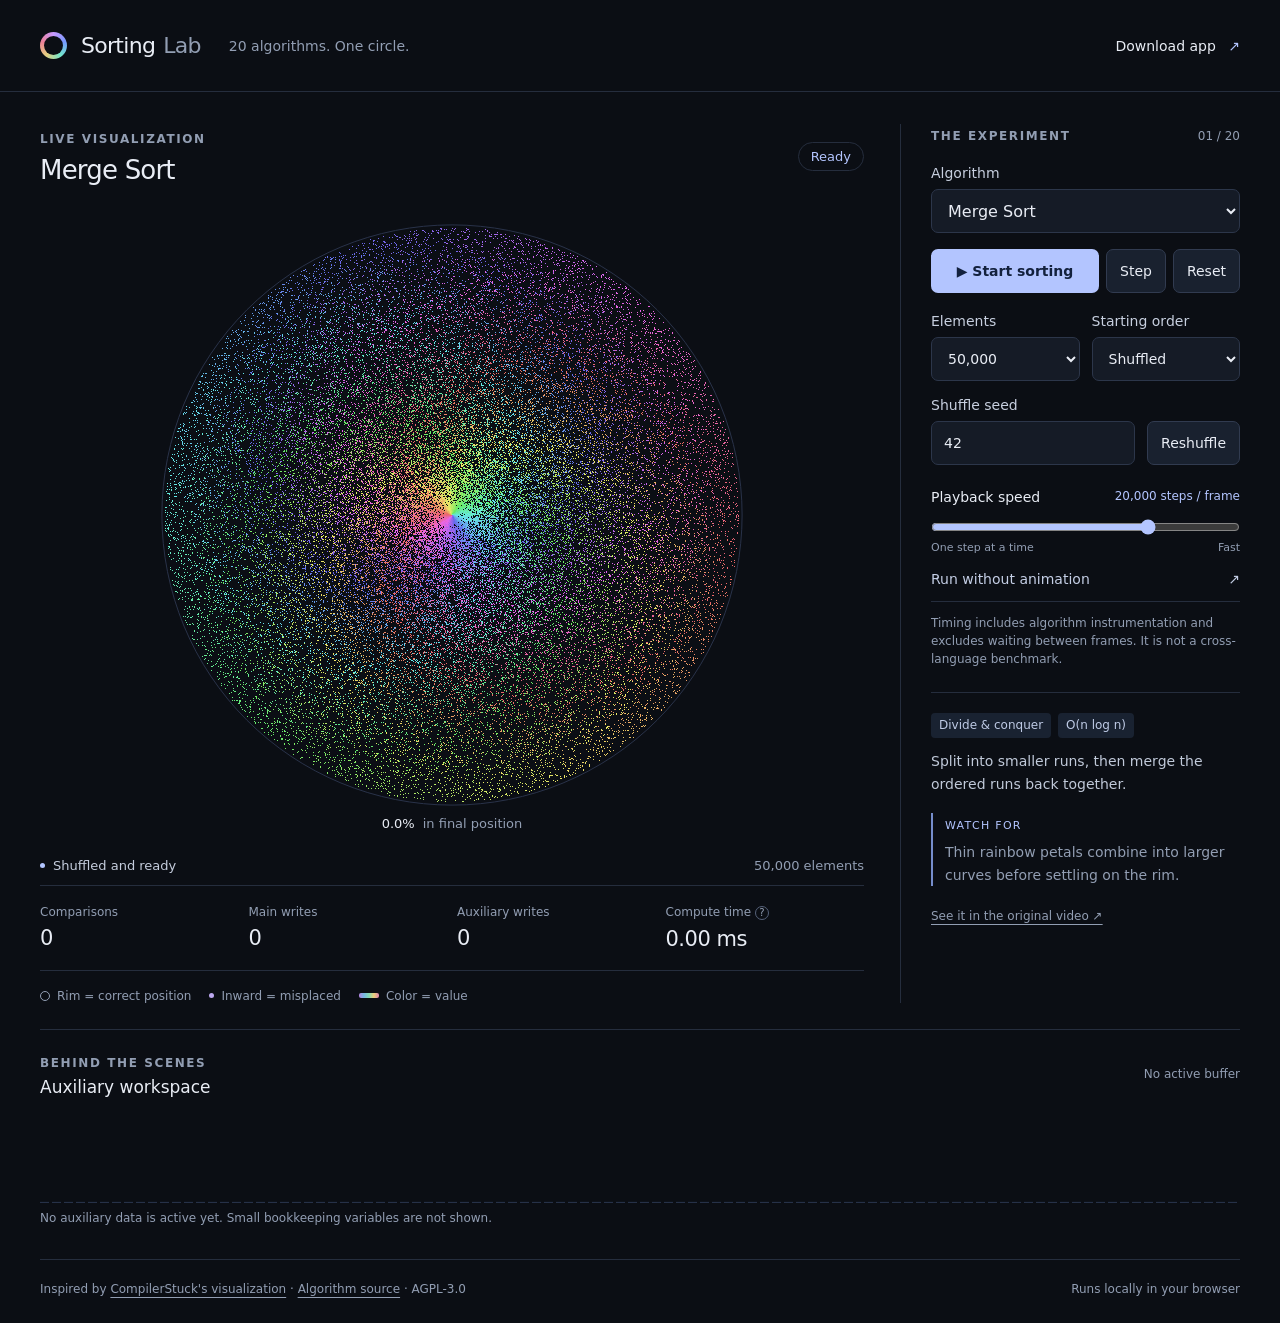
==== index.html @ 8be34355 "Publish standalone Sorting Lab with source and AGPL license" ====
<!doctype html>
<html lang="en"><head><meta charset="UTF-8"><meta name="viewport" content="width=device-width,initial-scale=1"><meta name="theme-color" content="#0b0e14"><meta name="description" content="Watch and explore 20 sorting algorithms in an interactive rainbow circle. Runs entirely in your browser."><title>Sorting Lab — order out of chaos</title>
<link rel="icon" href="data:image/svg+xml,%3Csvg xmlns='http://www.w3.org/2000/svg' viewBox='0 0 32 32'%3E%3Crect width='32' height='32' rx='8' fill='%230b0e14'/%3E%3Ccircle cx='16' cy='16' r='10' fill='none' stroke='%239cb5ff' stroke-width='3'/%3E%3Ccircle cx='16' cy='16' r='4' fill='%23df90e8'/%3E%3C/svg%3E">
<style>:root{color-scheme:dark;--bg:#0b0e14;--panel:#10151e;--edge:#252d3d;--text:#e9edf5;--muted:#929eb3;--accent:#b3c5ff;--soft:#202c47;font-family:Inter,Segoe UI,system-ui,sans-serif;font-size:16px}*{box-sizing:border-box}body{margin:0;background:var(--bg);color:var(--text)}button,input,select{font:inherit}button,a,input,select{-webkit-tap-highlight-color:transparent}button{cursor:pointer}button:disabled{opacity:.4;cursor:default}button:focus-visible,a:focus-visible,input:focus-visible,select:focus-visible{outline:2px solid var(--accent);outline-offset:4px}button{transition:background .15s,color .15s}a{color:var(--muted);text-underline-offset:4px}a:hover{color:var(--text)}.top{max-width:1400px;margin:auto;height:92px;display:flex;align-items:center;gap:28px;padding:0 40px;border-bottom:1px solid var(--edge)}.brand{text-decoration:none;color:var(--text);display:flex;gap:8px;align-items:center;font-size:22px;letter-spacing:-.7px}.brand b{font-weight:400;color:var(--muted)}.brand-mark{width:27px;height:27px;border-radius:50%;background:conic-gradient(#c899ff,#769aff,#72e6cb,#e6d080,#ed8097,#c899ff);position:relative;margin-right:6px}.brand-mark:after{content:'';position:absolute;inset:4px;border-radius:50%;background:var(--bg)}.top-note{font-size:14px;color:var(--muted)}.text-button{margin-left:auto;background:none;border:0;color:var(--text);font-size:14px;padding:12px 0}.text-button span{margin-left:8px;color:var(--accent)}main{max-width:1400px;margin:auto;padding:32px 40px 24px;display:grid;grid-template-columns:minmax(0,1fr) 340px;gap:26px 36px}.visual-panel{min-width:0}.stage-heading{display:flex;justify-content:space-between;align-items:center;padding-top:4px}.eyebrow{font-size:12px;font-weight:600;letter-spacing:1.6px;color:var(--muted)}h1{font-size:26px;letter-spacing:-.8px;font-weight:500;margin:8px 0 0}h2{font-size:17px;font-weight:500;margin:6px 0 0}.pill{border:1px solid var(--edge);padding:6px 12px;border-radius:30px;font-size:13px;color:var(--accent)}.canvas-wrap{position:relative;max-width:660px;margin:0 auto}.canvas-wrap canvas{display:block;width:100%;aspect-ratio:1}.stage-caption{position:absolute;bottom:14px;left:0;right:0;text-align:center;pointer-events:none;display:flex;gap:8px;justify-content:center;color:var(--muted);font-size:13px}.stage-caption #placed{color:var(--text);font-variant-numeric:tabular-nums}.phase-row{min-height:40px;display:flex;gap:8px;align-items:center;color:var(--muted);font-size:13px;flex-wrap:wrap}.phase-row #phase{color:#c5cddd}.phase-dot{width:5px;height:5px;flex:none;background:var(--accent);border-radius:50%}#element-label{margin-left:auto}.metrics{display:grid;grid-template-columns:repeat(4,minmax(0,1fr));border-top:1px solid var(--edge);border-bottom:1px solid var(--edge);padding:19px 0;gap:10px}.metrics div>span{color:var(--muted);font-size:12px;display:block}.metrics strong{font-weight:450;display:block;font-size:21px;margin-top:7px;font-variant-numeric:tabular-nums;letter-spacing:-.5px}.hint{border:1px solid #556179;border-radius:50%;font-size:10px;width:14px;height:14px;padding:0;background:none;color:var(--muted);vertical-align:middle}.legend{display:flex;gap:18px;flex-wrap:wrap;color:var(--muted);font-size:12px;padding-top:18px}.legend span{display:flex;align-items:center;gap:7px}.legend-ring{height:10px;width:10px;border:1px solid var(--muted);border-radius:50%}.legend-point{width:5px;height:5px;background:#bca8ef;border-radius:50%}.legend-spectrum{width:20px;height:5px;background:linear-gradient(90deg,#b384df,#77b8e4,#85dab2,#edce7b,#dd82ae);border-radius:2px}.controls{border-left:1px solid var(--edge);padding-left:30px}.control-heading{display:flex;justify-content:space-between;margin:5px 0 22px}.control-heading>span:last-child{font-size:12px;color:var(--muted);font-variant-numeric:tabular-nums}.field{display:flex;flex-direction:column;gap:8px;font-size:14px;color:#c7cfdf;min-width:0}.field select,.field input{background:#151b26;color:var(--text);border:1px solid #2c364a;border-radius:7px;min-height:44px;padding:10px 12px;min-width:0;width:100%}#algorithm{font-size:16px}.algorithm-info{margin:18px 0 24px;font-size:14px;line-height:1.6}.info-tags{display:flex;gap:7px;flex-wrap:wrap}.info-tags span{font-size:12px;background:#192231;padding:3px 8px;border-radius:4px;color:#becae5}.algorithm-info p{color:#c0c9d9;margin:12px 0}.watch{border-left:2px solid #768dcc;padding-left:12px;margin:18px 0}.watch>span{font-size:11px;letter-spacing:1.3px;color:var(--accent)}.watch p{font-size:14px;margin:6px 0;color:var(--muted)}.algorithm-info a{font-size:12px}.input-row{display:grid;grid-template-columns:1fr 1fr;gap:12px}.seed-row{display:grid;grid-template-columns:1fr auto;gap:12px;align-items:end;margin-top:16px}.secondary{background:#19212f;color:var(--text);border:1px solid #313b50;border-radius:7px;padding:11px 13px;font-size:14px;min-height:44px}.secondary:hover{background:#273247}.speed-label{display:flex;justify-content:space-between;gap:12px;flex-wrap:wrap;font-size:14px;margin-top:24px}.speed-label output{font-size:12px;color:var(--accent)}input[type=range]{width:100%;accent-color:var(--accent);margin:14px 0 6px;cursor:pointer}.range-labels{display:flex;justify-content:space-between;font-size:11px;color:var(--muted)}.transport{display:grid;grid-template-columns:1fr auto auto;gap:7px;margin-top:22px}.primary{background:var(--accent);color:#13213d;font-size:14px;font-weight:600;border:0;border-radius:7px;padding:12px;min-height:44px}.primary:hover{background:#cbd7ff}.benchmark{display:flex;justify-content:space-between;width:100%;color:#c4cee5;background:none;border:0;border-bottom:1px solid var(--edge);font-size:14px;text-align:left;padding:17px 0 14px}.benchmark:hover{color:var(--accent)}.note{font-size:12px;color:var(--muted);line-height:1.5;margin:12px 0 0}.aux-panel{grid-column:1/-1;border-top:1px solid var(--edge);padding-top:22px}.aux-header{display:flex;justify-content:space-between;align-items:center;gap:14px}#aux-count{color:var(--muted);font-size:12px}#auxplot{width:100%;height:90px;display:block;margin-top:16px}#aux-note{font-size:12px;color:var(--muted);margin:8px 0}footer{grid-column:1/-1;display:flex;justify-content:space-between;gap:16px;flex-wrap:wrap;border-top:1px solid var(--edge);padding-top:20px;font-size:12px;color:var(--muted);line-height:1.6}#state-pill[data-state=complete]{color:#88dfbd;border-color:#30594a}#state-pill[data-state=error]{color:#ffadaf;border-color:#713a43}@media(min-width:1500px){.canvas-wrap{max-width:690px}}@media(max-width:1050px){main{padding:24px;gap:24px;grid-template-columns:minmax(0,1fr) 310px}.controls{padding-left:22px}.top{padding:0 24px}.metrics{grid-template-columns:repeat(2,minmax(0,1fr));gap:20px}.legend{gap:12px}.top-note{display:none}}@media(max-width:760px){.top{height:74px;padding:0 20px}.brand{font-size:20px}main{display:flex;flex-direction:column;padding:22px 20px;gap:28px}.controls{border-left:0;border-top:1px solid var(--edge);padding:24px 0 0}.canvas-wrap{max-width:540px}.metrics{grid-template-columns:repeat(4,minmax(0,1fr));gap:8px}.metrics strong{font-size:17px}.metrics div>span{font-size:11px}.stage-caption{bottom:0}.legend{line-height:1.5}.text-button{font-size:12px}h1{font-size:23px}.aux-panel{padding-top:24px}}@media(max-width:380px){.metrics{grid-template-columns:1fr 1fr}.top{gap:10px}.transport{grid-template-columns:1fr auto auto}.secondary{padding:10px}.phase-row{font-size:12px}.legend{gap:10px}}
.controls{display:flex;flex-direction:column}.controls>.control-heading{order:0}.controls>.field{order:1}.controls>.transport{order:2;margin:16px 0 20px}.controls>.input-row{order:3}.controls>.seed-row{order:4}.controls>.speed-label{order:5}.controls>#speed{order:6}.controls>.range-labels{order:7}.controls>.benchmark{order:8}.controls>.note{order:9}.controls>.algorithm-info{order:10;border-top:1px solid var(--edge);padding-top:20px;margin-top:24px}
</style></head><body>
<header class="top"><a class="brand" href="#" aria-label="Sorting Lab home"><span class="brand-mark" aria-hidden="true"></span>Sorting <b>Lab</b></a><span class="top-note">20 algorithms. One circle.</span><button class="text-button" id="download">Download app <span aria-hidden="true">↗</span></button></header>
<main>
  <section class="visual-panel" aria-label="Sorting visualization">
    <div class="stage-heading"><div><span class="eyebrow">LIVE VISUALIZATION</span><h1 id="current-name">Merge Sort</h1></div><span id="state-pill" class="pill">Ready</span></div>
    <div class="canvas-wrap"><canvas id="plot" role="img" aria-label="Rainbow scatter plot of array positions. Correctly placed values sit on the outer circle."></canvas><div class="stage-caption"><span id="placed">0.0%</span><span>in final position</span></div></div>
    <div class="phase-row"><span class="phase-dot" aria-hidden="true"></span><span id="phase" role="status" aria-live="polite">Shuffled and ready</span><span id="element-label">50,000 elements</span></div>
    <div class="metrics"><div><span>Comparisons</span><strong id="comparisons">0</strong></div><div><span>Main writes</span><strong id="writes">0</strong></div><div><span>Auxiliary writes</span><strong id="auxwrites">0</strong></div><div><span>Compute time <button class="hint" title="Time spent advancing the instrumented algorithm. Excludes waiting between frames; includes generator and counter overhead." aria-label="Compute time excludes waiting but includes instrumentation">?</button></span><strong id="compute">0 ms</strong></div></div>
    <div class="legend"><span><i class="legend-ring"></i> Rim = correct position</span><span><i class="legend-point"></i> Inward = misplaced</span><span><i class="legend-spectrum"></i> Color = value</span></div>
  </section>
  <aside class="controls" aria-label="Experiment controls">
    <div class="control-heading"><span class="eyebrow">THE EXPERIMENT</span><span id="algorithm-index">01 / 20</span></div>
    <label class="field" for="algorithm">Algorithm<select id="algorithm"><option value="merge">Merge Sort</option></select></label>
    <div class="algorithm-info"><div class="info-tags"><span id="family">Divide & conquer</span><span id="complexity">O(n log n)</span></div><p id="description">Split the array into smaller runs, then merge them back into order.</p><div class="watch"><span>WATCH FOR</span><p id="watch">Thin rainbow petals join into larger curves before settling on the rim.</p></div><a id="chapter" href="https://www.youtube.com/watch?v=M3OuTtW662Y" target="_blank" rel="noopener">See it in the original video ↗</a></div>
    <div class="input-row"><label class="field" for="size">Elements<select id="size"><option value="64">64</option><option value="256">256</option><option value="1024">1,024</option><option value="5000">5,000</option><option value="10000">10,000</option><option value="50000" selected>50,000</option></select></label><label class="field" for="pattern">Starting order<select id="pattern"><option value="random">Shuffled</option><option value="almost">Nearly sorted</option><option value="reverse">Reversed</option><option value="sorted">Sorted</option></select></label></div>
    <div class="seed-row"><label class="field" for="seed">Shuffle seed<input id="seed" type="number" min="0" max="4294967295" step="1" value="42"></label><button id="shuffle" class="secondary" title="Create a new shuffle seed">Reshuffle</button></div>
    <label class="speed-label" for="speed"><span>Playback speed</span><output id="speed-label">20,000 steps / frame</output></label><input id="speed" type="range" min="0" max="7" value="5"><div class="range-labels"><span>One step at a time</span><span>Fast</span></div>
    <div class="transport"><button class="primary" id="play">▶ Start sorting</button><button class="secondary" id="step" title="Advance one comparison, write, or algorithm checkpoint">Step</button><button class="secondary" id="reset" title="Restore the same input and seed">Reset</button></div>
    <button id="benchmark" class="benchmark">Run without animation <span aria-hidden="true">↗</span></button><p id="run-note" class="note">Timing measures this browser implementation, not the video's Java code.</p>
  </aside>
  <section class="aux-panel" aria-label="Auxiliary data"><div class="aux-header"><div><span class="eyebrow">BEHIND THE SCENES</span><h2 id="aux-title">Auxiliary workspace</h2></div><span id="aux-count">No active buffer</span></div><canvas id="auxplot" role="img" aria-label="Auxiliary workspace values, grouped into up to 100 bars"></canvas><p id="aux-note">Temporary buffers and bucket counts appear here as the algorithm works.</p></section>
  <footer><span>Inspired by <a href="https://www.youtube.com/watch?v=M3OuTtW662Y" target="_blank" rel="noopener">CompilerStuck's visualization</a> · <a href="https://github.com/66-m/sorting-visualizer" target="_blank" rel="noopener">Algorithm source</a> · AGPL-3.0</span><span>Runs locally in your browser</span></footer>
</main><noscript>This interactive sorting lab needs JavaScript enabled.</noscript>
<script type="text/plain" id="license">                    GNU AFFERO GENERAL PUBLIC LICENSE
                       Version 3, 19 November 2007

 Copyright (C) 2007 Free Software Foundation, Inc. <https://fsf.org/>
 Everyone is permitted to copy and distribute verbatim copies
 of this license document, but changing it is not allowed.

                            Preamble

  The GNU Affero General Public License is a free, copyleft license for
software and other kinds of works, specifically designed to ensure
cooperation with the community in the case of network server software.

  The licenses for most software and other practical works are designed
to take away your freedom to share and change the works.  By contrast,
our General Public Licenses are intended to guarantee your freedom to
share and change all versions of a program--to make sure it remains free
software for all its users.

  When we speak of free software, we are referring to freedom, not
price.  Our General Public Licenses are designed to make sure that you
have the freedom to distribute copies of free software (and charge for
them if you wish), that you receive source code or can get it if you
want it, that you can change the software or use pieces of it in new
free programs, and that you know you can do these things.

  Developers that use our General Public Licenses protect your rights
with two steps: (1) assert copyright on the software, and (2) offer
you this License which gives you legal permission to copy, distribute
and/or modify the software.

  A secondary benefit of defending all users' freedom is that
improvements made in alternate versions of the program, if they
receive widespread use, become available for other developers to
incorporate.  Many developers of free software are heartened and
encouraged by the resulting cooperation.  However, in the case of
software used on network servers, this result may fail to come about.
The GNU General Public License permits making a modified version and
letting the public access it on a server without ever releasing its
source code to the public.

  The GNU Affero General Public License is designed specifically to
ensure that, in such cases, the modified source code becomes available
to the community.  It requires the operator of a network server to
provide the source code of the modified version running there to the
users of that server.  Therefore, public use of a modified version, on
a publicly accessible server, gives the public access to the source
code of the modified version.

  An older license, called the Affero General Public License and
published by Affero, was designed to accomplish similar goals.  This is
a different license, not a version of the Affero GPL, but Affero has
released a new version of the Affero GPL which permits relicensing under
this license.

  The precise terms and conditions for copying, distribution and
modification follow.

                       TERMS AND CONDITIONS

  0. Definitions.

  "This License" refers to version 3 of the GNU Affero General Public License.

  "Copyright" also means copyright-like laws that apply to other kinds of
works, such as semiconductor masks.

  "The Program" refers to any copyrightable work licensed under this
License.  Each licensee is addressed as "you".  "Licensees" and
"recipients" may be individuals or organizations.

  To "modify" a work means to copy from or adapt all or part of the work
in a fashion requiring copyright permission, other than the making of an
exact copy.  The resulting work is called a "modified version" of the
earlier work or a work "based on" the earlier work.

  A "covered work" means either the unmodified Program or a work based
on the Program.

  To "propagate" a work means to do anything with it that, without
permission, would make you directly or secondarily liable for
infringement under applicable copyright law, except executing it on a
computer or modifying a private copy.  Propagation includes copying,
distribution (with or without modification), making available to the
public, and in some countries other activities as well.

  To "convey" a work means any kind of propagation that enables other
parties to make or receive copies.  Mere interaction with a user through
a computer network, with no transfer of a copy, is not conveying.

  An interactive user interface displays "Appropriate Legal Notices"
to the extent that it includes a convenient and prominently visible
feature that (1) displays an appropriate copyright notice, and (2)
tells the user that there is no warranty for the work (except to the
extent that warranties are provided), that licensees may convey the
work under this License, and how to view a copy of this License.  If
the interface presents a list of user commands or options, such as a
menu, a prominent item in the list meets this criterion.

  1. Source Code.

  The "source code" for a work means the preferred form of the work
for making modifications to it.  "Object code" means any non-source
form of a work.

  A "Standard Interface" means an interface that either is an official
standard defined by a recognized standards body, or, in the case of
interfaces specified for a particular programming language, one that
is widely used among developers working in that language.

  The "System Libraries" of an executable work include anything, other
than the work as a whole, that (a) is included in the normal form of
packaging a Major Component, but which is not part of that Major
Component, and (b) serves only to enable use of the work with that
Major Component, or to implement a Standard Interface for which an
implementation is available to the public in source code form.  A
"Major Component", in this context, means a major essential component
(kernel, window system, and so on) of the specific operating system
(if any) on which the executable work runs, or a compiler used to
produce the work, or an object code interpreter used to run it.

  The "Corresponding Source" for a work in object code form means all
the source code needed to generate, install, and (for an executable
work) run the object code and to modify the work, including scripts to
control those activities.  However, it does not include the work's
System Libraries, or general-purpose tools or generally available free
programs which are used unmodified in performing those activities but
which are not part of the work.  For example, Corresponding Source
includes interface definition files associated with source files for
the work, and the source code for shared libraries and dynamically
linked subprograms that the work is specifically designed to require,
such as by intimate data communication or control flow between those
subprograms and other parts of the work.

  The Corresponding Source need not include anything that users
can regenerate automatically from other parts of the Corresponding
Source.

  The Corresponding Source for a work in source code form is that
same work.

  2. Basic Permissions.

  All rights granted under this License are granted for the term of
copyright on the Program, and are irrevocable provided the stated
conditions are met.  This License explicitly affirms your unlimited
permission to run the unmodified Program.  The output from running a
covered work is covered by this License only if the output, given its
content, constitutes a covered work.  This License acknowledges your
rights of fair use or other equivalent, as provided by copyright law.

  You may make, run and propagate covered works that you do not
convey, without conditions so long as your license otherwise remains
in force.  You may convey covered works to others for the sole purpose
of having them make modifications exclusively for you, or provide you
with facilities for running those works, provided that you comply with
the terms of this License in conveying all material for which you do
not control copyright.  Those thus making or running the covered works
for you must do so exclusively on your behalf, under your direction
and control, on terms that prohibit them from making any copies of
your copyrighted material outside their relationship with you.

  Conveying under any other circumstances is permitted solely under
the conditions stated below.  Sublicensing is not allowed; section 10
makes it unnecessary.

  3. Protecting Users' Legal Rights From Anti-Circumvention Law.

  No covered work shall be deemed part of an effective technological
measure under any applicable law fulfilling obligations under article
11 of the WIPO copyright treaty adopted on 20 December 1996, or
similar laws prohibiting or restricting circumvention of such
measures.

  When you convey a covered work, you waive any legal power to forbid
circumvention of technological measures to the extent such circumvention
is effected by exercising rights under this License with respect to
the covered work, and you disclaim any intention to limit operation or
modification of the work as a means of enforcing, against the work's
users, your or third parties' legal rights to forbid circumvention of
technological measures.

  4. Conveying Verbatim Copies.

  You may convey verbatim copies of the Program's source code as you
receive it, in any medium, provided that you conspicuously and
appropriately publish on each copy an appropriate copyright notice;
keep intact all notices stating that this License and any
non-permissive terms added in accord with section 7 apply to the code;
keep intact all notices of the absence of any warranty; and give all
recipients a copy of this License along with the Program.

  You may charge any price or no price for each copy that you convey,
and you may offer support or warranty protection for a fee.

  5. Conveying Modified Source Versions.

  You may convey a work based on the Program, or the modifications to
produce it from the Program, in the form of source code under the
terms of section 4, provided that you also meet all of these conditions:

    a) The work must carry prominent notices stating that you modified
    it, and giving a relevant date.

    b) The work must carry prominent notices stating that it is
    released under this License and any conditions added under section
    7.  This requirement modifies the requirement in section 4 to
    "keep intact all notices".

    c) You must license the entire work, as a whole, under this
    License to anyone who comes into possession of a copy.  This
    License will therefore apply, along with any applicable section 7
    additional terms, to the whole of the work, and all its parts,
    regardless of how they are packaged.  This License gives no
    permission to license the work in any other way, but it does not
    invalidate such permission if you have separately received it.

    d) If the work has interactive user interfaces, each must display
    Appropriate Legal Notices; however, if the Program has interactive
    interfaces that do not display Appropriate Legal Notices, your
    work need not make them do so.

  A compilation of a covered work with other separate and independent
works, which are not by their nature extensions of the covered work,
and which are not combined with it such as to form a larger program,
in or on a volume of a storage or distribution medium, is called an
"aggregate" if the compilation and its resulting copyright are not
used to limit the access or legal rights of the compilation's users
beyond what the individual works permit.  Inclusion of a covered work
in an aggregate does not cause this License to apply to the other
parts of the aggregate.

  6. Conveying Non-Source Forms.

  You may convey a covered work in object code form under the terms
of sections 4 and 5, provided that you also convey the
machine-readable Corresponding Source under the terms of this License,
in one of these ways:

    a) Convey the object code in, or embodied in, a physical product
    (including a physical distribution medium), accompanied by the
    Corresponding Source fixed on a durable physical medium
    customarily used for software interchange.

    b) Convey the object code in, or embodied in, a physical product
    (including a physical distribution medium), accompanied by a
    written offer, valid for at least three years and valid for as
    long as you offer spare parts or customer support for that product
    model, to give anyone who possesses the object code either (1) a
    copy of the Corresponding Source for all the software in the
    product that is covered by this License, on a durable physical
    medium customarily used for software interchange, for a price no
    more than your reasonable cost of physically performing this
    conveying of source, or (2) access to copy the
    Corresponding Source from a network server at no charge.

    c) Convey individual copies of the object code with a copy of the
    written offer to provide the Corresponding Source.  This
    alternative is allowed only occasionally and noncommercially, and
    only if you received the object code with such an offer, in accord
    with subsection 6b.

    d) Convey the object code by offering access from a designated
    place (gratis or for a charge), and offer equivalent access to the
    Corresponding Source in the same way through the same place at no
    further charge.  You need not require recipients to copy the
    Corresponding Source along with the object code.  If the place to
    copy the object code is a network server, the Corresponding Source
    may be on a different server (operated by you or a third party)
    that supports equivalent copying facilities, provided you maintain
    clear directions next to the object code saying where to find the
    Corresponding Source.  Regardless of what server hosts the
    Corresponding Source, you remain obligated to ensure that it is
    available for as long as needed to satisfy these requirements.

    e) Convey the object code using peer-to-peer transmission, provided
    you inform other peers where the object code and Corresponding
    Source of the work are being offered to the general public at no
    charge under subsection 6d.

  A separable portion of the object code, whose source code is excluded
from the Corresponding Source as a System Library, need not be
included in conveying the object code work.

  A "User Product" is either (1) a "consumer product", which means any
tangible personal property which is normally used for personal, family,
or household purposes, or (2) anything designed or sold for incorporation
into a dwelling.  In determining whether a product is a consumer product,
doubtful cases shall be resolved in favor of coverage.  For a particular
product received by a particular user, "normally used" refers to a
typical or common use of that class of product, regardless of the status
of the particular user or of the way in which the particular user
actually uses, or expects or is expected to use, the product.  A product
is a consumer product regardless of whether the product has substantial
commercial, industrial or non-consumer uses, unless such uses represent
the only significant mode of use of the product.

  "Installation Information" for a User Product means any methods,
procedures, authorization keys, or other information required to install
and execute modified versions of a covered work in that User Product from
a modified version of its Corresponding Source.  The information must
suffice to ensure that the continued functioning of the modified object
code is in no case prevented or interfered with solely because
modification has been made.

  If you convey an object code work under this section in, or with, or
specifically for use in, a User Product, and the conveying occurs as
part of a transaction in which the right of possession and use of the
User Product is transferred to the recipient in perpetuity or for a
fixed term (regardless of how the transaction is characterized), the
Corresponding Source conveyed under this section must be accompanied
by the Installation Information.  But this requirement does not apply
if neither you nor any third party retains the ability to install
modified object code on the User Product (for example, the work has
been installed in ROM).

  The requirement to provide Installation Information does not include a
requirement to continue to provide support service, warranty, or updates
for a work that has been modified or installed by the recipient, or for
the User Product in which it has been modified or installed.  Access to a
network may be denied when the modification itself materially and
adversely affects the operation of the network or violates the rules and
protocols for communication across the network.

  Corresponding Source conveyed, and Installation Information provided,
in accord with this section must be in a format that is publicly
documented (and with an implementation available to the public in
source code form), and must require no special password or key for
unpacking, reading or copying.

  7. Additional Terms.

  "Additional permissions" are terms that supplement the terms of this
License by making exceptions from one or more of its conditions.
Additional permissions that are applicable to the entire Program shall
be treated as though they were included in this License, to the extent
that they are valid under applicable law.  If additional permissions
apply only to part of the Program, that part may be used separately
under those permissions, but the entire Program remains governed by
this License without regard to the additional permissions.

  When you convey a copy of a covered work, you may at your option
remove any additional permissions from that copy, or from any part of
it.  (Additional permissions may be written to require their own
removal in certain cases when you modify the work.)  You may place
additional permissions on material, added by you to a covered work,
for which you have or can give appropriate copyright permission.

  Notwithstanding any other provision of this License, for material you
add to a covered work, you may (if authorized by the copyright holders of
that material) supplement the terms of this License with terms:

    a) Disclaiming warranty or limiting liability differently from the
    terms of sections 15 and 16 of this License; or

    b) Requiring preservation of specified reasonable legal notices or
    author attributions in that material or in the Appropriate Legal
    Notices displayed by works containing it; or

    c) Prohibiting misrepresentation of the origin of that material, or
    requiring that modified versions of such material be marked in
    reasonable ways as different from the original version; or

    d) Limiting the use for publicity purposes of names of licensors or
    authors of the material; or

    e) Declining to grant rights under trademark law for use of some
    trade names, trademarks, or service marks; or

    f) Requiring indemnification of licensors and authors of that
    material by anyone who conveys the material (or modified versions of
    it) with contractual assumptions of liability to the recipient, for
    any liability that these contractual assumptions directly impose on
    those licensors and authors.

  All other non-permissive additional terms are considered "further
restrictions" within the meaning of section 10.  If the Program as you
received it, or any part of it, contains a notice stating that it is
governed by this License along with a term that is a further
restriction, you may remove that term.  If a license document contains
a further restriction but permits relicensing or conveying under this
License, you may add to a covered work material governed by the terms
of that license document, provided that the further restriction does
not survive such relicensing or conveying.

  If you add terms to a covered work in accord with this section, you
must place, in the relevant source files, a statement of the
additional terms that apply to those files, or a notice indicating
where to find the applicable terms.

  Additional terms, permissive or non-permissive, may be stated in the
form of a separately written license, or stated as exceptions;
the above requirements apply either way.

  8. Termination.

  You may not propagate or modify a covered work except as expressly
provided under this License.  Any attempt otherwise to propagate or
modify it is void, and will automatically terminate your rights under
this License (including any patent licenses granted under the third
paragraph of section 11).

  However, if you cease all violation of this License, then your
license from a particular copyright holder is reinstated (a)
provisionally, unless and until the copyright holder explicitly and
finally terminates your license, and (b) permanently, if the copyright
holder fails to notify you of the violation by some reasonable means
prior to 60 days after the cessation.

  Moreover, your license from a particular copyright holder is
reinstated permanently if the copyright holder notifies you of the
violation by some reasonable means, this is the first time you have
received notice of violation of this License (for any work) from that
copyright holder, and you cure the violation prior to 30 days after
your receipt of the notice.

  Termination of your rights under this section does not terminate the
licenses of parties who have received copies or rights from you under
this License.  If your rights have been terminated and not permanently
reinstated, you do not qualify to receive new licenses for the same
material under section 10.

  9. Acceptance Not Required for Having Copies.

  You are not required to accept this License in order to receive or
run a copy of the Program.  Ancillary propagation of a covered work
occurring solely as a consequence of using peer-to-peer transmission
to receive a copy likewise does not require acceptance.  However,
nothing other than this License grants you permission to propagate or
modify any covered work.  These actions infringe copyright if you do
not accept this License.  Therefore, by modifying or propagating a
covered work, you indicate your acceptance of this License to do so.

  10. Automatic Licensing of Downstream Recipients.

  Each time you convey a covered work, the recipient automatically
receives a license from the original licensors, to run, modify and
propagate that work, subject to this License.  You are not responsible
for enforcing compliance by third parties with this License.

  An "entity transaction" is a transaction transferring control of an
organization, or substantially all assets of one, or subdividing an
organization, or merging organizations.  If propagation of a covered
work results from an entity transaction, each party to that
transaction who receives a copy of the work also receives whatever
licenses to the work the party's predecessor in interest had or could
give under the previous paragraph, plus a right to possession of the
Corresponding Source of the work from the predecessor in interest, if
the predecessor has it or can get it with reasonable efforts.

  You may not impose any further restrictions on the exercise of the
rights granted or affirmed under this License.  For example, you may
not impose a license fee, royalty, or other charge for exercise of
rights granted under this License, and you may not initiate litigation
(including a cross-claim or counterclaim in a lawsuit) alleging that
any patent claim is infringed by making, using, selling, offering for
sale, or importing the Program or any portion of it.

  11. Patents.

  A "contributor" is a copyright holder who authorizes use under this
License of the Program or a work on which the Program is based.  The
work thus licensed is called the contributor's "contributor version".

  A contributor's "essential patent claims" are all patent claims
owned or controlled by the contributor, whether already acquired or
hereafter acquired, that would be infringed by some manner, permitted
by this License, of making, using, or selling its contributor version,
but do not include claims that would be infringed only as a
consequence of further modification of the contributor version.  For
purposes of this definition, "control" includes the right to grant
patent sublicenses in a manner consistent with the requirements of
this License.

  Each contributor grants you a non-exclusive, worldwide, royalty-free
patent license under the contributor's essential patent claims, to
make, use, sell, offer for sale, import and otherwise run, modify and
propagate the contents of its contributor version.

  In the following three paragraphs, a "patent license" is any express
agreement or commitment, however denominated, not to enforce a patent
(such as an express permission to practice a patent or covenant not to
sue for patent infringement).  To "grant" such a patent license to a
party means to make such an agreement or commitment not to enforce a
patent against the party.

  If you convey a covered work, knowingly relying on a patent license,
and the Corresponding Source of the work is not available for anyone
to copy, free of charge and under the terms of this License, through a
publicly available network server or other readily accessible means,
then you must either (1) cause the Corresponding Source to be so
available, or (2) arrange to deprive yourself of the benefit of the
patent license for this particular work, or (3) arrange, in a manner
consistent with the requirements of this License, to extend the patent
license to downstream recipients.  "Knowingly relying" means you have
actual knowledge that, but for the patent license, your conveying the
covered work in a country, or your recipient's use of the covered work
in a country, would infringe one or more identifiable patents in that
country that you have reason to believe are valid.

  If, pursuant to or in connection with a single transaction or
arrangement, you convey, or propagate by procuring conveyance of, a
covered work, and grant a patent license to some of the parties
receiving the covered work authorizing them to use, propagate, modify
or convey a specific copy of the covered work, then the patent license
you grant is automatically extended to all recipients of the covered
work and works based on it.

  A patent license is "discriminatory" if it does not include within
the scope of its coverage, prohibits the exercise of, or is
conditioned on the non-exercise of one or more of the rights that are
specifically granted under this License.  You may not convey a covered
work if you are a party to an arrangement with a third party that is
in the business of distributing software, under which you make payment
to the third party based on the extent of your activity of conveying
the work, and under which the third party grants, to any of the
parties who would receive the covered work from you, a discriminatory
patent license (a) in connection with copies of the covered work
conveyed by you (or copies made from those copies), or (b) primarily
for and in connection with specific products or compilations that
contain the covered work, unless you entered into that arrangement,
or that patent license was granted, prior to 28 March 2007.

  Nothing in this License shall be construed as excluding or limiting
any implied license or other defenses to infringement that may
otherwise be available to you under applicable patent law.

  12. No Surrender of Others' Freedom.

  If conditions are imposed on you (whether by court order, agreement or
otherwise) that contradict the conditions of this License, they do not
excuse you from the conditions of this License.  If you cannot convey a
covered work so as to satisfy simultaneously your obligations under this
License and any other pertinent obligations, then as a consequence you may
not convey it at all.  For example, if you agree to terms that obligate you
to collect a royalty for further conveying from those to whom you convey
the Program, the only way you could satisfy both those terms and this
License would be to refrain entirely from conveying the Program.

  13. Remote Network Interaction; Use with the GNU General Public License.

  Notwithstanding any other provision of this License, if you modify the
Program, your modified version must prominently offer all users
interacting with it remotely through a computer network (if your version
supports such interaction) an opportunity to receive the Corresponding
Source of your version by providing access to the Corresponding Source
from a network server at no charge, through some standard or customary
means of facilitating copying of software.  This Corresponding Source
shall include the Corresponding Source for any work covered by version 3
of the GNU General Public License that is incorporated pursuant to the
following paragraph.

  Notwithstanding any other provision of this License, you have
permission to link or combine any covered work with a work licensed
under version 3 of the GNU General Public License into a single
combined work, and to convey the resulting work.  The terms of this
License will continue to apply to the part which is the covered work,
but the work with which it is combined will remain governed by version
3 of the GNU General Public License.

  14. Revised Versions of this License.

  The Free Software Foundation may publish revised and/or new versions of
the GNU Affero General Public License from time to time.  Such new versions
will be similar in spirit to the present version, but may differ in detail to
address new problems or concerns.

  Each version is given a distinguishing version number.  If the
Program specifies that a certain numbered version of the GNU Affero General
Public License "or any later version" applies to it, you have the
option of following the terms and conditions either of that numbered
version or of any later version published by the Free Software
Foundation.  If the Program does not specify a version number of the
GNU Affero General Public License, you may choose any version ever published
by the Free Software Foundation.

  If the Program specifies that a proxy can decide which future
versions of the GNU Affero General Public License can be used, that proxy's
public statement of acceptance of a version permanently authorizes you
to choose that version for the Program.

  Later license versions may give you additional or different
permissions.  However, no additional obligations are imposed on any
author or copyright holder as a result of your choosing to follow a
later version.

  15. Disclaimer of Warranty.

  THERE IS NO WARRANTY FOR THE PROGRAM, TO THE EXTENT PERMITTED BY
APPLICABLE LAW.  EXCEPT WHEN OTHERWISE STATED IN WRITING THE COPYRIGHT
HOLDERS AND/OR OTHER PARTIES PROVIDE THE PROGRAM "AS IS" WITHOUT WARRANTY
OF ANY KIND, EITHER EXPRESSED OR IMPLIED, INCLUDING, BUT NOT LIMITED TO,
THE IMPLIED WARRANTIES OF MERCHANTABILITY AND FITNESS FOR A PARTICULAR
PURPOSE.  THE ENTIRE RISK AS TO THE QUALITY AND PERFORMANCE OF THE PROGRAM
IS WITH YOU.  SHOULD THE PROGRAM PROVE DEFECTIVE, YOU ASSUME THE COST OF
ALL NECESSARY SERVICING, REPAIR OR CORRECTION.

  16. Limitation of Liability.

  IN NO EVENT UNLESS REQUIRED BY APPLICABLE LAW OR AGREED TO IN WRITING
WILL ANY COPYRIGHT HOLDER, OR ANY OTHER PARTY WHO MODIFIES AND/OR CONVEYS
THE PROGRAM AS PERMITTED ABOVE, BE LIABLE TO YOU FOR DAMAGES, INCLUDING ANY
GENERAL, SPECIAL, INCIDENTAL OR CONSEQUENTIAL DAMAGES ARISING OUT OF THE
USE OR INABILITY TO USE THE PROGRAM (INCLUDING BUT NOT LIMITED TO LOSS OF
DATA OR DATA BEING RENDERED INACCURATE OR LOSSES SUSTAINED BY YOU OR THIRD
PARTIES OR A FAILURE OF THE PROGRAM TO OPERATE WITH ANY OTHER PROGRAMS),
EVEN IF SUCH HOLDER OR OTHER PARTY HAS BEEN ADVISED OF THE POSSIBILITY OF
SUCH DAMAGES.

  17. Interpretation of Sections 15 and 16.

  If the disclaimer of warranty and limitation of liability provided
above cannot be given local legal effect according to their terms,
reviewing courts shall apply local law that most closely approximates
an absolute waiver of all civil liability in connection with the
Program, unless a warranty or assumption of liability accompanies a
copy of the Program in return for a fee.

                     END OF TERMS AND CONDITIONS

            How to Apply These Terms to Your New Programs

  If you develop a new program, and you want it to be of the greatest
possible use to the public, the best way to achieve this is to make it
free software which everyone can redistribute and change under these terms.

  To do so, attach the following notices to the program.  It is safest
to attach them to the start of each source file to most effectively
state the exclusion of warranty; and each file should have at least
the "copyright" line and a pointer to where the full notice is found.

    <one line to give the program's name and a brief idea of what it does.>
    Copyright (C) <year>  <name of author>

    This program is free software: you can redistribute it and/or modify
    it under the terms of the GNU Affero General Public License as published
    by the Free Software Foundation, either version 3 of the License, or
    (at your option) any later version.

    This program is distributed in the hope that it will be useful,
    but WITHOUT ANY WARRANTY; without even the implied warranty of
    MERCHANTABILITY or FITNESS FOR A PARTICULAR PURPOSE.  See the
    GNU Affero General Public License for more details.

    You should have received a copy of the GNU Affero General Public License
    along with this program.  If not, see <https://www.gnu.org/licenses/>.

Also add information on how to contact you by electronic and paper mail.

  If your software can interact with users remotely through a computer
network, you should also make sure that it provides a way for users to
get its source.  For example, if your program is a web application, its
interface could display a "Source" link that leads users to an archive
of the code.  There are many ways you could offer source, and different
solutions will be better for different programs; see section 13 for the
specific requirements.

  You should also get your employer (if you work as a programmer) or school,
if any, to sign a "copyright disclaimer" for the program, if necessary.
For more information on this, and how to apply and follow the GNU AGPL, see
<https://www.gnu.org/licenses/>.
</script><script>/* Sorting Lab. Algorithm adaptations from 66-m/sorting-visualizer, AGPL-3.0.
   Self-contained factory: shared by the browser worker and Node correctness tests. */
function SortingEngine(host) {
  const ids=['merge','quick','heap','dual','comb','gravity','radix','shell','gnome','shaker','bubble','odd','double','insertion','counting','selection','bucket','cycle','flag','tim'];
  function create(id,input) {
    if(!ids.includes(id)) throw new Error('Unknown algorithm');
    const n=input.length, seen=new Uint8Array(n);
    for(const v of input) {if(!Number.isInteger(v)||v<0||v>=n||seen[v]) throw new Error('Expected a permutation of 0 through n-1');seen[v]=1;}
    const s={a:Int32Array.from(input),aux:new Int32Array(0),auxLabel:'No auxiliary array',phase:'Ready',active:[],metrics:{comparisons:0,swaps:0,writes:0,auxWrites:0},iterator:null};
    const a=s.a,m=s.metrics;
    function cmp(x,y){m.comparisons++;return x-y;}
    function set(i,v){a[i]=v;m.writes++;s.active=[i];}
    function swap(i,j){s.active=[i,j];if(i!==j){const t=a[i];a[i]=a[j];a[j]=t;m.swaps++;m.writes+=2;}}
    function mark(i,j=i){s.active=[i,j];}
    function* insertion(lo=0,hi=n-1,gap=1){
      for(let i=lo+gap;i<=hi;i++){const v=a[i];let j=i;
        while(j-gap>=lo){mark(j,j-gap);const c=cmp(a[j-gap],v);yield;if(c<=0)break;set(j,a[j-gap]);yield;j-=gap;}
        set(j,v);yield;
      }
    }
    function* mergeParts(lo,mid,hi){
      s.phase='Copying a run';const b=new Int32Array(hi-lo+1);s.aux=b;s.auxLabel='Merge buffer';
      for(let k=lo;k<=hi;k++){b[k-lo]=a[k];m.auxWrites++;mark(k);yield;}
      s.phase='Merging runs';let i=0,j=mid-lo+1;const endLeft=j;
      for(let k=lo;k<=hi;k++){let v;if(i>=endLeft)v=b[j++];else if(j>=b.length)v=b[i++];else{v=cmp(b[i],b[j])<=0?b[i++]:b[j++];}set(k,v);yield;}
    }
    function* merge(lo=0,hi=n-1){if(lo>=hi)return;const mid=(lo+hi)>>1;yield*merge(lo,mid);yield*merge(mid+1,hi);yield*mergeParts(lo,mid,hi);}
    function* quick(){const stack=[[0,n-1]];while(stack.length){const [lo,hi]=stack.pop();if(lo>=hi)continue;let i=lo,j=hi;const p=a[(lo+hi)>>1];s.phase='Partitioning around a pivot';
      while(i<=j){while(true){mark(i);const c=cmp(a[i],p);yield;if(c>=0)break;i++;}while(true){mark(j);const c=cmp(a[j],p);yield;if(c<=0)break;j--;}if(i<=j){swap(i++,j--);yield;}}
      if(i<hi)stack.push([i,hi]);if(lo<j)stack.push([lo,j]);}}
    function* dual(){const stack=[[0,n-1]];while(stack.length){const [lo,hi]=stack.pop();if(lo>=hi)continue;s.phase='Partitioning into three regions';if(cmp(a[lo],a[hi])>0)swap(lo,hi);yield;const p=a[lo],q=a[hi];let l=lo+1,g=hi-1,k=l;
      while(k<=g){mark(k);if(cmp(a[k],p)<0){swap(k,l++);yield;}else if(cmp(a[k],q)>0){while(k<g){mark(g);const c=cmp(a[g],q);yield;if(c<=0)break;g--;}swap(k,g--);yield;if(cmp(a[k],p)<0){swap(k,l++);yield;}}k++;yield;}
      swap(lo,--l);yield;swap(hi,++g);yield;stack.push([g+1,hi],[l+1,g-1],[lo,l-1]);}}
    function* heap(){function* sift(root,len){while(root*2+1<len){let c=root*2+1;if(c+1<len&&cmp(a[c],a[c+1])<0)c++;mark(root,c);const order=cmp(a[root],a[c]);yield;if(order>=0)return;swap(root,c);yield;root=c;}}
      s.phase='Building the heap';for(let i=(n>>1)-1;i>=0;i--)yield*sift(i,n);s.phase='Extracting maximum values';for(let end=n-1;end>0;end--){swap(0,end);yield;yield*sift(0,end);}}
    function* comb(){let gap=n,changed=true;while(gap>1||changed){gap=Math.max(1,Math.floor(gap*10/13));s.phase='Comparing with gap '+gap;changed=false;for(let i=0;i+gap<n;i++){mark(i,i+gap);if(cmp(a[i],a[i+gap])>0){swap(i,i+gap);changed=true;}yield;}}}
    function* gravity(){
      if(n<2)return;s.phase='Building bead columns';const original=a.slice();s.aux=new Int32Array(n);s.auxLabel='Beads per column';
      for(let i=0;i<n;i++){s.aux[original[i]]++;m.auxWrites++;mark(i);yield;}
      for(let i=n-2;i>=0;i--){s.aux[i]+=s.aux[i+1];m.auxWrites++;yield;}
      // For unique ranks 0..n-1, each descending bead column has one more bead.
      // Sample at most 300 settled layers, without allocating a quadratic bead grid.
      const stride=Math.max(1,Math.ceil((n-1)/300));
      for(let t=Math.min(stride,n-1);;t=Math.min(n-1,t+stride)){
        s.phase='Settling beads · layer '+t+' / '+(n-1);const cap=n-1-t;
        for(let row=0;row<n;row++){set(row,Math.min(original[row],cap)+Math.max(0,t-n+row+1));if(row%128===0)yield;}
        yield;if(t===n-1)break;
      }
    }
    function* radix(){const buckets=Array.from({length:10},()=>[]);s.aux=new Int32Array(10);s.auxLabel='Digit buckets 0–9';
      for(let place=1;place<n;place*=10){s.phase='Collecting digit · '+place+'s place';for(let d=0;d<10;d++){buckets[d]=[];s.aux[d]=0;}
        for(let i=0;i<n;i++){const d=Math.floor(a[i]/place)%10;buckets[d].push(a[i]);s.aux[d]++;m.auxWrites++;mark(i);yield;}
        let pos=0;const starts=[];for(let d=0;d<10;d++){starts[d]=pos;pos+=buckets[d].length;}
        s.phase='Writing digit groups · '+place+'s place';const max=Math.max(...buckets.map(b=>b.length));
        for(let i=0;i<max;i++)for(let d=0;d<10;d++)if(i<buckets[d].length){set(starts[d]++,buckets[d][i]);yield;}
      }
    }
    function* shell(){for(let gap=Math.floor(n/2);gap>0;gap=Math.floor(gap/2)){s.phase='Insertion with gap '+gap;yield*insertion(0,n-1,gap);}}
    function* gnome(){let i=1;while(i<n){if(i===0){i=1;continue;}mark(i-1,i);if(cmp(a[i-1],a[i])<=0)i++;else{swap(i-1,i);i--;}yield;}}
    function* shaker(){let lo=0,hi=n-1,changed=true;while(changed&&lo<hi){changed=false;s.phase='Sweeping forward';for(let i=lo;i<hi;i++){mark(i,i+1);if(cmp(a[i],a[i+1])>0){swap(i,i+1);changed=true;}yield;}if(!changed)break;hi--;changed=false;s.phase='Sweeping backward';for(let i=hi;i>lo;i--){mark(i-1,i);if(cmp(a[i-1],a[i])>0){swap(i-1,i);changed=true;}yield;}lo++;}}
    function* bubble(){for(let end=n-1;end>0;end--){let changed=false;s.phase='Bubbling maximum to position '+end;for(let i=0;i<end;i++){mark(i,i+1);if(cmp(a[i],a[i+1])>0){swap(i,i+1);changed=true;}yield;}if(!changed)break;}}
    function* odd(){let changed=true;while(changed){changed=false;for(const parity of [1,0]){s.phase=parity?'Odd pairs':'Even pairs';for(let i=parity;i+1<n;i+=2){mark(i,i+1);if(cmp(a[i],a[i+1])>0){swap(i,i+1);changed=true;}yield;}}}}
    function* double(){for(let lo=0,hi=n-1;lo<hi;lo++,hi--){s.phase='Finding minimum and maximum';let min=lo,max=lo;for(let j=lo+1;j<=hi;j++){mark(j);if(cmp(a[j],a[min])<0)min=j;if(cmp(a[j],a[max])>0)max=j;yield;}swap(lo,min);yield;if(max===lo)max=min;swap(hi,max);yield;}}
    function* counting(){s.aux=new Int32Array(n);s.auxLabel='Occurrences per value';s.phase='Counting into auxiliary array';for(let i=0;i<n;i++){s.aux[a[i]]++;m.auxWrites++;mark(i);yield;}s.phase='Writing sorted values';let p=0;for(let v=0;v<n;v++){while(s.aux[v]>0){set(p++,v);s.aux[v]--;m.auxWrites++;yield;}}}
    function* selection(){for(let i=0;i<n-1;i++){s.phase='Finding next minimum';let min=i;for(let j=i+1;j<n;j++){mark(j,min);if(cmp(a[j],a[min])<0)min=j;yield;}swap(i,min);yield;}}
    function* cycle(){for(let start=0;start<n-1;start++){let item=a[start],pos=start;s.phase='Finding final position';for(let j=start+1;j<n;j++){mark(j);if(cmp(a[j],item)<0)pos++;yield;}if(pos===start)continue;
      let tmp=a[pos];set(pos,item);item=tmp;yield;
      while(pos!==start){pos=start;for(let j=start+1;j<n;j++){mark(j);if(cmp(a[j],item)<0)pos++;yield;}tmp=a[pos];set(pos,item);item=tmp;yield;}
    }}
    function* flag(){s.aux=new Int32Array(n);s.auxLabel='Remaining values per bucket';s.phase='Counting destination buckets';for(let i=0;i<n;i++){s.aux[a[i]]++;m.auxWrites++;mark(i);yield;}
      const start=new Int32Array(n);s.phase='Calculating bucket positions';for(let i=1;i<n;i++){start[i]=start[i-1]+s.aux[i-1];m.auxWrites++;yield;}
      s.phase='Following destination cycles';for(let b=0;b<n;b++){while(s.aux[b]>0){const origin=start[b];let from=origin,num=a[from];do{const to=start[num]++;s.aux[num]--;m.auxWrites+=2;const temp=a[to];set(to,num);num=temp;from=to;yield;}while(from!==origin);}}
    }
    function* tim(){s.phase='Insertion sorting 32-item runs';for(let lo=0;lo<n;lo+=32)yield*insertion(lo,Math.min(n-1,lo+31));for(let size=32;size<n;size*=2)for(let lo=0;lo<n;lo+=2*size){const mid=Math.min(lo+size-1,n-1),hi=Math.min(lo+2*size-1,n-1);if(mid<hi)yield*mergeParts(lo,mid,hi);}}
    const algorithms={merge,quick,heap,dual,comb,gravity,radix,shell,gnome,shaker,bubble,odd,double,insertion,counting,selection,bucket:counting,cycle,flag,tim};
    s.phase='Sorting';s.iterator=algorithms[id]();return s;
  }
  if(host){let run=null,token=0,computeMs=0,done=false;
    function snapshot(includeArray=true){
      const bins=run.aux.length<=100?Array.from(run.aux):Array.from({length:100},(_,b)=>{const lo=Math.floor(b*run.aux.length/100),hi=Math.floor((b+1)*run.aux.length/100);let sum=0;for(let i=lo;i<hi;i++)sum+=run.aux[i];return sum/(hi-lo);});
      const msg={type:'frame',token,done,phase:done?'Complete':run.phase,metrics:{...run.metrics,computeMs},active:run.active,aux:bins,auxLength:run.aux.length,auxLabel:run.auxLabel};
      if(includeArray){msg.array=run.a.slice();host.postMessage(msg,[msg.array.buffer]);}else host.postMessage(msg);
    }
    host.onmessage=e=>{try{const q=e.data;if(q.type==='init'){token=q.token;run=create(q.algorithm,q.array);computeMs=0;done=false;snapshot();}
      else if(q.type==='tick'&&run&&q.token===token){const start=performance.now(),budget=Math.max(1,Math.min(q.budget||1,2000000)),limit=q.fast?30:12;let steps=0;
        while(!done&&steps<budget){done=run.iterator.next().done;steps++;if(steps%128===0&&performance.now()-start>=limit)break;}
        computeMs+=performance.now()-start;snapshot(!q.fast||done);
      }}catch(err){host.postMessage({type:'error',token,message:err.message});}};
  }
  return {ids,create};
}
if(typeof module!=='undefined')module.exports=SortingEngine;
</script><script>(()=>{'use strict';
const $=id=>document.getElementById(id),fmt=new Intl.NumberFormat('en-US');
const algorithms=[
 ['merge','Merge Sort','Divide & conquer','O(n log n)','Split into smaller runs, then merge the ordered runs back together.','Thin rainbow petals combine into larger curves before settling on the rim.',0],
 ['quick','Quick Sort · middle pivot','Partition','O(n log n) average','Use the middle item as a pivot. Separate smaller and larger values, then repeat within each region.','Color regions separate and the empty center grows as large placement errors disappear.',34],
 ['heap','Heap Sort','Selection','O(n log n)','Build a maximum heap, then repeatedly move its largest value to the end of the array.','A finished arc grows backward while the remaining heap keeps rearranging.',68],
 ['dual','Quick Sort · dual pivot','Partition','O(n log n) average','Use two pivots to partition the values into low, middle, and high regions.','Three-way partitions produce distinct regions that resolve in smaller and smaller sections.',101],
 ['comb','Comb Sort','Exchange','O(n²) worst','Compare distant pairs and shrink the gap by about 1.3 each pass, finishing with adjacent pairs.','Big errors disappear first. Changing gaps produce bands that become finer toward the rim.',132],
 ['gravity','Gravity Sort','Distribution','Sampled bead simulation','Simulate integer values as rows of beads settling in columns. Uses bounded memory and samples up to 300 layers.','Many values change together, creating a flowing shape. Here dots are row totals, not falling beads.',167],
 ['radix','Radix Sort · LSD, base 10','Distribution','O(d × (n + 10))','Stably group by ones, tens, hundreds, and so on. Write back across the ten buckets in turn.','Repeated petals and bands reorganize together. Watch the ten digit buckets fill below.',202],
 ['shell','Shell Sort','Insertion','O(n²) worst · halving gaps','Insertion-sort interleaved sequences, halving their spacing on each pass until the gap is one.','Regularly spaced sequences create repeating structure, followed by finer corrections.',232],
 ['gnome','Gnome Sort','Exchange','O(n²) average','Walk forward when neighbors are ordered. Otherwise swap them and step backward to repair the order.','An ordered prefix grows through tiny backward repairs, leaving the untouched remainder scattered.',268],
 ['shaker','Shaker Sort','Exchange','O(n²) average','Bubble in both directions: large values go to the end, small values to the beginning.','A finished region grows away from the wraparound seam in both directions.',284],
 ['bubble','Bubble Sort','Exchange','O(n²) average','Swap reversed neighbors. Each forward pass delivers the largest remaining value to the end.','A finished outer arc grows while the remaining cloud shifts through many small movements.',303],
 ['odd','Odd Even Sort','Exchange','O(n²) average','Alternate between odd-position neighbor pairs and even-position pairs until no swaps remain.','Distributed neighbor exchanges organize the cloud in alternating waves.',322],
 ['double','Double Selection Sort','Selection','O(n²)','Find the smallest and largest remaining values, then put them at opposite ends.','The outer arc grows at both ends while the middle cloud stays relatively untouched.',340],
 ['insertion','Insertion Sort','Insertion','O(n²) average','Take the next value and shift it into its place within the ordered prefix, like sorting cards in your hand.','A smooth ordered curve consumes the scattered region. Try a nearly sorted input.',358],
 ['counting','Counting Sort','Distribution','O(n + k)','Count each value in an auxiliary array, then write the values back in order. Here k equals the element count.','The circle initially stays still while the counters fill. Then a clean sweep writes the rim.',391],
 ['selection','Selection Sort','Selection','O(n²)','Search for the smallest remaining value and swap it into the next unfilled position.','A clean arc grows while most of the cloud stays still. Searching costs comparisons, not writes.',424],
 ['bucket','Bucket Sort · video variant','Distribution','O(n + k)','The video uses one counter per integer value, making this variant equivalent to counting sort.','The auxiliary counters fill first; then the visible array is rewritten in a clean sweep.',456],
 ['cycle','Cycle Sort','Write minimizing','O(n²)','Count smaller values to find an item’s final position. Place it there, then follow the displaced item.','Interior dots resolve directly onto the rim at scattered positions. Few writes can hide many comparisons.',489],
 ['flag','American Flag Sort · video variant','Distribution','O(n) for these ranks','Use one bucket per value, calculate destination positions, then follow cycles to place each value.','After the auxiliary preparation, scattered interior dots jump to their final positions on the rim.',535],
 ['tim','Tim Sort · video variant','Hybrid','O(n log n)','Insertion-sort fixed runs of 32, then merge progressively larger runs. This is a simplified TimSort variant.','Fine ordered curves merge into larger petals and eventually into the finished circle.',567]
];
const slow=new Set(['gnome','shaker','bubble','odd','double','insertion','selection','cycle']);
const speeds=[1,10,100,1000,5000,20000,100000,1000000];
$('algorithm').replaceChildren(...algorithms.map(([id,name])=>{const o=document.createElement('option');o.value=id;o.textContent=name;return o;}));
const canvas=$('plot'),ctx=canvas.getContext('2d',{alpha:false}),auxcanvas=$('auxplot'),auxctx=auxcanvas.getContext('2d');
let array=new Int32Array(0),initial=null,worker=null,token=0,ready=false,pending=false,running=false,done=false,started=false,fast=false;
let sin,cos,palette,pixels,image,dirty=true,lastAux=[],lastPaint=0,lastPhase='',lastSample=0,finalPositions=0;
let lastMetrics={comparisons:0,writes:0,auxWrites:0,swaps:0,computeMs:0};
const workerUrl=URL.createObjectURL(new Blob(['('+SortingEngine.toString()+')(self);'],{type:'application/javascript'}));
function seeded(n,pattern,seed){const a=Int32Array.from({length:n},(_,i)=>i);let s=seed>>>0;const rand=()=>{s=(Math.imul(s,1664525)+1013904223)>>>0;return s/4294967296;};const swap=(i,j)=>{const t=a[i];a[i]=a[j];a[j]=t;};
 if(pattern==='reverse')a.reverse();else if(pattern==='random')for(let i=n-1;i>0;i--)swap(i,Math.floor(rand()*(i+1)));else if(pattern==='almost')for(let k=0;k<Math.max(1,Math.floor(n*.01));k++){const i=Math.floor(rand()*n);swap(i,Math.min(n-1,i+1+Math.floor(rand()*8)));}return a;}
function rgb(h){const s=.76,l=.66,a=s*Math.min(l,1-l);const f=n=>{const k=(n+h/30)%12;return Math.round((l-a*Math.max(-1,Math.min(k-3,9-k,1)))*255);};return (255<<24)|(f(4)<<16)|(f(8)<<8)|f(0);}
function prepare(){const n=array.length;sin=new Float32Array(n);cos=new Float32Array(n);palette=new Uint32Array(n);for(let i=0;i<n;i++){const t=i/n*Math.PI*2;sin[i]=Math.sin(t);cos[i]=Math.cos(t);palette[i]=rgb((i/n*360+260)%360);}dirty=true;}
function resize(){const side=Math.max(1,Math.min(1100,Math.round(canvas.clientWidth*Math.min(devicePixelRatio||1,2))));if(canvas.width!==side||canvas.height!==side){canvas.width=canvas.height=side;image=ctx.createImageData(side,side);pixels=new Uint32Array(image.data.buffer);dirty=true;}const w=Math.round(auxcanvas.clientWidth*Math.min(devicePixelRatio||1,2));if(auxcanvas.width!==w){auxcanvas.width=w;auxcanvas.height=140;}drawAux();}
function draw(){if(!image||!array.length)return;const w=canvas.width,c=w/2,R=w*.435,n=array.length,size=n<=256?Math.max(2,Math.round(w/180)):n<=5000?2:1;
 pixels.fill(0xff140e0b);finalPositions=0;
 for(let i=0;i<n;i++){const v=array[i];if(v===i)finalPositions++;const d=Math.abs(i-v),r=R*(1-2*Math.min(d,n-d)/n),x=Math.floor(c+sin[i]*r),y=Math.floor(c-cos[i]*r),color=palette[v];for(let dy=0;dy<size;dy++)for(let dx=0;dx<size;dx++){const xx=x+dx,yy=y+dy;if(xx>=0&&xx<w&&yy>=0&&yy<w)pixels[yy*w+xx]=color;}}
 ctx.putImageData(image,0,0);ctx.strokeStyle='#293249';ctx.lineWidth=1;ctx.beginPath();ctx.arc(c,c,R+3,0,Math.PI*2);ctx.stroke();
 $('placed').textContent=(finalPositions/n*100).toFixed(1)+'%';canvas.setAttribute('aria-label',`${fmt.format(n)} values; ${(finalPositions/n*100).toFixed(1)} percent in their final positions.`);dirty=false;
}
function drawAux(){const w=auxcanvas.width,h=auxcanvas.height;auxctx.clearRect(0,0,w,h);const bins=lastAux.length?lastAux:Array(100).fill(0),max=Math.max(1,...bins),bw=w/bins.length;for(let i=0;i<bins.length;i++){const bh=lastAux.length?Math.max(2,bins[i]/max*(h-10)):2;auxctx.fillStyle=lastAux.length?'#839bcc':'#263148';auxctx.fillRect(i*bw,h-bh,Math.max(1,bw-3),bh);}}
function phase(text){if(text!==lastPhase){$('phase').textContent=text;lastPhase=text;}}
function state(value){$('state-pill').textContent=value;$('state-pill').dataset.state=value.toLowerCase();}
function controls(){
 $('play').textContent=running?'Ⅱ Pause':done?'↻ Replay':started?'▶ Resume':'▶ Start sorting';
 $('play').disabled=!ready;$('step').disabled=!ready||running||done||pending;$('benchmark').disabled=!ready||running;
}
function metadata(){const index=algorithms.findIndex(x=>x[0]===$('algorithm').value),a=algorithms[index];$('current-name').textContent=a[1];$('family').textContent=a[2];$('complexity').textContent=a[3];$('description').textContent=a[4];$('watch').textContent=a[5];$('chapter').href='https://www.youtube.com/watch?v=M3OuTtW662Y&t='+a[6]+'s';$('algorithm-index').textContent=String(index+1).padStart(2,'0')+' / 20';
 const n=Number($('size').value);$('run-note').textContent=slow.has(a[0])&&n>=5000?'This algorithm can need millions or billions of comparisons here. Try 256 or 1,024 elements for a shorter experiment. You can pause or reset anytime.':'Timing includes algorithm instrumentation and excludes waiting between frames. It is not a cross-language benchmark.';
 $('element-label').textContent=fmt.format(n)+' elements';
}
function reset(autoStart=false,benchmark=false){
 worker?.terminate();token++;ready=false;pending=false;running=false;done=false;started=false;fast=benchmark;lastAux=[];lastMetrics={comparisons:0,writes:0,auxWrites:0,swaps:0,computeMs:0};metrics();
 const n=Number($('size').value);let seed=Number($('seed').value);if(!Number.isInteger(seed)||seed<0||seed>4294967295){seed=42;$('seed').value='42';}
 initial=seeded(n,$('pattern').value,seed);array=initial.slice();prepare();metadata();state('Ready');phase('Shuffled and ready');if($('pattern').value!=='random')phase('Input ready');
 $('aux-title').textContent='Auxiliary workspace';$('aux-count').textContent='No active buffer';$('aux-note').textContent='Temporary buffers and bucket counts appear here as the algorithm works.';drawAux();controls();
 try{worker=new Worker(workerUrl);worker.onerror=e=>{running=false;ready=false;pending=false;state('Error');phase(e.message||'Worker could not start. Try another browser.');controls();};
 worker.onmessage=e=>{const q=e.data;if(q.token!==token)return;pending=false;if(q.type==='error'){running=false;ready=false;state('Error');phase(q.message);controls();return;}
 const wasReady=ready;ready=true;lastMetrics=q.metrics;metrics();if(q.array){array=q.array;dirty=true;}lastAux=q.aux;drawAux();$('aux-title').textContent=q.auxLength?q.auxLabel:'Auxiliary workspace';$('aux-count').textContent=q.auxLength?fmt.format(q.auxLength)+' entries':'No active buffer';$('aux-note').textContent=q.auxLength>100?'Each bar shows the mean of a consecutive group of entries; scale follows the current maximum.':q.auxLength?'Each bar is one auxiliary entry; scale follows the current maximum.':'No auxiliary data is active yet. Small bookkeeping variables are not shown.';
 if(q.done){running=false;done=true;state('Complete');phase(fast?'Finished without animation':'All values in order');fast=false;dirty=true;}else if(started){phase(q.phase);state(running?(fast?'Timing':'Sorting'):'Paused');}
 if(!wasReady&&autoStart){running=true;started=true;state(fast?'Timing':'Sorting');}controls();};
 worker.postMessage({type:'init',token,algorithm:$('algorithm').value,array:initial});
 }catch(e){state('Error');phase(e.message);}
}
function metrics(){$('comparisons').textContent=fmt.format(lastMetrics.comparisons);$('writes').textContent=fmt.format(lastMetrics.writes);$('auxwrites').textContent=fmt.format(lastMetrics.auxWrites);const ms=lastMetrics.computeMs;$('compute').textContent=ms>=1000?(ms/1000).toFixed(2)+' s':ms.toFixed(ms<10?2:1)+' ms';}
function tick(one=false){if(!ready||pending||done)return;pending=true;const now=performance.now(),sample=now-lastSample>300;if(sample)lastSample=now;worker.postMessage({type:'tick',token,budget:one?1:fast?2000000:speeds[Number($('speed').value)],fast,sample});controls();}
function play(){if(!ready)return;if(done){reset(true);return;}running=!running;started=true;state(running?(fast?'Timing':'Sorting'):'Paused');controls();}
function step(){if(!ready||running||done)return;started=true;fast=false;state('Paused');tick(true);}
$('play').addEventListener('click',play);$('step').addEventListener('click',step);$('reset').addEventListener('click',()=>reset());$('shuffle').addEventListener('click',()=>{const x=new Uint32Array(1);crypto.getRandomValues(x);$('seed').value=x[0];reset();});$('benchmark').addEventListener('click',()=>reset(true,true));
for(const id of ['algorithm','size','pattern','seed'])$(id).addEventListener('change',()=>reset());
function speedLabel(){const n=speeds[Number($('speed').value)];$('speed-label').textContent=fmt.format(n)+' step'+(n===1?'':'s')+' / frame';}$('speed').addEventListener('input',speedLabel);
$('download').addEventListener('click',()=>{const html='<!doctype html>\n'+document.documentElement.outerHTML,url=URL.createObjectURL(new Blob([html],{type:'text/html'})),a=document.createElement('a');a.href=url;a.download='sorting-lab.html';a.click();setTimeout(()=>URL.revokeObjectURL(url),2000);});
function snapshot(){return {algorithm:$('algorithm').value,elements:array.length,seed:Number($('seed').value),pattern:$('pattern').value,state:$('state-pill').textContent,phase:lastPhase,metrics:{...lastMetrics},correctlyPlaced:finalPositions};}
async function settle(){const deadline=performance.now()+5000;while((!ready||pending)&&performance.now()<deadline){if($('state-pill').dataset.state==='error')throw new Error(lastPhase);await new Promise(resolve=>setTimeout(resolve,10));}if(!ready||pending)throw new Error('Experiment is still initializing');if(dirty)draw();return snapshot();}
function registerTools(){const context=document.modelContext;if(!context?.registerTool)return;const abort=new AbortController();window.addEventListener('pagehide',()=>abort.abort(),{once:true});
 const tools=[{name:'read_sorting_state',description:'Read the selected algorithm, input, playback state, and operation counters.',inputSchema:{type:'object',properties:{},additionalProperties:false},annotations:{readOnlyHint:true},execute:async()=>snapshot()},
 {name:'configure_sorting_experiment',description:'Select an algorithm, element count, starting order, and seed. Cancels the current run and prepares a fresh paused experiment.',inputSchema:{type:'object',properties:{algorithm:{type:'string',enum:algorithms.map(a=>a[0])},elements:{type:'integer',enum:[64,256,1024,5000,10000,50000]},pattern:{type:'string',enum:['random','almost','reverse','sorted']},seed:{type:'integer',minimum:0,maximum:4294967295}},additionalProperties:false},annotations:{readOnlyHint:false},execute:async q=>{if(!q||typeof q!=='object'||Array.isArray(q))throw new Error('Expected experiment settings');const allowed=['algorithm','elements','pattern','seed'];if(Object.keys(q).some(k=>!allowed.includes(k)))throw new Error('Unknown setting');if(q.algorithm!==undefined&&!algorithms.some(a=>a[0]===q.algorithm))throw new Error('Unknown algorithm');if(q.elements!==undefined&&![64,256,1024,5000,10000,50000].includes(q.elements))throw new Error('Unsupported element count');if(q.pattern!==undefined&&!['random','almost','reverse','sorted'].includes(q.pattern))throw new Error('Unknown starting order');if(q.seed!==undefined&&(!Number.isInteger(q.seed)||q.seed<0||q.seed>4294967295))throw new Error('Invalid seed');for(const [k,id]of [['algorithm','algorithm'],['elements','size'],['pattern','pattern'],['seed','seed']])if(q[k]!==undefined)$(id).value=q[k];reset();return await settle();}},
 {name:'control_sorting_playback',description:'Start, pause, step, or reset the visible sorting experiment.',inputSchema:{type:'object',properties:{action:{type:'string',enum:['start','pause','step','reset']}},required:['action'],additionalProperties:false},annotations:{readOnlyHint:false},execute:async q=>{if(!q||!['start','pause','step','reset'].includes(q.action)||Object.keys(q).some(k=>k!=='action'))throw new Error('Invalid playback action');if(q.action==='reset')reset();else if(q.action==='pause'){running=false;if(started&&!done)state('Paused');controls();}else{if(!ready)throw new Error('Experiment is initializing; try again');if(q.action==='start'&&!running)play();if(q.action==='step'){if(running)throw new Error('Pause before stepping');if(pending)throw new Error('Previous step is finishing');if(done)throw new Error('Reset the completed run before stepping');step();}}if(q.action!=='start')return await settle();return snapshot();}}];
 for(const t of tools){try{Promise.resolve(context.registerTool(t,{signal:abort.signal})).catch(()=>{});}catch{}}
}
new ResizeObserver(resize).observe(canvas);new ResizeObserver(resize).observe(auxcanvas);speedLabel();reset();resize();registerTools();
function loop(now){if(dirty&&now-lastPaint>30){draw();lastPaint=now;}if(running&&!pending)tick();requestAnimationFrame(loop);}requestAnimationFrame(loop);
window.addEventListener('pagehide',()=>{worker?.terminate();URL.revokeObjectURL(workerUrl);},{once:true});
})();

</script></body></html>
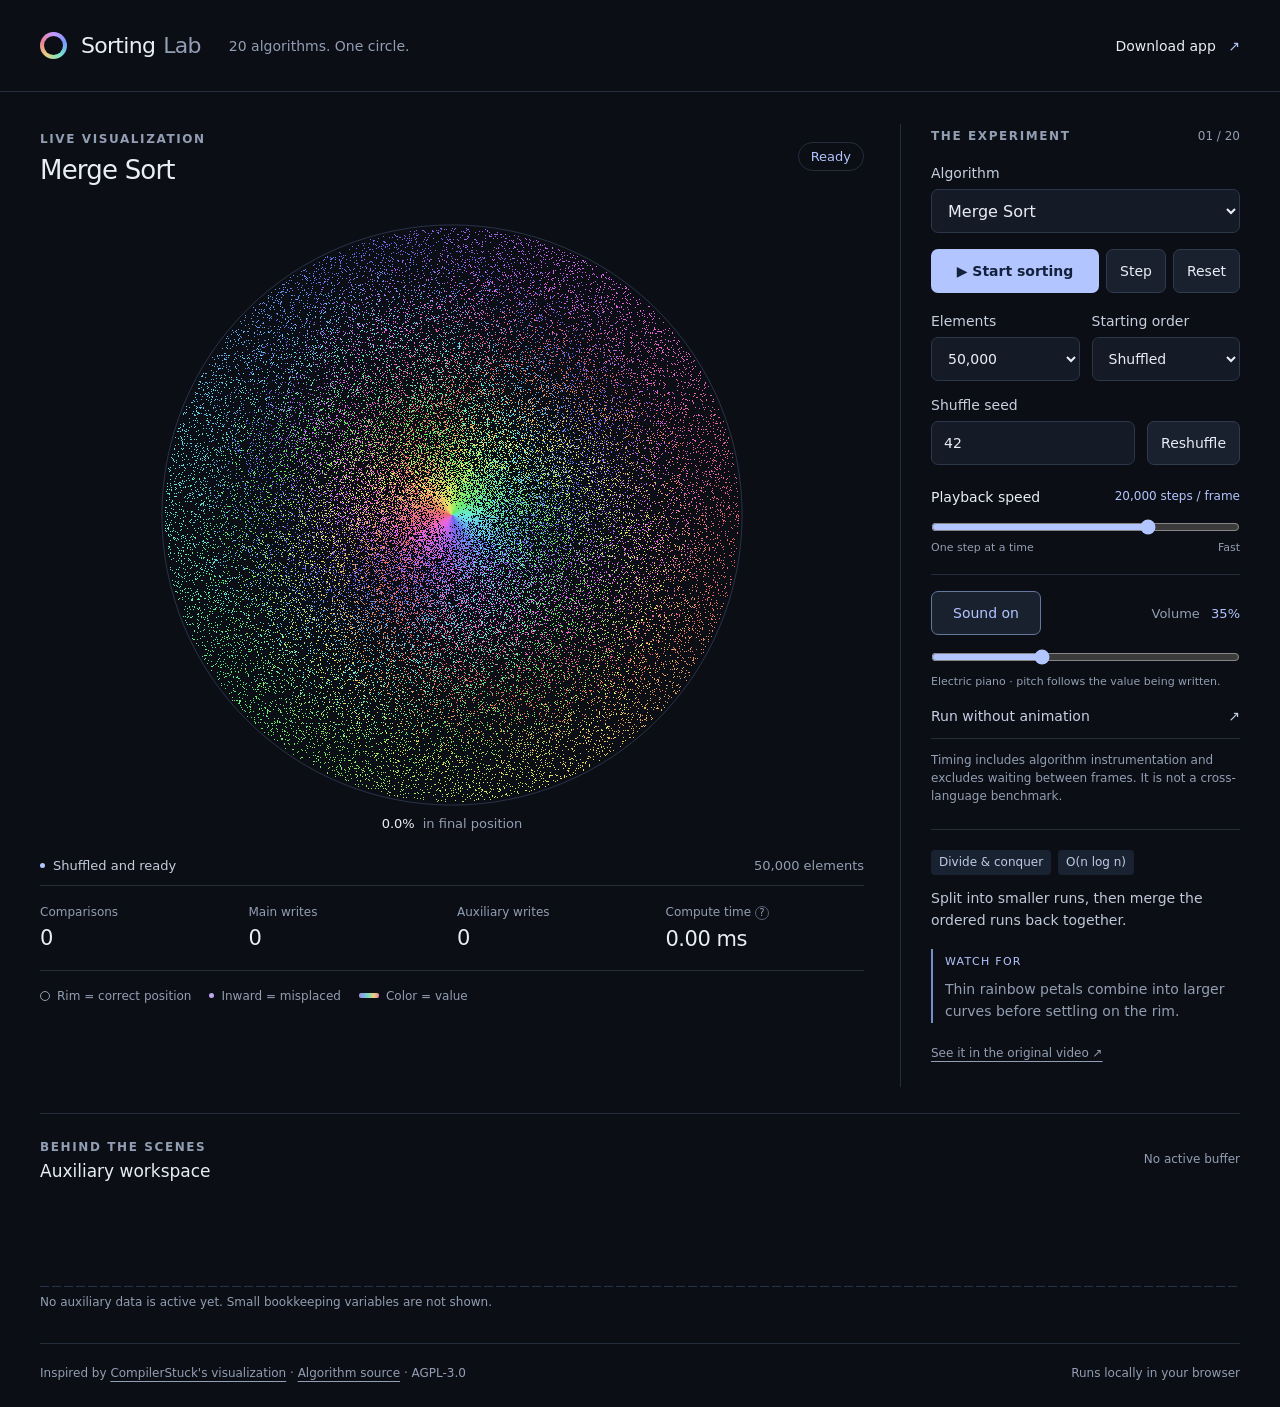
==== commit fb8b9d2a: "Add browser-native electric-piano sorting audio with mute and volume controls" ====
--- a/index.html
+++ b/index.html
@@ -3,6 +3,7 @@
 <link rel="icon" href="data:image/svg+xml,%3Csvg xmlns='http://www.w3.org/2000/svg' viewBox='0 0 32 32'%3E%3Crect width='32' height='32' rx='8' fill='%230b0e14'/%3E%3Ccircle cx='16' cy='16' r='10' fill='none' stroke='%239cb5ff' stroke-width='3'/%3E%3Ccircle cx='16' cy='16' r='4' fill='%23df90e8'/%3E%3C/svg%3E">
 <style>:root{color-scheme:dark;--bg:#0b0e14;--panel:#10151e;--edge:#252d3d;--text:#e9edf5;--muted:#929eb3;--accent:#b3c5ff;--soft:#202c47;font-family:Inter,Segoe UI,system-ui,sans-serif;font-size:16px}*{box-sizing:border-box}body{margin:0;background:var(--bg);color:var(--text)}button,input,select{font:inherit}button,a,input,select{-webkit-tap-highlight-color:transparent}button{cursor:pointer}button:disabled{opacity:.4;cursor:default}button:focus-visible,a:focus-visible,input:focus-visible,select:focus-visible{outline:2px solid var(--accent);outline-offset:4px}button{transition:background .15s,color .15s}a{color:var(--muted);text-underline-offset:4px}a:hover{color:var(--text)}.top{max-width:1400px;margin:auto;height:92px;display:flex;align-items:center;gap:28px;padding:0 40px;border-bottom:1px solid var(--edge)}.brand{text-decoration:none;color:var(--text);display:flex;gap:8px;align-items:center;font-size:22px;letter-spacing:-.7px}.brand b{font-weight:400;color:var(--muted)}.brand-mark{width:27px;height:27px;border-radius:50%;background:conic-gradient(#c899ff,#769aff,#72e6cb,#e6d080,#ed8097,#c899ff);position:relative;margin-right:6px}.brand-mark:after{content:'';position:absolute;inset:4px;border-radius:50%;background:var(--bg)}.top-note{font-size:14px;color:var(--muted)}.text-button{margin-left:auto;background:none;border:0;color:var(--text);font-size:14px;padding:12px 0}.text-button span{margin-left:8px;color:var(--accent)}main{max-width:1400px;margin:auto;padding:32px 40px 24px;display:grid;grid-template-columns:minmax(0,1fr) 340px;gap:26px 36px}.visual-panel{min-width:0}.stage-heading{display:flex;justify-content:space-between;align-items:center;padding-top:4px}.eyebrow{font-size:12px;font-weight:600;letter-spacing:1.6px;color:var(--muted)}h1{font-size:26px;letter-spacing:-.8px;font-weight:500;margin:8px 0 0}h2{font-size:17px;font-weight:500;margin:6px 0 0}.pill{border:1px solid var(--edge);padding:6px 12px;border-radius:30px;font-size:13px;color:var(--accent)}.canvas-wrap{position:relative;max-width:660px;margin:0 auto}.canvas-wrap canvas{display:block;width:100%;aspect-ratio:1}.stage-caption{position:absolute;bottom:14px;left:0;right:0;text-align:center;pointer-events:none;display:flex;gap:8px;justify-content:center;color:var(--muted);font-size:13px}.stage-caption #placed{color:var(--text);font-variant-numeric:tabular-nums}.phase-row{min-height:40px;display:flex;gap:8px;align-items:center;color:var(--muted);font-size:13px;flex-wrap:wrap}.phase-row #phase{color:#c5cddd}.phase-dot{width:5px;height:5px;flex:none;background:var(--accent);border-radius:50%}#element-label{margin-left:auto}.metrics{display:grid;grid-template-columns:repeat(4,minmax(0,1fr));border-top:1px solid var(--edge);border-bottom:1px solid var(--edge);padding:19px 0;gap:10px}.metrics div>span{color:var(--muted);font-size:12px;display:block}.metrics strong{font-weight:450;display:block;font-size:21px;margin-top:7px;font-variant-numeric:tabular-nums;letter-spacing:-.5px}.hint{border:1px solid #556179;border-radius:50%;font-size:10px;width:14px;height:14px;padding:0;background:none;color:var(--muted);vertical-align:middle}.legend{display:flex;gap:18px;flex-wrap:wrap;color:var(--muted);font-size:12px;padding-top:18px}.legend span{display:flex;align-items:center;gap:7px}.legend-ring{height:10px;width:10px;border:1px solid var(--muted);border-radius:50%}.legend-point{width:5px;height:5px;background:#bca8ef;border-radius:50%}.legend-spectrum{width:20px;height:5px;background:linear-gradient(90deg,#b384df,#77b8e4,#85dab2,#edce7b,#dd82ae);border-radius:2px}.controls{border-left:1px solid var(--edge);padding-left:30px}.control-heading{display:flex;justify-content:space-between;margin:5px 0 22px}.control-heading>span:last-child{font-size:12px;color:var(--muted);font-variant-numeric:tabular-nums}.field{display:flex;flex-direction:column;gap:8px;font-size:14px;color:#c7cfdf;min-width:0}.field select,.field input{background:#151b26;color:var(--text);border:1px solid #2c364a;border-radius:7px;min-height:44px;padding:10px 12px;min-width:0;width:100%}#algorithm{font-size:16px}.algorithm-info{margin:18px 0 24px;font-size:14px;line-height:1.6}.info-tags{display:flex;gap:7px;flex-wrap:wrap}.info-tags span{font-size:12px;background:#192231;padding:3px 8px;border-radius:4px;color:#becae5}.algorithm-info p{color:#c0c9d9;margin:12px 0}.watch{border-left:2px solid #768dcc;padding-left:12px;margin:18px 0}.watch>span{font-size:11px;letter-spacing:1.3px;color:var(--accent)}.watch p{font-size:14px;margin:6px 0;color:var(--muted)}.algorithm-info a{font-size:12px}.input-row{display:grid;grid-template-columns:1fr 1fr;gap:12px}.seed-row{display:grid;grid-template-columns:1fr auto;gap:12px;align-items:end;margin-top:16px}.secondary{background:#19212f;color:var(--text);border:1px solid #313b50;border-radius:7px;padding:11px 13px;font-size:14px;min-height:44px}.secondary:hover{background:#273247}.speed-label{display:flex;justify-content:space-between;gap:12px;flex-wrap:wrap;font-size:14px;margin-top:24px}.speed-label output{font-size:12px;color:var(--accent)}input[type=range]{width:100%;accent-color:var(--accent);margin:14px 0 6px;cursor:pointer}.range-labels{display:flex;justify-content:space-between;font-size:11px;color:var(--muted)}.transport{display:grid;grid-template-columns:1fr auto auto;gap:7px;margin-top:22px}.primary{background:var(--accent);color:#13213d;font-size:14px;font-weight:600;border:0;border-radius:7px;padding:12px;min-height:44px}.primary:hover{background:#cbd7ff}.benchmark{display:flex;justify-content:space-between;width:100%;color:#c4cee5;background:none;border:0;border-bottom:1px solid var(--edge);font-size:14px;text-align:left;padding:17px 0 14px}.benchmark:hover{color:var(--accent)}.note{font-size:12px;color:var(--muted);line-height:1.5;margin:12px 0 0}.aux-panel{grid-column:1/-1;border-top:1px solid var(--edge);padding-top:22px}.aux-header{display:flex;justify-content:space-between;align-items:center;gap:14px}#aux-count{color:var(--muted);font-size:12px}#auxplot{width:100%;height:90px;display:block;margin-top:16px}#aux-note{font-size:12px;color:var(--muted);margin:8px 0}footer{grid-column:1/-1;display:flex;justify-content:space-between;gap:16px;flex-wrap:wrap;border-top:1px solid var(--edge);padding-top:20px;font-size:12px;color:var(--muted);line-height:1.6}#state-pill[data-state=complete]{color:#88dfbd;border-color:#30594a}#state-pill[data-state=error]{color:#ffadaf;border-color:#713a43}@media(min-width:1500px){.canvas-wrap{max-width:690px}}@media(max-width:1050px){main{padding:24px;gap:24px;grid-template-columns:minmax(0,1fr) 310px}.controls{padding-left:22px}.top{padding:0 24px}.metrics{grid-template-columns:repeat(2,minmax(0,1fr));gap:20px}.legend{gap:12px}.top-note{display:none}}@media(max-width:760px){.top{height:74px;padding:0 20px}.brand{font-size:20px}main{display:flex;flex-direction:column;padding:22px 20px;gap:28px}.controls{border-left:0;border-top:1px solid var(--edge);padding:24px 0 0}.canvas-wrap{max-width:540px}.metrics{grid-template-columns:repeat(4,minmax(0,1fr));gap:8px}.metrics strong{font-size:17px}.metrics div>span{font-size:11px}.stage-caption{bottom:0}.legend{line-height:1.5}.text-button{font-size:12px}h1{font-size:23px}.aux-panel{padding-top:24px}}@media(max-width:380px){.metrics{grid-template-columns:1fr 1fr}.top{gap:10px}.transport{grid-template-columns:1fr auto auto}.secondary{padding:10px}.phase-row{font-size:12px}.legend{gap:10px}}
 .controls{display:flex;flex-direction:column}.controls>.control-heading{order:0}.controls>.field{order:1}.controls>.transport{order:2;margin:16px 0 20px}.controls>.input-row{order:3}.controls>.seed-row{order:4}.controls>.speed-label{order:5}.controls>#speed{order:6}.controls>.range-labels{order:7}.controls>.benchmark{order:8}.controls>.note{order:9}.controls>.algorithm-info{order:10;border-top:1px solid var(--edge);padding-top:20px;margin-top:24px}
+.controls>.sound-controls{order:8;margin-top:20px;padding-top:16px;border-top:1px solid var(--edge)}.sound-row{display:flex;justify-content:space-between;align-items:center;gap:14px}.sound-row label{font-size:13px;color:var(--muted)}.sound-row output{display:inline-block;min-width:36px;text-align:right;color:var(--accent)}#sound{min-width:110px}#sound[aria-pressed=true]{border-color:#64779e;color:var(--accent)}.sound-controls .note{margin-top:3px;font-size:11px}
 </style></head><body>
 <header class="top"><a class="brand" href="#" aria-label="Sorting Lab home"><span class="brand-mark" aria-hidden="true"></span>Sorting <b>Lab</b></a><span class="top-note">20 algorithms. One circle.</span><button class="text-button" id="download">Download app <span aria-hidden="true">↗</span></button></header>
 <main>
@@ -21,6 +22,7 @@
     <div class="seed-row"><label class="field" for="seed">Shuffle seed<input id="seed" type="number" min="0" max="4294967295" step="1" value="42"></label><button id="shuffle" class="secondary" title="Create a new shuffle seed">Reshuffle</button></div>
     <label class="speed-label" for="speed"><span>Playback speed</span><output id="speed-label">20,000 steps / frame</output></label><input id="speed" type="range" min="0" max="7" value="5"><div class="range-labels"><span>One step at a time</span><span>Fast</span></div>
     <div class="transport"><button class="primary" id="play">▶ Start sorting</button><button class="secondary" id="step" title="Advance one comparison, write, or algorithm checkpoint">Step</button><button class="secondary" id="reset" title="Restore the same input and seed">Reset</button></div>
+    <div class="sound-controls"><div class="sound-row"><button id="sound" class="secondary" aria-pressed="true">Sound on</button><label for="volume">Volume <output id="volume-label">35%</output></label></div><input id="volume" type="range" min="0" max="100" value="35" aria-label="Sound volume"><p id="sound-note" class="note">Electric piano · pitch follows the value being written.</p></div>
     <button id="benchmark" class="benchmark">Run without animation <span aria-hidden="true">↗</span></button><p id="run-note" class="note">Timing measures this browser implementation, not the video's Java code.</p>
   </aside>
   <section class="aux-panel" aria-label="Auxiliary data"><div class="aux-header"><div><span class="eyebrow">BEHIND THE SCENES</span><h2 id="aux-title">Auxiliary workspace</h2></div><span id="aux-count">No active buffer</span></div><canvas id="auxplot" role="img" aria-label="Auxiliary workspace values, grouped into up to 100 bars"></canvas><p id="aux-note">Temporary buffers and bucket counts appear here as the algorithm works.</p></section>
@@ -695,11 +697,11 @@
     if(!ids.includes(id)) throw new Error('Unknown algorithm');
     const n=input.length, seen=new Uint8Array(n);
     for(const v of input) {if(!Number.isInteger(v)||v<0||v>=n||seen[v]) throw new Error('Expected a permutation of 0 through n-1');seen[v]=1;}
-    const s={a:Int32Array.from(input),aux:new Int32Array(0),auxLabel:'No auxiliary array',phase:'Ready',active:[],metrics:{comparisons:0,swaps:0,writes:0,auxWrites:0},iterator:null};
+    const s={a:Int32Array.from(input),aux:new Int32Array(0),auxLabel:'No auxiliary array',phase:'Ready',active:[],soundIndex:-1,metrics:{comparisons:0,swaps:0,writes:0,auxWrites:0},iterator:null};
     const a=s.a,m=s.metrics;
     function cmp(x,y){m.comparisons++;return x-y;}
-    function set(i,v){a[i]=v;m.writes++;s.active=[i];}
-    function swap(i,j){s.active=[i,j];if(i!==j){const t=a[i];a[i]=a[j];a[j]=t;m.swaps++;m.writes+=2;}}
+    function set(i,v){a[i]=v;m.writes++;s.active=[i];s.soundIndex=Math.max(s.soundIndex,i);}
+    function swap(i,j){s.active=[i,j];if(i!==j){const t=a[i];a[i]=a[j];a[j]=t;m.swaps++;m.writes+=2;s.soundIndex=Math.max(s.soundIndex,i,j);}}
     function mark(i,j=i){s.active=[i,j];}
     function* insertion(lo=0,hi=n-1,gap=1){
       for(let i=lo+gap;i<=hi;i++){const v=a[i];let j=i;
@@ -765,20 +767,85 @@
     s.phase='Sorting';s.iterator=algorithms[id]();return s;
   }
   if(host){let run=null,token=0,computeMs=0,done=false;
-    function snapshot(includeArray=true){
+    function snapshot(includeArray=true,silent=false){
       const bins=run.aux.length<=100?Array.from(run.aux):Array.from({length:100},(_,b)=>{const lo=Math.floor(b*run.aux.length/100),hi=Math.floor((b+1)*run.aux.length/100);let sum=0;for(let i=lo;i<hi;i++)sum+=run.aux[i];return sum/(hi-lo);});
-      const msg={type:'frame',token,done,phase:done?'Complete':run.phase,metrics:{...run.metrics,computeMs},active:run.active,aux:bins,auxLength:run.aux.length,auxLabel:run.auxLabel};
+      const msg={type:'frame',token,done,phase:done?'Complete':run.phase,metrics:{...run.metrics,computeMs},active:run.active,soundValue:!silent&&run.soundIndex>=0?run.a[run.soundIndex]:null,aux:bins,auxLength:run.aux.length,auxLabel:run.auxLabel};
       if(includeArray){msg.array=run.a.slice();host.postMessage(msg,[msg.array.buffer]);}else host.postMessage(msg);
     }
     host.onmessage=e=>{try{const q=e.data;if(q.type==='init'){token=q.token;run=create(q.algorithm,q.array);computeMs=0;done=false;snapshot();}
       else if(q.type==='tick'&&run&&q.token===token){const start=performance.now(),budget=Math.max(1,Math.min(q.budget||1,2000000)),limit=q.fast?30:12;let steps=0;
+        run.soundIndex=-1;
         while(!done&&steps<budget){done=run.iterator.next().done;steps++;if(steps%128===0&&performance.now()-start>=limit)break;}
-        computeMs+=performance.now()-start;snapshot(!q.fast||done);
+        computeMs+=performance.now()-start;snapshot(!q.fast||done,!!q.fast);
       }}catch(err){host.postMessage({type:'error',token,message:err.message});}};
   }
   return {ids,create};
 }
 if(typeof module!=='undefined')module.exports=SortingEngine;
+</script><script>/* Sorting Lab audio, AGPL-3.0. MIDI mapping adapted from CompilerStuck's
+   MidiSys.java. The electric-piano voice is synthesized with Web Audio;
+   no Java, MIDI device, soundfont download, or third-party runtime is required. */
+function SortingAudio({createContext,onError=()=>{}}={}) {
+  let context=null,master=null,wave=null,voice=null,enabled=true,volume=.35;
+  function silence(){
+    if(!voice||!context)return;
+    const old=voice;voice=null;
+    // A sub-millisecond taper avoids Web Audio discontinuity clicks while retaining
+    // the original monophonic hard-retrigger character (no piano release tails).
+    const now=context.currentTime;
+    // A separate gate leaves the note's envelope automation intact. It also
+    // avoids cancelAndHoldAtTime, which is unavailable in some browsers.
+    old.gate.gain.setValueAtTime(1,now);
+    old.gate.gain.linearRampToValueAtTime(0,now+.0008);
+    old.osc.stop(now+.001);
+  }
+  function unlock(){
+    if(!enabled)return Promise.resolve();
+    try {
+      if(!context){
+        const make=createContext||(()=>new (globalThis.AudioContext||globalThis.webkitAudioContext)());
+        context=make();master=context.createGain();master.gain.value=volume;master.connect(context.destination);
+        // Independently synthesized Rhodes-like spectrum. The 40 exponentially
+        // diminishing harmonics and closing filter follow the character of the
+        // JDK fallback Electric Piano 1, rather than a generic sine beep.
+        const real=new Float32Array(41),imag=new Float32Array(41);
+        let seed=302030201;
+        for(let h=1;h<=40;h++){
+          seed=(Math.imul(seed,1664525)+1013904223)>>>0;
+          const phase=seed/4294967296*Math.PI*2,amplitude=Math.pow(.00005,(h-1)/40);
+          real[h]=Math.cos(phase)*amplitude;imag[h]=Math.sin(phase)*amplitude;
+        }
+        wave=context.createPeriodicWave(real,imag);
+      }
+      return context.resume().catch(onError);
+    }catch(error){onError(error);return Promise.resolve();}
+  }
+  function play(value,length,{step=false}={}){
+    if(!enabled||volume===0||!context||context.state!=='running'||!Number.isInteger(value)||value<0||value>=length)return;
+    silence();
+    const now=context.currentTime,note=SortingAudio.noteFor(value,length),osc=context.createOscillator(),filter=context.createBiquadFilter(),gain=context.createGain(),gate=context.createGain();
+    osc.setPeriodicWave(wave);osc.frequency.value=440*Math.pow(2,(note-69)/12);
+    filter.type='lowpass';filter.Q.value=0;
+    // SoundFont-style filter envelope: 16000 cents closes by 9000 cents in 4 s.
+    const cutoff=cents=>Math.min(context.sampleRate*.45,8.176*Math.pow(2,cents/1200));
+    filter.frequency.setValueAtTime(cutoff(16000),now);
+    filter.frequency.exponentialRampToValueAtTime(cutoff(7000),now+4);
+    const level=.22*Math.pow(90/127,2),hold=step?.18:8;
+    gain.gain.setValueAtTime(0,now);gain.gain.linearRampToValueAtTime(level,now+.001);
+    gain.gain.exponentialRampToValueAtTime(level*Math.pow(.00001,hold/101.594),now+hold);
+    gain.gain.linearRampToValueAtTime(0,now+hold+.003);
+    osc.connect(filter);filter.connect(gain);gain.connect(gate);gate.connect(master);
+    const current={osc,filter,gain,gate};voice=current;
+    osc.onended=()=>{osc.disconnect();filter.disconnect();gain.disconnect();gate.disconnect();if(voice===current)voice=null;};
+    osc.start(now);osc.stop(now+hold+.004);
+  }
+  function setEnabled(value){enabled=!!value;if(!enabled)silence();}
+  function setVolume(value){volume=Math.max(0,Math.min(1,Number(value)||0));if(master)master.gain.setTargetAtTime(volume,context.currentTime,.01);if(!volume)silence();}
+  function dispose(){silence();if(context)context.close().catch(()=>{});}
+  return {unlock,play,silence,setEnabled,setVolume,dispose,get enabled(){return enabled;},get volume(){return volume;}};
+}
+SortingAudio.noteFor=(value,length)=>length>0?Math.max(0,Math.min(127,28+Math.floor(40*(value+1)/length))):28;
+if(typeof module!=='undefined')module.exports={SortingAudio,noteFor:SortingAudio.noteFor};
 </script><script>(()=>{'use strict';
 const $=id=>document.getElementById(id),fmt=new Intl.NumberFormat('en-US');
 const algorithms=[
@@ -811,6 +878,12 @@
 let sin,cos,palette,pixels,image,dirty=true,lastAux=[],lastPaint=0,lastPhase='',lastSample=0,finalPositions=0;
 let lastMetrics={comparisons:0,writes:0,auxWrites:0,swaps:0,computeMs:0};
 const workerUrl=URL.createObjectURL(new Blob(['('+SortingEngine.toString()+')(self);'],{type:'application/javascript'}));
+let soundStep=false;
+const sound=new SortingAudio({onError:()=>{sound.setEnabled(false);soundControls();$('sound-note').textContent='Sound could not start. Click Sound on to try again.';}});
+function soundControls(){$('sound').textContent=sound.enabled?'Sound on':'Sound off';$('sound').setAttribute('aria-pressed',String(sound.enabled));$('volume-label').textContent=Math.round(sound.volume*100)+'%';}
+$('sound').addEventListener('click',()=>{sound.setEnabled(!sound.enabled);if(sound.enabled){sound.unlock();$('sound-note').textContent='Electric piano · pitch follows the value being written.';}soundControls();});
+$('volume').addEventListener('input',()=>{sound.setVolume(Number($('volume').value)/100);soundControls();});
+soundControls();
 function seeded(n,pattern,seed){const a=Int32Array.from({length:n},(_,i)=>i);let s=seed>>>0;const rand=()=>{s=(Math.imul(s,1664525)+1013904223)>>>0;return s/4294967296;};const swap=(i,j)=>{const t=a[i];a[i]=a[j];a[j]=t;};
  if(pattern==='reverse')a.reverse();else if(pattern==='random')for(let i=n-1;i>0;i--)swap(i,Math.floor(rand()*(i+1)));else if(pattern==='almost')for(let k=0;k<Math.max(1,Math.floor(n*.01));k++){const i=Math.floor(rand()*n);swap(i,Math.min(n-1,i+1+Math.floor(rand()*8)));}return a;}
 function rgb(h){const s=.76,l=.66,a=s*Math.min(l,1-l);const f=n=>{const k=(n+h/30)%12;return Math.round((l-a*Math.max(-1,Math.min(k-3,9-k,1)))*255);};return (255<<24)|(f(4)<<16)|(f(8)<<8)|f(0);}
@@ -834,12 +907,14 @@
  $('element-label').textContent=fmt.format(n)+' elements';
 }
 function reset(autoStart=false,benchmark=false){
+ sound.silence();soundStep=false;
  worker?.terminate();token++;ready=false;pending=false;running=false;done=false;started=false;fast=benchmark;lastAux=[];lastMetrics={comparisons:0,writes:0,auxWrites:0,swaps:0,computeMs:0};metrics();
  const n=Number($('size').value);let seed=Number($('seed').value);if(!Number.isInteger(seed)||seed<0||seed>4294967295){seed=42;$('seed').value='42';}
  initial=seeded(n,$('pattern').value,seed);array=initial.slice();prepare();metadata();state('Ready');phase('Shuffled and ready');if($('pattern').value!=='random')phase('Input ready');
  $('aux-title').textContent='Auxiliary workspace';$('aux-count').textContent='No active buffer';$('aux-note').textContent='Temporary buffers and bucket counts appear here as the algorithm works.';drawAux();controls();
- try{worker=new Worker(workerUrl);worker.onerror=e=>{running=false;ready=false;pending=false;state('Error');phase(e.message||'Worker could not start. Try another browser.');controls();};
- worker.onmessage=e=>{const q=e.data;if(q.token!==token)return;pending=false;if(q.type==='error'){running=false;ready=false;state('Error');phase(q.message);controls();return;}
+ try{worker=new Worker(workerUrl);worker.onerror=e=>{sound.silence();running=false;ready=false;pending=false;state('Error');phase(e.message||'Worker could not start. Try another browser.');controls();};
+ worker.onmessage=e=>{const q=e.data;if(q.token!==token)return;pending=false;if(q.type==='error'){sound.silence();running=false;ready=false;state('Error');phase(q.message);controls();return;}
+ if(q.done)sound.silence();else if(!fast&&!document.hidden&&(running||soundStep)&&q.soundValue!==null)sound.play(q.soundValue,array.length,{step:soundStep});soundStep=false;
  const wasReady=ready;ready=true;lastMetrics=q.metrics;metrics();if(q.array){array=q.array;dirty=true;}lastAux=q.aux;drawAux();$('aux-title').textContent=q.auxLength?q.auxLabel:'Auxiliary workspace';$('aux-count').textContent=q.auxLength?fmt.format(q.auxLength)+' entries':'No active buffer';$('aux-note').textContent=q.auxLength>100?'Each bar shows the mean of a consecutive group of entries; scale follows the current maximum.':q.auxLength?'Each bar is one auxiliary entry; scale follows the current maximum.':'No auxiliary data is active yet. Small bookkeeping variables are not shown.';
  if(q.done){running=false;done=true;state('Complete');phase(fast?'Finished without animation':'All values in order');fast=false;dirty=true;}else if(started){phase(q.phase);state(running?(fast?'Timing':'Sorting'):'Paused');}
  if(!wasReady&&autoStart){running=true;started=true;state(fast?'Timing':'Sorting');}controls();};
@@ -848,8 +923,8 @@
 }
 function metrics(){$('comparisons').textContent=fmt.format(lastMetrics.comparisons);$('writes').textContent=fmt.format(lastMetrics.writes);$('auxwrites').textContent=fmt.format(lastMetrics.auxWrites);const ms=lastMetrics.computeMs;$('compute').textContent=ms>=1000?(ms/1000).toFixed(2)+' s':ms.toFixed(ms<10?2:1)+' ms';}
 function tick(one=false){if(!ready||pending||done)return;pending=true;const now=performance.now(),sample=now-lastSample>300;if(sample)lastSample=now;worker.postMessage({type:'tick',token,budget:one?1:fast?2000000:speeds[Number($('speed').value)],fast,sample});controls();}
-function play(){if(!ready)return;if(done){reset(true);return;}running=!running;started=true;state(running?(fast?'Timing':'Sorting'):'Paused');controls();}
-function step(){if(!ready||running||done)return;started=true;fast=false;state('Paused');tick(true);}
+function play(){if(!ready)return;if(done){sound.unlock();reset(true);return;}running=!running;if(running&&!fast)sound.unlock();else sound.silence();soundStep=false;started=true;state(running?(fast?'Timing':'Sorting'):'Paused');controls();}
+function step(){if(!ready||running||done||pending)return;sound.unlock();soundStep=true;started=true;fast=false;state('Paused');tick(true);}
 $('play').addEventListener('click',play);$('step').addEventListener('click',step);$('reset').addEventListener('click',()=>reset());$('shuffle').addEventListener('click',()=>{const x=new Uint32Array(1);crypto.getRandomValues(x);$('seed').value=x[0];reset();});$('benchmark').addEventListener('click',()=>reset(true,true));
 for(const id of ['algorithm','size','pattern','seed'])$(id).addEventListener('change',()=>reset());
 function speedLabel(){const n=speeds[Number($('speed').value)];$('speed-label').textContent=fmt.format(n)+' step'+(n===1?'':'s')+' / frame';}$('speed').addEventListener('input',speedLabel);
@@ -859,12 +934,13 @@
 function registerTools(){const context=document.modelContext;if(!context?.registerTool)return;const abort=new AbortController();window.addEventListener('pagehide',()=>abort.abort(),{once:true});
  const tools=[{name:'read_sorting_state',description:'Read the selected algorithm, input, playback state, and operation counters.',inputSchema:{type:'object',properties:{},additionalProperties:false},annotations:{readOnlyHint:true},execute:async()=>snapshot()},
  {name:'configure_sorting_experiment',description:'Select an algorithm, element count, starting order, and seed. Cancels the current run and prepares a fresh paused experiment.',inputSchema:{type:'object',properties:{algorithm:{type:'string',enum:algorithms.map(a=>a[0])},elements:{type:'integer',enum:[64,256,1024,5000,10000,50000]},pattern:{type:'string',enum:['random','almost','reverse','sorted']},seed:{type:'integer',minimum:0,maximum:4294967295}},additionalProperties:false},annotations:{readOnlyHint:false},execute:async q=>{if(!q||typeof q!=='object'||Array.isArray(q))throw new Error('Expected experiment settings');const allowed=['algorithm','elements','pattern','seed'];if(Object.keys(q).some(k=>!allowed.includes(k)))throw new Error('Unknown setting');if(q.algorithm!==undefined&&!algorithms.some(a=>a[0]===q.algorithm))throw new Error('Unknown algorithm');if(q.elements!==undefined&&![64,256,1024,5000,10000,50000].includes(q.elements))throw new Error('Unsupported element count');if(q.pattern!==undefined&&!['random','almost','reverse','sorted'].includes(q.pattern))throw new Error('Unknown starting order');if(q.seed!==undefined&&(!Number.isInteger(q.seed)||q.seed<0||q.seed>4294967295))throw new Error('Invalid seed');for(const [k,id]of [['algorithm','algorithm'],['elements','size'],['pattern','pattern'],['seed','seed']])if(q[k]!==undefined)$(id).value=q[k];reset();return await settle();}},
- {name:'control_sorting_playback',description:'Start, pause, step, or reset the visible sorting experiment.',inputSchema:{type:'object',properties:{action:{type:'string',enum:['start','pause','step','reset']}},required:['action'],additionalProperties:false},annotations:{readOnlyHint:false},execute:async q=>{if(!q||!['start','pause','step','reset'].includes(q.action)||Object.keys(q).some(k=>k!=='action'))throw new Error('Invalid playback action');if(q.action==='reset')reset();else if(q.action==='pause'){running=false;if(started&&!done)state('Paused');controls();}else{if(!ready)throw new Error('Experiment is initializing; try again');if(q.action==='start'&&!running)play();if(q.action==='step'){if(running)throw new Error('Pause before stepping');if(pending)throw new Error('Previous step is finishing');if(done)throw new Error('Reset the completed run before stepping');step();}}if(q.action!=='start')return await settle();return snapshot();}}];
+ {name:'control_sorting_playback',description:'Start, pause, step, or reset the visible sorting experiment.',inputSchema:{type:'object',properties:{action:{type:'string',enum:['start','pause','step','reset']}},required:['action'],additionalProperties:false},annotations:{readOnlyHint:false},execute:async q=>{if(!q||!['start','pause','step','reset'].includes(q.action)||Object.keys(q).some(k=>k!=='action'))throw new Error('Invalid playback action');if(q.action==='reset')reset();else if(q.action==='pause'){sound.silence();soundStep=false;running=false;if(started&&!done)state('Paused');controls();}else{if(!ready)throw new Error('Experiment is initializing; try again');if(q.action==='start'&&!running)play();if(q.action==='step'){if(running)throw new Error('Pause before stepping');if(pending)throw new Error('Previous step is finishing');if(done)throw new Error('Reset the completed run before stepping');step();}}if(q.action!=='start')return await settle();return snapshot();}}];
  for(const t of tools){try{Promise.resolve(context.registerTool(t,{signal:abort.signal})).catch(()=>{});}catch{}}
 }
 new ResizeObserver(resize).observe(canvas);new ResizeObserver(resize).observe(auxcanvas);speedLabel();reset();resize();registerTools();
 function loop(now){if(dirty&&now-lastPaint>30){draw();lastPaint=now;}if(running&&!pending)tick();requestAnimationFrame(loop);}requestAnimationFrame(loop);
-window.addEventListener('pagehide',()=>{worker?.terminate();URL.revokeObjectURL(workerUrl);},{once:true});
+document.addEventListener('visibilitychange',()=>{if(document.hidden)sound.silence();});
+window.addEventListener('pagehide',()=>{sound.dispose();worker?.terminate();URL.revokeObjectURL(workerUrl);},{once:true});
 })();
 
 </script></body></html>
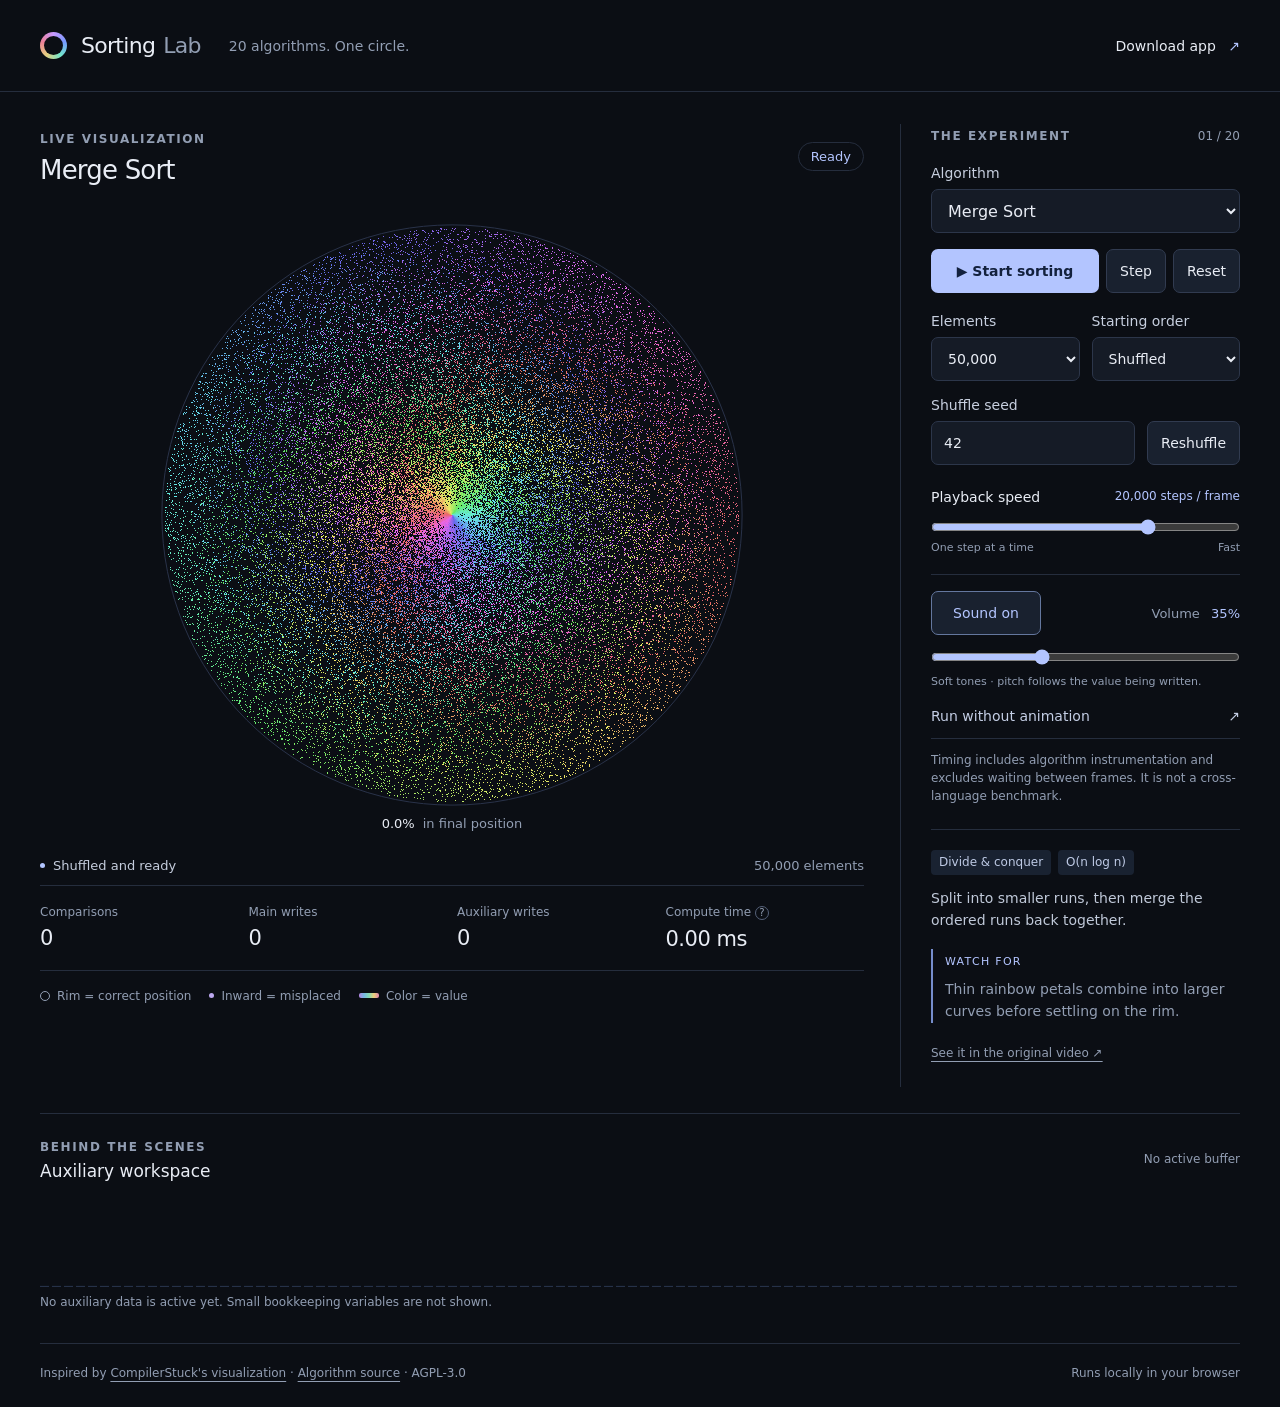
==== commit 488a2f41: "Soften sorting tones with sine-led timbre and smooth transitions" ====
--- a/index.html
+++ b/index.html
@@ -22,7 +22,7 @@
     <div class="seed-row"><label class="field" for="seed">Shuffle seed<input id="seed" type="number" min="0" max="4294967295" step="1" value="42"></label><button id="shuffle" class="secondary" title="Create a new shuffle seed">Reshuffle</button></div>
     <label class="speed-label" for="speed"><span>Playback speed</span><output id="speed-label">20,000 steps / frame</output></label><input id="speed" type="range" min="0" max="7" value="5"><div class="range-labels"><span>One step at a time</span><span>Fast</span></div>
     <div class="transport"><button class="primary" id="play">▶ Start sorting</button><button class="secondary" id="step" title="Advance one comparison, write, or algorithm checkpoint">Step</button><button class="secondary" id="reset" title="Restore the same input and seed">Reset</button></div>
-    <div class="sound-controls"><div class="sound-row"><button id="sound" class="secondary" aria-pressed="true">Sound on</button><label for="volume">Volume <output id="volume-label">35%</output></label></div><input id="volume" type="range" min="0" max="100" value="35" aria-label="Sound volume"><p id="sound-note" class="note">Electric piano · pitch follows the value being written.</p></div>
+    <div class="sound-controls"><div class="sound-row"><button id="sound" class="secondary" aria-pressed="true">Sound on</button><label for="volume">Volume <output id="volume-label">35%</output></label></div><input id="volume" type="range" min="0" max="100" value="35" aria-label="Sound volume"><p id="sound-note" class="note">Soft tones · pitch follows the value being written.</p></div>
     <button id="benchmark" class="benchmark">Run without animation <span aria-hidden="true">↗</span></button><p id="run-note" class="note">Timing measures this browser implementation, not the video's Java code.</p>
   </aside>
   <section class="aux-panel" aria-label="Auxiliary data"><div class="aux-header"><div><span class="eyebrow">BEHIND THE SCENES</span><h2 id="aux-title">Auxiliary workspace</h2></div><span id="aux-count">No active buffer</span></div><canvas id="auxplot" role="img" aria-label="Auxiliary workspace values, grouped into up to 100 bars"></canvas><p id="aux-note">Temporary buffers and bucket counts appear here as the algorithm works.</p></section>
@@ -783,21 +783,20 @@
 }
 if(typeof module!=='undefined')module.exports=SortingEngine;
 </script><script>/* Sorting Lab audio, AGPL-3.0. MIDI mapping adapted from CompilerStuck's
-   MidiSys.java. The electric-piano voice is synthesized with Web Audio;
+   MidiSys.java. The soft, sine-led voice is synthesized with Web Audio;
    no Java, MIDI device, soundfont download, or third-party runtime is required. */
 function SortingAudio({createContext,onError=()=>{}}={}) {
   let context=null,master=null,wave=null,voice=null,enabled=true,volume=.35;
   function silence(){
     if(!voice||!context)return;
     const old=voice;voice=null;
-    // A sub-millisecond taper avoids Web Audio discontinuity clicks while retaining
-    // the original monophonic hard-retrigger character (no piano release tails).
+    // Fade rather than interrupting a waveform mid-cycle.
     const now=context.currentTime;
     // A separate gate leaves the note's envelope automation intact. It also
     // avoids cancelAndHoldAtTime, which is unavailable in some browsers.
     old.gate.gain.setValueAtTime(1,now);
-    old.gate.gain.linearRampToValueAtTime(0,now+.0008);
-    old.osc.stop(now+.001);
+    old.gate.gain.linearRampToValueAtTime(0,now+.008);
+    old.osc.stop(now+.012);
   }
   function unlock(){
     if(!enabled)return Promise.resolve();
@@ -805,16 +804,9 @@
       if(!context){
         const make=createContext||(()=>new (globalThis.AudioContext||globalThis.webkitAudioContext)());
         context=make();master=context.createGain();master.gain.value=volume;master.connect(context.destination);
-        // Independently synthesized Rhodes-like spectrum. The 40 exponentially
-        // diminishing harmonics and closing filter follow the character of the
-        // JDK fallback Electric Piano 1, rather than a generic sine beep.
-        const real=new Float32Array(41),imag=new Float32Array(41);
-        let seed=302030201;
-        for(let h=1;h<=40;h++){
-          seed=(Math.imul(seed,1664525)+1013904223)>>>0;
-          const phase=seed/4294967296*Math.PI*2,amplitude=Math.pow(.00005,(h-1)/40);
-          real[h]=Math.cos(phase)*amplitude;imag[h]=Math.sin(phase)*amplitude;
-        }
+        // Mostly a sine, with a faint octave and third harmonic for warmth.
+        // No dense upper spectrum, random phase, or sharp per-frame restarts.
+        const real=new Float32Array(4),imag=new Float32Array([0,1,.09,.018]);
         wave=context.createPeriodicWave(real,imag);
       }
       return context.resume().catch(onError);
@@ -822,22 +814,26 @@
   }
   function play(value,length,{step=false}={}){
     if(!enabled||volume===0||!context||context.state!=='running'||!Number.isInteger(value)||value<0||value>=length)return;
-    silence();
-    const now=context.currentTime,note=SortingAudio.noteFor(value,length),osc=context.createOscillator(),filter=context.createBiquadFilter(),gain=context.createGain(),gate=context.createGain();
-    osc.setPeriodicWave(wave);osc.frequency.value=440*Math.pow(2,(note-69)/12);
-    filter.type='lowpass';filter.Q.value=0;
-    // SoundFont-style filter envelope: 16000 cents closes by 9000 cents in 4 s.
-    const cutoff=cents=>Math.min(context.sampleRate*.45,8.176*Math.pow(2,cents/1200));
-    filter.frequency.setValueAtTime(cutoff(16000),now);
-    filter.frequency.exponentialRampToValueAtTime(cutoff(7000),now+4);
-    const level=.22*Math.pow(90/127,2),hold=step?.18:8;
-    gain.gain.setValueAtTime(0,now);gain.gain.linearRampToValueAtTime(level,now+.001);
-    gain.gain.exponentialRampToValueAtTime(level*Math.pow(.00001,hold/101.594),now+hold);
-    gain.gain.linearRampToValueAtTime(0,now+hold+.003);
-    osc.connect(filter);filter.connect(gain);gain.connect(gate);gate.connect(master);
-    const current={osc,filter,gain,gate};voice=current;
-    osc.onended=()=>{osc.disconnect();filter.disconnect();gain.disconnect();gate.disconnect();if(voice===current)voice=null;};
-    osc.start(now);osc.stop(now+hold+.004);
+    const now=context.currentTime,note=SortingAudio.noteFor(value,length),frequency=440*Math.pow(2,(note-69)/12);
+    if(voice&&now>=voice.endsAt){silence();}
+    if(!voice){
+      const osc=context.createOscillator(),gain=context.createGain(),gate=context.createGain();
+      osc.setPeriodicWave(wave);osc.frequency.value=frequency;gain.gain.value=0;
+      osc.connect(gain);gain.connect(gate);gate.connect(master);
+      const current={osc,gain,gate,note,endsAt:now};voice=current;
+      osc.onended=()=>{osc.disconnect();gain.disconnect();gate.disconnect();if(voice===current)voice=null;};
+      osc.start(now);
+    }else if(voice.note!==note){
+      // Keep oscillator phase continuous while approaching the same mapped pitch.
+      voice.osc.frequency.setTargetAtTime(frequency,now,.018);voice.note=note;
+    }
+    const level=.12,hold=step?.045:.08,release=step?.025:.05;
+    voice.gain.gain.cancelScheduledValues(now);
+    voice.gain.gain.setTargetAtTime(level,now,.014);
+    voice.gain.gain.setTargetAtTime(0,now+hold,release);
+    voice.endsAt=now+(step?.23:.55);
+    // Replacing the scheduled stop extends this one voice while writes continue.
+    voice.osc.stop(voice.endsAt);
   }
   function setEnabled(value){enabled=!!value;if(!enabled)silence();}
   function setVolume(value){volume=Math.max(0,Math.min(1,Number(value)||0));if(master)master.gain.setTargetAtTime(volume,context.currentTime,.01);if(!volume)silence();}
@@ -881,7 +877,7 @@
 let soundStep=false;
 const sound=new SortingAudio({onError:()=>{sound.setEnabled(false);soundControls();$('sound-note').textContent='Sound could not start. Click Sound on to try again.';}});
 function soundControls(){$('sound').textContent=sound.enabled?'Sound on':'Sound off';$('sound').setAttribute('aria-pressed',String(sound.enabled));$('volume-label').textContent=Math.round(sound.volume*100)+'%';}
-$('sound').addEventListener('click',()=>{sound.setEnabled(!sound.enabled);if(sound.enabled){sound.unlock();$('sound-note').textContent='Electric piano · pitch follows the value being written.';}soundControls();});
+$('sound').addEventListener('click',()=>{sound.setEnabled(!sound.enabled);if(sound.enabled){sound.unlock();$('sound-note').textContent='Soft tones · pitch follows the value being written.';}soundControls();});
 $('volume').addEventListener('input',()=>{sound.setVolume(Number($('volume').value)/100);soundControls();});
 soundControls();
 function seeded(n,pattern,seed){const a=Int32Array.from({length:n},(_,i)=>i);let s=seed>>>0;const rand=()=>{s=(Math.imul(s,1664525)+1013904223)>>>0;return s/4294967296;};const swap=(i,j)=>{const t=a[i];a[i]=a[j];a[j]=t;};
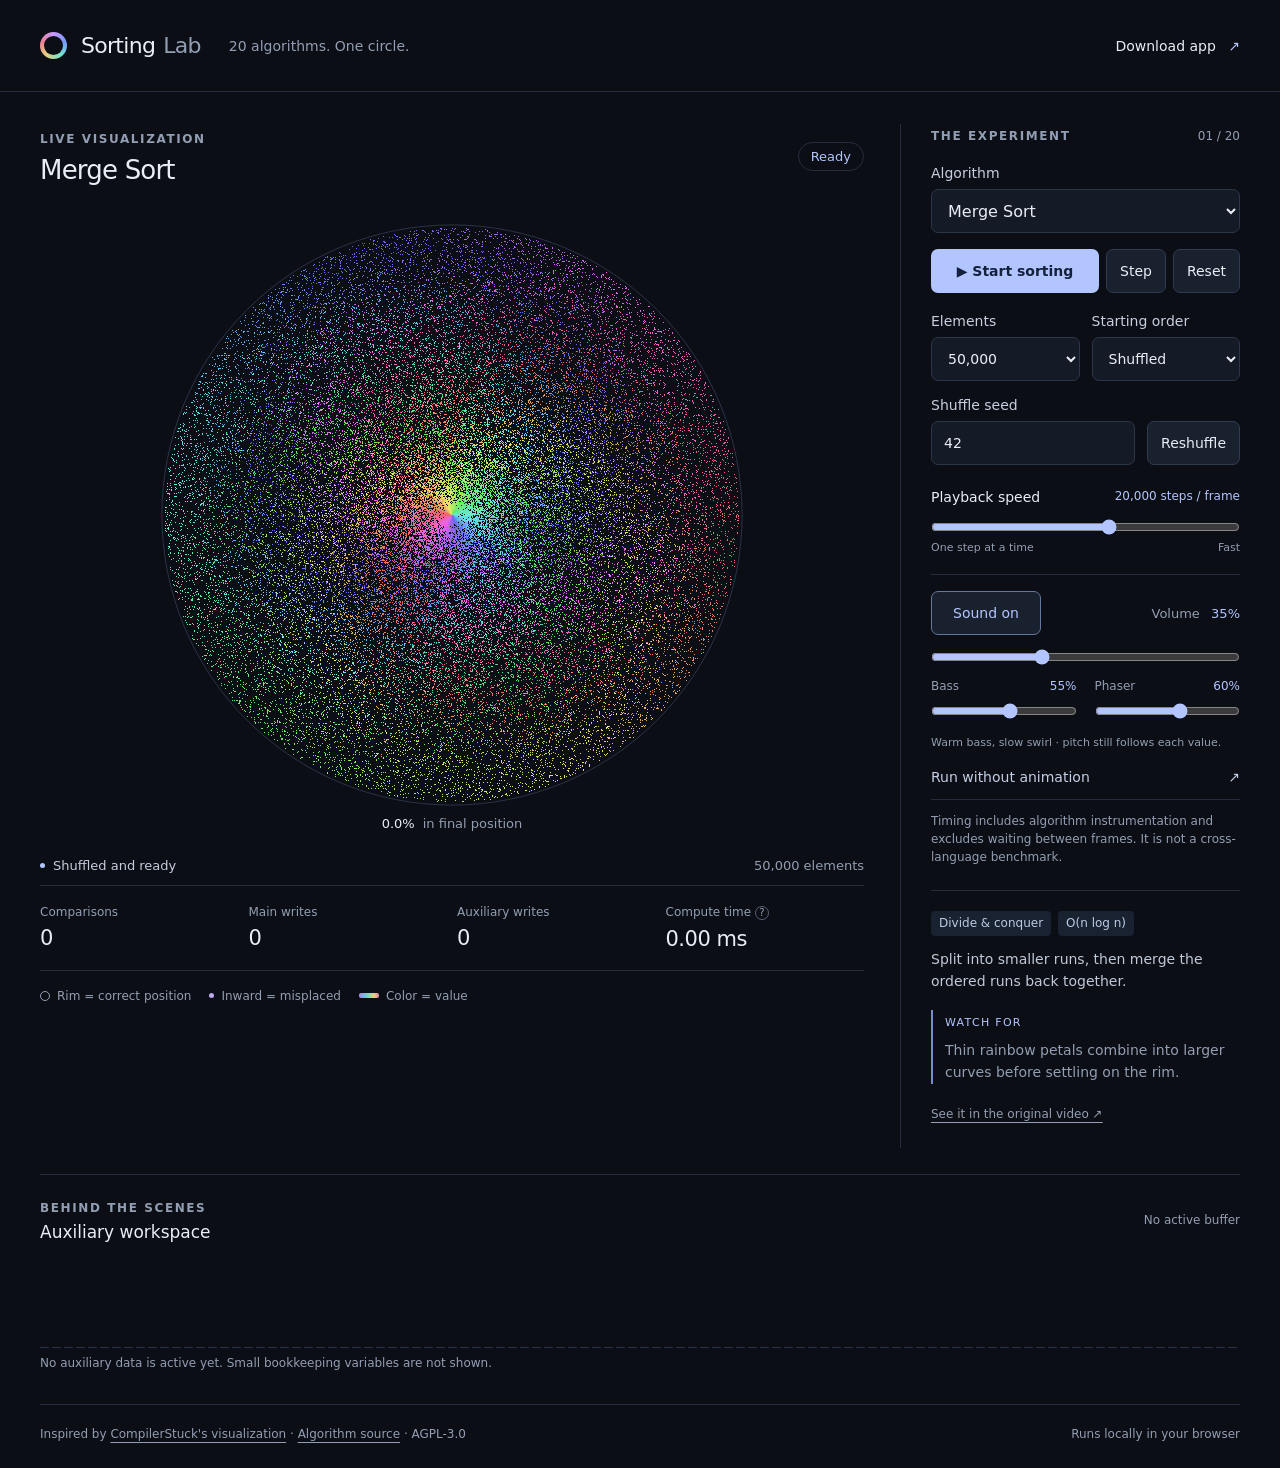
==== commit 27566180: "Add bass and phaser controls with finer playback speed settings" ====
--- a/index.html
+++ b/index.html
@@ -4,6 +4,7 @@
 <style>:root{color-scheme:dark;--bg:#0b0e14;--panel:#10151e;--edge:#252d3d;--text:#e9edf5;--muted:#929eb3;--accent:#b3c5ff;--soft:#202c47;font-family:Inter,Segoe UI,system-ui,sans-serif;font-size:16px}*{box-sizing:border-box}body{margin:0;background:var(--bg);color:var(--text)}button,input,select{font:inherit}button,a,input,select{-webkit-tap-highlight-color:transparent}button{cursor:pointer}button:disabled{opacity:.4;cursor:default}button:focus-visible,a:focus-visible,input:focus-visible,select:focus-visible{outline:2px solid var(--accent);outline-offset:4px}button{transition:background .15s,color .15s}a{color:var(--muted);text-underline-offset:4px}a:hover{color:var(--text)}.top{max-width:1400px;margin:auto;height:92px;display:flex;align-items:center;gap:28px;padding:0 40px;border-bottom:1px solid var(--edge)}.brand{text-decoration:none;color:var(--text);display:flex;gap:8px;align-items:center;font-size:22px;letter-spacing:-.7px}.brand b{font-weight:400;color:var(--muted)}.brand-mark{width:27px;height:27px;border-radius:50%;background:conic-gradient(#c899ff,#769aff,#72e6cb,#e6d080,#ed8097,#c899ff);position:relative;margin-right:6px}.brand-mark:after{content:'';position:absolute;inset:4px;border-radius:50%;background:var(--bg)}.top-note{font-size:14px;color:var(--muted)}.text-button{margin-left:auto;background:none;border:0;color:var(--text);font-size:14px;padding:12px 0}.text-button span{margin-left:8px;color:var(--accent)}main{max-width:1400px;margin:auto;padding:32px 40px 24px;display:grid;grid-template-columns:minmax(0,1fr) 340px;gap:26px 36px}.visual-panel{min-width:0}.stage-heading{display:flex;justify-content:space-between;align-items:center;padding-top:4px}.eyebrow{font-size:12px;font-weight:600;letter-spacing:1.6px;color:var(--muted)}h1{font-size:26px;letter-spacing:-.8px;font-weight:500;margin:8px 0 0}h2{font-size:17px;font-weight:500;margin:6px 0 0}.pill{border:1px solid var(--edge);padding:6px 12px;border-radius:30px;font-size:13px;color:var(--accent)}.canvas-wrap{position:relative;max-width:660px;margin:0 auto}.canvas-wrap canvas{display:block;width:100%;aspect-ratio:1}.stage-caption{position:absolute;bottom:14px;left:0;right:0;text-align:center;pointer-events:none;display:flex;gap:8px;justify-content:center;color:var(--muted);font-size:13px}.stage-caption #placed{color:var(--text);font-variant-numeric:tabular-nums}.phase-row{min-height:40px;display:flex;gap:8px;align-items:center;color:var(--muted);font-size:13px;flex-wrap:wrap}.phase-row #phase{color:#c5cddd}.phase-dot{width:5px;height:5px;flex:none;background:var(--accent);border-radius:50%}#element-label{margin-left:auto}.metrics{display:grid;grid-template-columns:repeat(4,minmax(0,1fr));border-top:1px solid var(--edge);border-bottom:1px solid var(--edge);padding:19px 0;gap:10px}.metrics div>span{color:var(--muted);font-size:12px;display:block}.metrics strong{font-weight:450;display:block;font-size:21px;margin-top:7px;font-variant-numeric:tabular-nums;letter-spacing:-.5px}.hint{border:1px solid #556179;border-radius:50%;font-size:10px;width:14px;height:14px;padding:0;background:none;color:var(--muted);vertical-align:middle}.legend{display:flex;gap:18px;flex-wrap:wrap;color:var(--muted);font-size:12px;padding-top:18px}.legend span{display:flex;align-items:center;gap:7px}.legend-ring{height:10px;width:10px;border:1px solid var(--muted);border-radius:50%}.legend-point{width:5px;height:5px;background:#bca8ef;border-radius:50%}.legend-spectrum{width:20px;height:5px;background:linear-gradient(90deg,#b384df,#77b8e4,#85dab2,#edce7b,#dd82ae);border-radius:2px}.controls{border-left:1px solid var(--edge);padding-left:30px}.control-heading{display:flex;justify-content:space-between;margin:5px 0 22px}.control-heading>span:last-child{font-size:12px;color:var(--muted);font-variant-numeric:tabular-nums}.field{display:flex;flex-direction:column;gap:8px;font-size:14px;color:#c7cfdf;min-width:0}.field select,.field input{background:#151b26;color:var(--text);border:1px solid #2c364a;border-radius:7px;min-height:44px;padding:10px 12px;min-width:0;width:100%}#algorithm{font-size:16px}.algorithm-info{margin:18px 0 24px;font-size:14px;line-height:1.6}.info-tags{display:flex;gap:7px;flex-wrap:wrap}.info-tags span{font-size:12px;background:#192231;padding:3px 8px;border-radius:4px;color:#becae5}.algorithm-info p{color:#c0c9d9;margin:12px 0}.watch{border-left:2px solid #768dcc;padding-left:12px;margin:18px 0}.watch>span{font-size:11px;letter-spacing:1.3px;color:var(--accent)}.watch p{font-size:14px;margin:6px 0;color:var(--muted)}.algorithm-info a{font-size:12px}.input-row{display:grid;grid-template-columns:1fr 1fr;gap:12px}.seed-row{display:grid;grid-template-columns:1fr auto;gap:12px;align-items:end;margin-top:16px}.secondary{background:#19212f;color:var(--text);border:1px solid #313b50;border-radius:7px;padding:11px 13px;font-size:14px;min-height:44px}.secondary:hover{background:#273247}.speed-label{display:flex;justify-content:space-between;gap:12px;flex-wrap:wrap;font-size:14px;margin-top:24px}.speed-label output{font-size:12px;color:var(--accent)}input[type=range]{width:100%;accent-color:var(--accent);margin:14px 0 6px;cursor:pointer}.range-labels{display:flex;justify-content:space-between;font-size:11px;color:var(--muted)}.transport{display:grid;grid-template-columns:1fr auto auto;gap:7px;margin-top:22px}.primary{background:var(--accent);color:#13213d;font-size:14px;font-weight:600;border:0;border-radius:7px;padding:12px;min-height:44px}.primary:hover{background:#cbd7ff}.benchmark{display:flex;justify-content:space-between;width:100%;color:#c4cee5;background:none;border:0;border-bottom:1px solid var(--edge);font-size:14px;text-align:left;padding:17px 0 14px}.benchmark:hover{color:var(--accent)}.note{font-size:12px;color:var(--muted);line-height:1.5;margin:12px 0 0}.aux-panel{grid-column:1/-1;border-top:1px solid var(--edge);padding-top:22px}.aux-header{display:flex;justify-content:space-between;align-items:center;gap:14px}#aux-count{color:var(--muted);font-size:12px}#auxplot{width:100%;height:90px;display:block;margin-top:16px}#aux-note{font-size:12px;color:var(--muted);margin:8px 0}footer{grid-column:1/-1;display:flex;justify-content:space-between;gap:16px;flex-wrap:wrap;border-top:1px solid var(--edge);padding-top:20px;font-size:12px;color:var(--muted);line-height:1.6}#state-pill[data-state=complete]{color:#88dfbd;border-color:#30594a}#state-pill[data-state=error]{color:#ffadaf;border-color:#713a43}@media(min-width:1500px){.canvas-wrap{max-width:690px}}@media(max-width:1050px){main{padding:24px;gap:24px;grid-template-columns:minmax(0,1fr) 310px}.controls{padding-left:22px}.top{padding:0 24px}.metrics{grid-template-columns:repeat(2,minmax(0,1fr));gap:20px}.legend{gap:12px}.top-note{display:none}}@media(max-width:760px){.top{height:74px;padding:0 20px}.brand{font-size:20px}main{display:flex;flex-direction:column;padding:22px 20px;gap:28px}.controls{border-left:0;border-top:1px solid var(--edge);padding:24px 0 0}.canvas-wrap{max-width:540px}.metrics{grid-template-columns:repeat(4,minmax(0,1fr));gap:8px}.metrics strong{font-size:17px}.metrics div>span{font-size:11px}.stage-caption{bottom:0}.legend{line-height:1.5}.text-button{font-size:12px}h1{font-size:23px}.aux-panel{padding-top:24px}}@media(max-width:380px){.metrics{grid-template-columns:1fr 1fr}.top{gap:10px}.transport{grid-template-columns:1fr auto auto}.secondary{padding:10px}.phase-row{font-size:12px}.legend{gap:10px}}
 .controls{display:flex;flex-direction:column}.controls>.control-heading{order:0}.controls>.field{order:1}.controls>.transport{order:2;margin:16px 0 20px}.controls>.input-row{order:3}.controls>.seed-row{order:4}.controls>.speed-label{order:5}.controls>#speed{order:6}.controls>.range-labels{order:7}.controls>.benchmark{order:8}.controls>.note{order:9}.controls>.algorithm-info{order:10;border-top:1px solid var(--edge);padding-top:20px;margin-top:24px}
 .controls>.sound-controls{order:8;margin-top:20px;padding-top:16px;border-top:1px solid var(--edge)}.sound-row{display:flex;justify-content:space-between;align-items:center;gap:14px}.sound-row label{font-size:13px;color:var(--muted)}.sound-row output{display:inline-block;min-width:36px;text-align:right;color:var(--accent)}#sound{min-width:110px}#sound[aria-pressed=true]{border-color:#64779e;color:var(--accent)}.sound-controls .note{margin-top:3px;font-size:11px}
+.sound-effects{display:grid;grid-template-columns:1fr 1fr;gap:18px;margin:8px 0 10px}.sound-effects label{display:flex;justify-content:space-between;gap:8px;font-size:12px;color:var(--muted)}.sound-effects output{color:var(--accent);font-variant-numeric:tabular-nums}.sound-effects input{margin-top:10px}
 </style></head><body>
 <header class="top"><a class="brand" href="#" aria-label="Sorting Lab home"><span class="brand-mark" aria-hidden="true"></span>Sorting <b>Lab</b></a><span class="top-note">20 algorithms. One circle.</span><button class="text-button" id="download">Download app <span aria-hidden="true">↗</span></button></header>
 <main>
@@ -20,9 +21,9 @@
     <div class="algorithm-info"><div class="info-tags"><span id="family">Divide & conquer</span><span id="complexity">O(n log n)</span></div><p id="description">Split the array into smaller runs, then merge them back into order.</p><div class="watch"><span>WATCH FOR</span><p id="watch">Thin rainbow petals join into larger curves before settling on the rim.</p></div><a id="chapter" href="https://www.youtube.com/watch?v=M3OuTtW662Y" target="_blank" rel="noopener">See it in the original video ↗</a></div>
     <div class="input-row"><label class="field" for="size">Elements<select id="size"><option value="64">64</option><option value="256">256</option><option value="1024">1,024</option><option value="5000">5,000</option><option value="10000">10,000</option><option value="50000" selected>50,000</option></select></label><label class="field" for="pattern">Starting order<select id="pattern"><option value="random">Shuffled</option><option value="almost">Nearly sorted</option><option value="reverse">Reversed</option><option value="sorted">Sorted</option></select></label></div>
     <div class="seed-row"><label class="field" for="seed">Shuffle seed<input id="seed" type="number" min="0" max="4294967295" step="1" value="42"></label><button id="shuffle" class="secondary" title="Create a new shuffle seed">Reshuffle</button></div>
-    <label class="speed-label" for="speed"><span>Playback speed</span><output id="speed-label">20,000 steps / frame</output></label><input id="speed" type="range" min="0" max="7" value="5"><div class="range-labels"><span>One step at a time</span><span>Fast</span></div>
+    <label class="speed-label" for="speed"><span>Playback speed</span><output id="speed-label">20,000 steps / frame</output></label><input id="speed" type="range" min="0" max="162" value="94"><div class="range-labels"><span>One step at a time</span><span>Fast</span></div>
     <div class="transport"><button class="primary" id="play">▶ Start sorting</button><button class="secondary" id="step" title="Advance one comparison, write, or algorithm checkpoint">Step</button><button class="secondary" id="reset" title="Restore the same input and seed">Reset</button></div>
-    <div class="sound-controls"><div class="sound-row"><button id="sound" class="secondary" aria-pressed="true">Sound on</button><label for="volume">Volume <output id="volume-label">35%</output></label></div><input id="volume" type="range" min="0" max="100" value="35" aria-label="Sound volume"><p id="sound-note" class="note">Soft tones · pitch follows the value being written.</p></div>
+    <div class="sound-controls"><div class="sound-row"><button id="sound" class="secondary" aria-pressed="true">Sound on</button><label for="volume">Volume <output id="volume-label">35%</output></label></div><input id="volume" type="range" min="0" max="100" value="35" aria-label="Sound volume"><div class="sound-effects"><div><label for="bass">Bass <output id="bass-label">55%</output></label><input id="bass" type="range" min="0" max="100" value="55" aria-label="Bass amount"></div><div><label for="phaser">Phaser <output id="phaser-label">60%</output></label><input id="phaser" type="range" min="0" max="100" value="60" aria-label="Phaser amount"></div></div><p id="sound-note" class="note">Warm bass, slow swirl · pitch still follows each value.</p></div>
     <button id="benchmark" class="benchmark">Run without animation <span aria-hidden="true">↗</span></button><p id="run-note" class="note">Timing measures this browser implementation, not the video's Java code.</p>
   </aside>
   <section class="aux-panel" aria-label="Auxiliary data"><div class="aux-header"><div><span class="eyebrow">BEHIND THE SCENES</span><h2 id="aux-title">Auxiliary workspace</h2></div><span id="aux-count">No active buffer</span></div><canvas id="auxplot" role="img" aria-label="Auxiliary workspace values, grouped into up to 100 bars"></canvas><p id="aux-note">Temporary buffers and bucket counts appear here as the algorithm works.</p></section>
@@ -786,7 +787,7 @@
    MidiSys.java. The soft, sine-led voice is synthesized with Web Audio;
    no Java, MIDI device, soundfont download, or third-party runtime is required. */
 function SortingAudio({createContext,onError=()=>{}}={}) {
-  let context=null,master=null,wave=null,voice=null,enabled=true,volume=.35;
+  let context=null,master=null,wave=null,lfo=null,voice=null,enabled=true,volume=.35,bass=.55,phaser=.6;
   function silence(){
     if(!voice||!context)return;
     const old=voice;voice=null;
@@ -797,6 +798,7 @@
     old.gate.gain.setValueAtTime(1,now);
     old.gate.gain.linearRampToValueAtTime(0,now+.008);
     old.osc.stop(now+.012);
+    old.sub.stop(now+.012);
   }
   function unlock(){
     if(!enabled)return Promise.resolve();
@@ -808,6 +810,8 @@
         // No dense upper spectrum, random phase, or sharp per-frame restarts.
         const real=new Float32Array(4),imag=new Float32Array([0,1,.09,.018]);
         wave=context.createPeriodicWave(real,imag);
+        // Slow modulation controls filter phase only; it is never audible itself.
+        lfo=context.createOscillator();lfo.type='sine';lfo.frequency.value=.14;lfo.start();
       }
       return context.resume().catch(onError);
     }catch(error){onError(error);return Promise.resolve();}
@@ -817,15 +821,28 @@
     const now=context.currentTime,note=SortingAudio.noteFor(value,length),frequency=440*Math.pow(2,(note-69)/12);
     if(voice&&now>=voice.endsAt){silence();}
     if(!voice){
-      const osc=context.createOscillator(),gain=context.createGain(),gate=context.createGain();
+      const sub=context.createOscillator(),osc=context.createOscillator(),gain=context.createGain(),gate=context.createGain();
       osc.setPeriodicWave(wave);osc.frequency.value=frequency;gain.gain.value=0;
-      osc.connect(gain);gain.connect(gate);gate.connect(master);
-      const current={osc,gain,gate,note,endsAt:now};voice=current;
-      osc.onended=()=>{osc.disconnect();gain.disconnect();gate.disconnect();if(voice===current)voice=null;};
-      osc.start(now);
+      const subLevel=context.createGain(),dry=context.createGain(),wet=context.createGain();
+      sub.type='sine';sub.frequency.value=frequency/2;subLevel.gain.value=bass*.65;
+      dry.gain.value=1-phaser*.5;wet.gain.value=phaser*.5;
+      // Mix a swept four-stage all-pass chain with the dry voice. The sub-bass
+      // bypasses it so the bass stays solid as the upper voice moves.
+      const filters=[],depths=[];let previous=osc;
+      for(const center of [180,270,405,607.5]){
+        const filter=context.createBiquadFilter(),depth=context.createGain();
+        filter.type='allpass';filter.frequency.value=center;filter.Q.value=.5;depth.gain.value=center*.72;
+        lfo.connect(depth);depth.connect(filter.frequency);previous.connect(filter);previous=filter;
+        filters.push(filter);depths.push(depth);
+      }
+      previous.connect(wet);wet.connect(gain);osc.connect(dry);dry.connect(gain);
+      sub.connect(subLevel);subLevel.connect(gain);gain.connect(gate);gate.connect(master);
+      const current={osc,sub,subLevel,dry,wet,gain,gate,filters,depths,note,endsAt:now};voice=current;
+      osc.onended=()=>{osc.disconnect();sub.disconnect();subLevel.disconnect();dry.disconnect();wet.disconnect();gain.disconnect();gate.disconnect();for(const filter of filters)filter.disconnect();for(const depth of depths){lfo.disconnect(depth);depth.disconnect();}if(voice===current)voice=null;};
+      osc.start(now);sub.start(now);
     }else if(voice.note!==note){
       // Keep oscillator phase continuous while approaching the same mapped pitch.
-      voice.osc.frequency.setTargetAtTime(frequency,now,.018);voice.note=note;
+      voice.osc.frequency.setTargetAtTime(frequency,now,.018);voice.sub.frequency.setTargetAtTime(frequency/2,now,.018);voice.note=note;
     }
     const level=.12,hold=step?.045:.08,release=step?.025:.05;
     voice.gain.gain.cancelScheduledValues(now);
@@ -834,11 +851,14 @@
     voice.endsAt=now+(step?.23:.55);
     // Replacing the scheduled stop extends this one voice while writes continue.
     voice.osc.stop(voice.endsAt);
+    voice.sub.stop(voice.endsAt);
   }
   function setEnabled(value){enabled=!!value;if(!enabled)silence();}
   function setVolume(value){volume=Math.max(0,Math.min(1,Number(value)||0));if(master)master.gain.setTargetAtTime(volume,context.currentTime,.01);if(!volume)silence();}
-  function dispose(){silence();if(context)context.close().catch(()=>{});}
-  return {unlock,play,silence,setEnabled,setVolume,dispose,get enabled(){return enabled;},get volume(){return volume;}};
+  function setBass(value){bass=Math.max(0,Math.min(1,Number(value)||0));if(voice)voice.subLevel.gain.setTargetAtTime(bass*.65,context.currentTime,.025);}
+  function setPhaser(value){phaser=Math.max(0,Math.min(1,Number(value)||0));if(voice){voice.dry.gain.setTargetAtTime(1-phaser*.5,context.currentTime,.025);voice.wet.gain.setTargetAtTime(phaser*.5,context.currentTime,.025);}}
+  function dispose(){silence();if(lfo)lfo.stop();if(context)context.close().catch(()=>{});}
+  return {unlock,play,silence,setEnabled,setVolume,setBass,setPhaser,dispose,get enabled(){return enabled;},get volume(){return volume;},get bass(){return bass;},get phaser(){return phaser;}};
 }
 SortingAudio.noteFor=(value,length)=>length>0?Math.max(0,Math.min(127,28+Math.floor(40*(value+1)/length))):28;
 if(typeof module!=='undefined')module.exports={SortingAudio,noteFor:SortingAudio.noteFor};
@@ -867,7 +887,10 @@
  ['tim','Tim Sort · video variant','Hybrid','O(n log n)','Insertion-sort fixed runs of 32, then merge progressively larger runs. This is a simplified TimSort variant.','Fine ordered curves merge into larger petals and eventually into the finished circle.',567]
 ];
 const slow=new Set(['gnome','shaker','bubble','odd','double','insertion','selection','cycle']);
-const speeds=[1,10,100,1000,5000,20000,100000,1000000];
+// Dense low/mid-range stops keep slower algorithms easy to watch; wider high
+// ranges still reach a million checkpoints without an impractically long slider.
+const speeds=[...Array.from({length:10},(_,i)=>i+1),...Array.from({length:9},(_,i)=>(i+2)*10),...[100,1000,10000,100000].flatMap(base=>Array.from({length:36},(_,i)=>base+(i+1)*base/4))];
+$('speed').max=String(speeds.length-1);$('speed').value=String(speeds.indexOf(20000));
 $('algorithm').replaceChildren(...algorithms.map(([id,name])=>{const o=document.createElement('option');o.value=id;o.textContent=name;return o;}));
 const canvas=$('plot'),ctx=canvas.getContext('2d',{alpha:false}),auxcanvas=$('auxplot'),auxctx=auxcanvas.getContext('2d');
 let array=new Int32Array(0),initial=null,worker=null,token=0,ready=false,pending=false,running=false,done=false,started=false,fast=false;
@@ -876,9 +899,11 @@
 const workerUrl=URL.createObjectURL(new Blob(['('+SortingEngine.toString()+')(self);'],{type:'application/javascript'}));
 let soundStep=false;
 const sound=new SortingAudio({onError:()=>{sound.setEnabled(false);soundControls();$('sound-note').textContent='Sound could not start. Click Sound on to try again.';}});
-function soundControls(){$('sound').textContent=sound.enabled?'Sound on':'Sound off';$('sound').setAttribute('aria-pressed',String(sound.enabled));$('volume-label').textContent=Math.round(sound.volume*100)+'%';}
-$('sound').addEventListener('click',()=>{sound.setEnabled(!sound.enabled);if(sound.enabled){sound.unlock();$('sound-note').textContent='Soft tones · pitch follows the value being written.';}soundControls();});
+function soundControls(){$('sound').textContent=sound.enabled?'Sound on':'Sound off';$('sound').setAttribute('aria-pressed',String(sound.enabled));$('volume-label').textContent=Math.round(sound.volume*100)+'%';$('bass-label').textContent=Math.round(sound.bass*100)+'%';$('phaser-label').textContent=Math.round(sound.phaser*100)+'%';}
+$('sound').addEventListener('click',()=>{sound.setEnabled(!sound.enabled);if(sound.enabled){sound.unlock();$('sound-note').textContent='Warm bass, slow swirl · pitch still follows each value.';}soundControls();});
 $('volume').addEventListener('input',()=>{sound.setVolume(Number($('volume').value)/100);soundControls();});
+$('bass').addEventListener('input',()=>{sound.setBass(Number($('bass').value)/100);soundControls();});
+$('phaser').addEventListener('input',()=>{sound.setPhaser(Number($('phaser').value)/100);soundControls();});
 soundControls();
 function seeded(n,pattern,seed){const a=Int32Array.from({length:n},(_,i)=>i);let s=seed>>>0;const rand=()=>{s=(Math.imul(s,1664525)+1013904223)>>>0;return s/4294967296;};const swap=(i,j)=>{const t=a[i];a[i]=a[j];a[j]=t;};
  if(pattern==='reverse')a.reverse();else if(pattern==='random')for(let i=n-1;i>0;i--)swap(i,Math.floor(rand()*(i+1)));else if(pattern==='almost')for(let k=0;k<Math.max(1,Math.floor(n*.01));k++){const i=Math.floor(rand()*n);swap(i,Math.min(n-1,i+1+Math.floor(rand()*8)));}return a;}
@@ -923,7 +948,7 @@
 function step(){if(!ready||running||done||pending)return;sound.unlock();soundStep=true;started=true;fast=false;state('Paused');tick(true);}
 $('play').addEventListener('click',play);$('step').addEventListener('click',step);$('reset').addEventListener('click',()=>reset());$('shuffle').addEventListener('click',()=>{const x=new Uint32Array(1);crypto.getRandomValues(x);$('seed').value=x[0];reset();});$('benchmark').addEventListener('click',()=>reset(true,true));
 for(const id of ['algorithm','size','pattern','seed'])$(id).addEventListener('change',()=>reset());
-function speedLabel(){const n=speeds[Number($('speed').value)];$('speed-label').textContent=fmt.format(n)+' step'+(n===1?'':'s')+' / frame';}$('speed').addEventListener('input',speedLabel);
+function speedLabel(){const n=speeds[Number($('speed').value)],description=fmt.format(n)+' step'+(n===1?'':'s')+' per frame';$('speed-label').textContent=description.replace(' per frame',' / frame');$('speed').setAttribute('aria-valuetext',description);}$('speed').addEventListener('input',speedLabel);
 $('download').addEventListener('click',()=>{const html='<!doctype html>\n'+document.documentElement.outerHTML,url=URL.createObjectURL(new Blob([html],{type:'text/html'})),a=document.createElement('a');a.href=url;a.download='sorting-lab.html';a.click();setTimeout(()=>URL.revokeObjectURL(url),2000);});
 function snapshot(){return {algorithm:$('algorithm').value,elements:array.length,seed:Number($('seed').value),pattern:$('pattern').value,state:$('state-pill').textContent,phase:lastPhase,metrics:{...lastMetrics},correctlyPlaced:finalPositions};}
 async function settle(){const deadline=performance.now()+5000;while((!ready||pending)&&performance.now()<deadline){if($('state-pill').dataset.state==='error')throw new Error(lastPhase);await new Promise(resolve=>setTimeout(resolve,10));}if(!ready||pending)throw new Error('Experiment is still initializing');if(dirty)draw();return snapshot();}
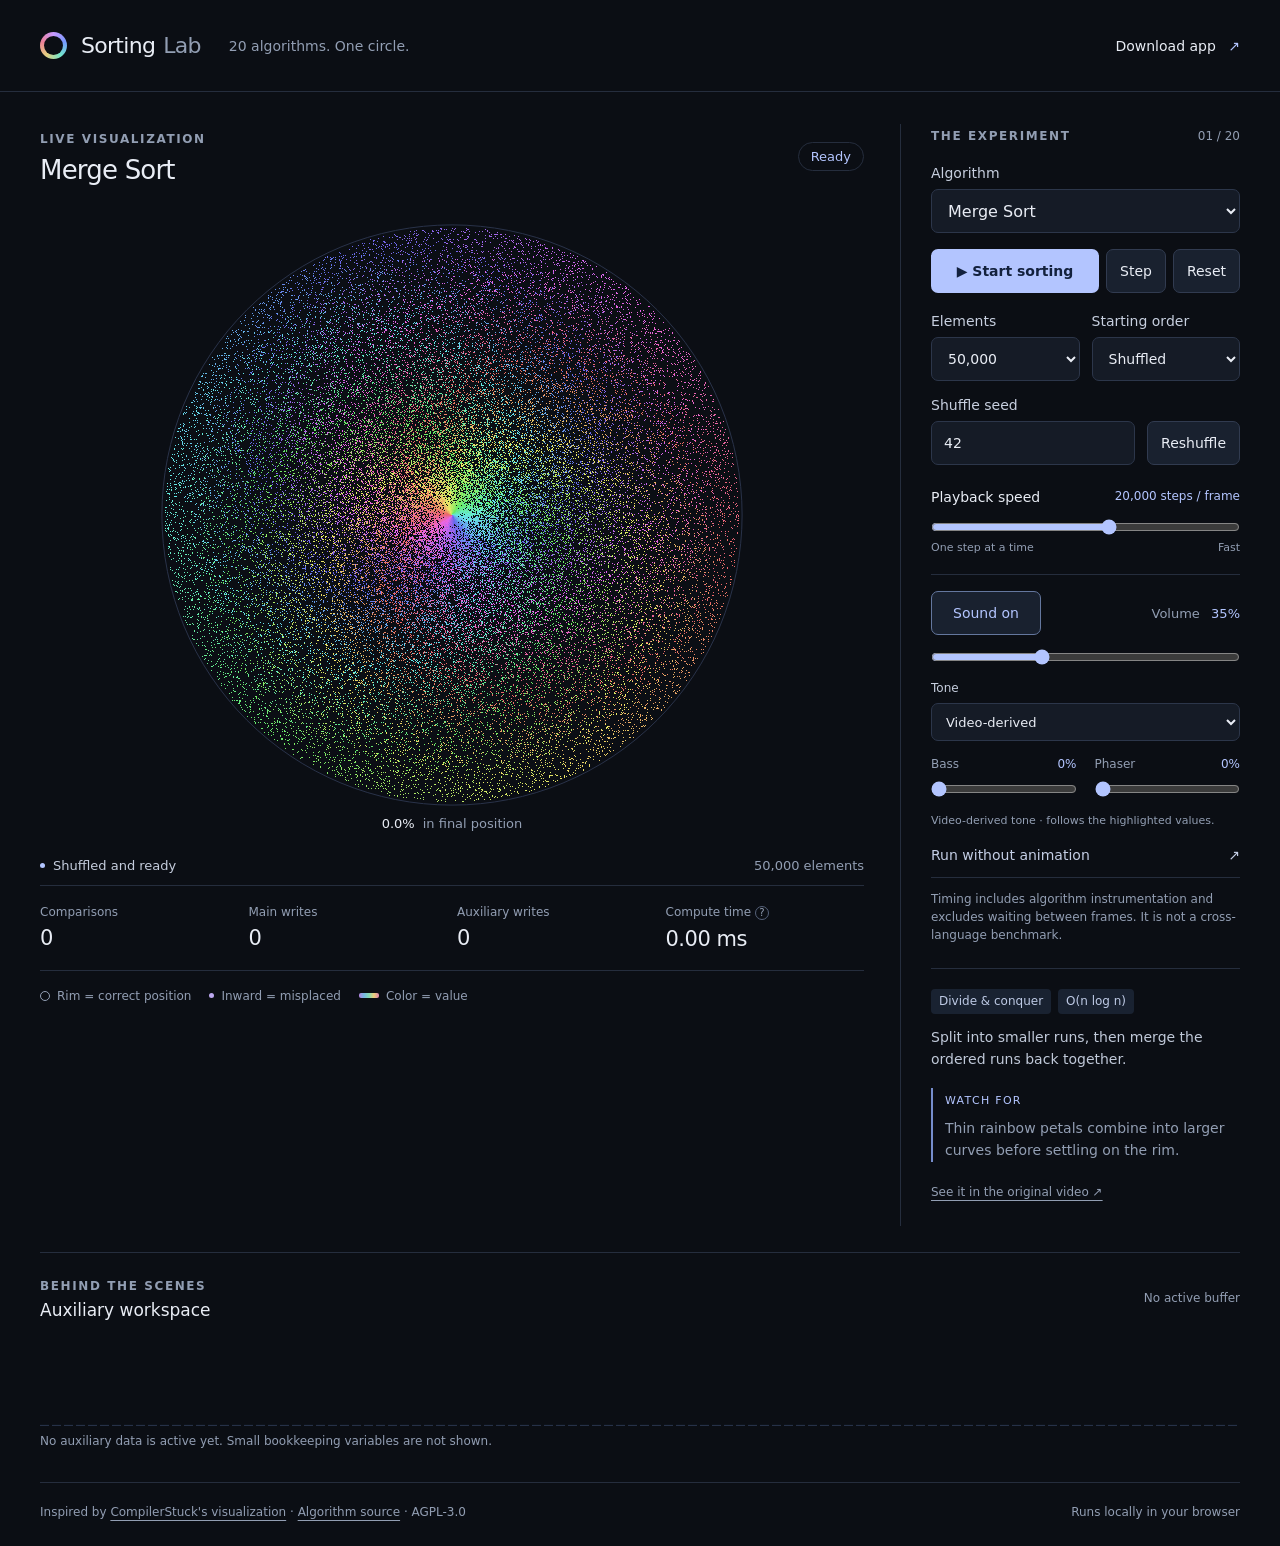
==== commit e2ffeede: "Match audio to recording-derived tone models and current sorting highlights" ====
--- a/index.html
+++ b/index.html
@@ -5,6 +5,7 @@
 .controls{display:flex;flex-direction:column}.controls>.control-heading{order:0}.controls>.field{order:1}.controls>.transport{order:2;margin:16px 0 20px}.controls>.input-row{order:3}.controls>.seed-row{order:4}.controls>.speed-label{order:5}.controls>#speed{order:6}.controls>.range-labels{order:7}.controls>.benchmark{order:8}.controls>.note{order:9}.controls>.algorithm-info{order:10;border-top:1px solid var(--edge);padding-top:20px;margin-top:24px}
 .controls>.sound-controls{order:8;margin-top:20px;padding-top:16px;border-top:1px solid var(--edge)}.sound-row{display:flex;justify-content:space-between;align-items:center;gap:14px}.sound-row label{font-size:13px;color:var(--muted)}.sound-row output{display:inline-block;min-width:36px;text-align:right;color:var(--accent)}#sound{min-width:110px}#sound[aria-pressed=true]{border-color:#64779e;color:var(--accent)}.sound-controls .note{margin-top:3px;font-size:11px}
 .sound-effects{display:grid;grid-template-columns:1fr 1fr;gap:18px;margin:8px 0 10px}.sound-effects label{display:flex;justify-content:space-between;gap:8px;font-size:12px;color:var(--muted)}.sound-effects output{color:var(--accent);font-variant-numeric:tabular-nums}.sound-effects input{margin-top:10px}
+.tone-field{margin:10px 0 16px;font-size:12px}.tone-field select{font-size:13px;min-height:38px;padding:8px 10px}
 </style></head><body>
 <header class="top"><a class="brand" href="#" aria-label="Sorting Lab home"><span class="brand-mark" aria-hidden="true"></span>Sorting <b>Lab</b></a><span class="top-note">20 algorithms. One circle.</span><button class="text-button" id="download">Download app <span aria-hidden="true">↗</span></button></header>
 <main>
@@ -23,7 +24,7 @@
     <div class="seed-row"><label class="field" for="seed">Shuffle seed<input id="seed" type="number" min="0" max="4294967295" step="1" value="42"></label><button id="shuffle" class="secondary" title="Create a new shuffle seed">Reshuffle</button></div>
     <label class="speed-label" for="speed"><span>Playback speed</span><output id="speed-label">20,000 steps / frame</output></label><input id="speed" type="range" min="0" max="162" value="94"><div class="range-labels"><span>One step at a time</span><span>Fast</span></div>
     <div class="transport"><button class="primary" id="play">▶ Start sorting</button><button class="secondary" id="step" title="Advance one comparison, write, or algorithm checkpoint">Step</button><button class="secondary" id="reset" title="Restore the same input and seed">Reset</button></div>
-    <div class="sound-controls"><div class="sound-row"><button id="sound" class="secondary" aria-pressed="true">Sound on</button><label for="volume">Volume <output id="volume-label">35%</output></label></div><input id="volume" type="range" min="0" max="100" value="35" aria-label="Sound volume"><div class="sound-effects"><div><label for="bass">Bass <output id="bass-label">55%</output></label><input id="bass" type="range" min="0" max="100" value="55" aria-label="Bass amount"></div><div><label for="phaser">Phaser <output id="phaser-label">60%</output></label><input id="phaser" type="range" min="0" max="100" value="60" aria-label="Phaser amount"></div></div><p id="sound-note" class="note">Warm bass, slow swirl · pitch still follows each value.</p></div>
+    <div class="sound-controls"><div class="sound-row"><button id="sound" class="secondary" aria-pressed="true">Sound on</button><label for="volume">Volume <output id="volume-label">35%</output></label></div><input id="volume" type="range" min="0" max="100" value="35" aria-label="Sound volume"><label class="field tone-field" for="tone">Tone<select id="tone"><option value="reference" selected>Video-derived</option><option value="soft">Soft synth</option></select></label><div class="sound-effects"><div><label for="bass">Bass <output id="bass-label">0%</output></label><input id="bass" type="range" min="0" max="100" value="0" aria-label="Bass amount"></div><div><label for="phaser">Phaser <output id="phaser-label">0%</output></label><input id="phaser" type="range" min="0" max="100" value="0" aria-label="Phaser amount"></div></div><p id="sound-note" class="note">Video-derived tone · follows the highlighted values.</p></div>
     <button id="benchmark" class="benchmark">Run without animation <span aria-hidden="true">↗</span></button><p id="run-note" class="note">Timing measures this browser implementation, not the video's Java code.</p>
   </aside>
   <section class="aux-panel" aria-label="Auxiliary data"><div class="aux-header"><div><span class="eyebrow">BEHIND THE SCENES</span><h2 id="aux-title">Auxiliary workspace</h2></div><span id="aux-count">No active buffer</span></div><canvas id="auxplot" role="img" aria-label="Auxiliary workspace values, grouped into up to 100 bars"></canvas><p id="aux-note">Temporary buffers and bucket counts appear here as the algorithm works.</p></section>
@@ -701,9 +702,9 @@
     const s={a:Int32Array.from(input),aux:new Int32Array(0),auxLabel:'No auxiliary array',phase:'Ready',active:[],soundIndex:-1,metrics:{comparisons:0,swaps:0,writes:0,auxWrites:0},iterator:null};
     const a=s.a,m=s.metrics;
     function cmp(x,y){m.comparisons++;return x-y;}
-    function set(i,v){a[i]=v;m.writes++;s.active=[i];s.soundIndex=Math.max(s.soundIndex,i);}
-    function swap(i,j){s.active=[i,j];if(i!==j){const t=a[i];a[i]=a[j];a[j]=t;m.swaps++;m.writes+=2;s.soundIndex=Math.max(s.soundIndex,i,j);}}
-    function mark(i,j=i){s.active=[i,j];}
+    function set(i,v){a[i]=v;m.writes++;s.active=[i];s.soundIndex=i;}
+    function swap(i,j){s.active=[i,j];if(i!==j){const t=a[i];a[i]=a[j];a[j]=t;m.swaps++;m.writes+=2;s.soundIndex=Math.max(i,j);}}
+    function mark(i,j=i){s.active=[i,j];s.soundIndex=Math.max(i,j);if(s.soundIndex<0||s.soundIndex>=n)s.soundIndex=-1;}
     function* insertion(lo=0,hi=n-1,gap=1){
       for(let i=lo+gap;i<=hi;i++){const v=a[i];let j=i;
         while(j-gap>=lo){mark(j,j-gap);const c=cmp(a[j-gap],v);yield;if(c<=0)break;set(j,a[j-gap]);yield;j-=gap;}
@@ -714,7 +715,7 @@
       s.phase='Copying a run';const b=new Int32Array(hi-lo+1);s.aux=b;s.auxLabel='Merge buffer';
       for(let k=lo;k<=hi;k++){b[k-lo]=a[k];m.auxWrites++;mark(k);yield;}
       s.phase='Merging runs';let i=0,j=mid-lo+1;const endLeft=j;
-      for(let k=lo;k<=hi;k++){let v;if(i>=endLeft)v=b[j++];else if(j>=b.length)v=b[i++];else{v=cmp(b[i],b[j])<=0?b[i++]:b[j++];}set(k,v);yield;}
+      for(let k=lo;k<=hi;k++){const merging=i<endLeft&&j<b.length;let v;if(i>=endLeft)v=b[j++];else if(j>=b.length)v=b[i++];else{v=cmp(b[i],b[j])<=0?b[i++]:b[j++];}set(k,v);if(merging)mark(k+1);yield;}
     }
     function* merge(lo=0,hi=n-1){if(lo>=hi)return;const mid=(lo+hi)>>1;yield*merge(lo,mid);yield*merge(mid+1,hi);yield*mergeParts(lo,mid,hi);}
     function* quick(){const stack=[[0,n-1]];while(stack.length){const [lo,hi]=stack.pop();if(lo>=hi)continue;let i=lo,j=hi;const p=a[(lo+hi)>>1];s.phase='Partitioning around a pivot';
@@ -753,13 +754,13 @@
     function* bubble(){for(let end=n-1;end>0;end--){let changed=false;s.phase='Bubbling maximum to position '+end;for(let i=0;i<end;i++){mark(i,i+1);if(cmp(a[i],a[i+1])>0){swap(i,i+1);changed=true;}yield;}if(!changed)break;}}
     function* odd(){let changed=true;while(changed){changed=false;for(const parity of [1,0]){s.phase=parity?'Odd pairs':'Even pairs';for(let i=parity;i+1<n;i+=2){mark(i,i+1);if(cmp(a[i],a[i+1])>0){swap(i,i+1);changed=true;}yield;}}}}
     function* double(){for(let lo=0,hi=n-1;lo<hi;lo++,hi--){s.phase='Finding minimum and maximum';let min=lo,max=lo;for(let j=lo+1;j<=hi;j++){mark(j);if(cmp(a[j],a[min])<0)min=j;if(cmp(a[j],a[max])>0)max=j;yield;}swap(lo,min);yield;if(max===lo)max=min;swap(hi,max);yield;}}
-    function* counting(){s.aux=new Int32Array(n);s.auxLabel='Occurrences per value';s.phase='Counting into auxiliary array';for(let i=0;i<n;i++){s.aux[a[i]]++;m.auxWrites++;mark(i);yield;}s.phase='Writing sorted values';let p=0;for(let v=0;v<n;v++){while(s.aux[v]>0){set(p++,v);s.aux[v]--;m.auxWrites++;yield;}}}
+    function* counting(){s.aux=new Int32Array(n);s.auxLabel='Occurrences per value';s.phase='Counting into auxiliary array';for(let i=0;i<n;i++){s.aux[a[i]]++;m.auxWrites++;mark(a[i]);yield;}s.phase='Writing sorted values';let p=0;for(let v=0;v<n;v++){while(s.aux[v]>0){set(p++,v);s.aux[v]--;m.auxWrites++;yield;}}}
     function* selection(){for(let i=0;i<n-1;i++){s.phase='Finding next minimum';let min=i;for(let j=i+1;j<n;j++){mark(j,min);if(cmp(a[j],a[min])<0)min=j;yield;}swap(i,min);yield;}}
     function* cycle(){for(let start=0;start<n-1;start++){let item=a[start],pos=start;s.phase='Finding final position';for(let j=start+1;j<n;j++){mark(j);if(cmp(a[j],item)<0)pos++;yield;}if(pos===start)continue;
       let tmp=a[pos];set(pos,item);item=tmp;yield;
       while(pos!==start){pos=start;for(let j=start+1;j<n;j++){mark(j);if(cmp(a[j],item)<0)pos++;yield;}tmp=a[pos];set(pos,item);item=tmp;yield;}
     }}
-    function* flag(){s.aux=new Int32Array(n);s.auxLabel='Remaining values per bucket';s.phase='Counting destination buckets';for(let i=0;i<n;i++){s.aux[a[i]]++;m.auxWrites++;mark(i);yield;}
+    function* flag(){s.aux=new Int32Array(n);s.auxLabel='Remaining values per bucket';s.phase='Counting destination buckets';for(let i=0;i<n;i++){s.aux[a[i]]++;m.auxWrites++;mark(a[i]);yield;}
       const start=new Int32Array(n);s.phase='Calculating bucket positions';for(let i=1;i<n;i++){start[i]=start[i-1]+s.aux[i-1];m.auxWrites++;yield;}
       s.phase='Following destination cycles';for(let b=0;b<n;b++){while(s.aux[b]>0){const origin=start[b];let from=origin,num=a[from];do{const to=start[num]++;s.aux[num]--;m.auxWrites+=2;const temp=a[to];set(to,num);num=temp;from=to;yield;}while(from!==origin);}}
     }
@@ -776,7 +777,7 @@
     host.onmessage=e=>{try{const q=e.data;if(q.type==='init'){token=q.token;run=create(q.algorithm,q.array);computeMs=0;done=false;snapshot();}
       else if(q.type==='tick'&&run&&q.token===token){const start=performance.now(),budget=Math.max(1,Math.min(q.budget||1,2000000)),limit=q.fast?30:12;let steps=0;
         run.soundIndex=-1;
-        while(!done&&steps<budget){done=run.iterator.next().done;steps++;if(steps%128===0&&performance.now()-start>=limit)break;}
+        while(!done&&steps<budget){run.soundIndex=-1;done=run.iterator.next().done;steps++;if(steps%128===0&&performance.now()-start>=limit)break;}
         computeMs+=performance.now()-start;snapshot(!q.fast||done,!!q.fast);
       }}catch(err){host.postMessage({type:'error',token,message:err.message});}};
   }
@@ -784,10 +785,10 @@
 }
 if(typeof module!=='undefined')module.exports=SortingEngine;
 </script><script>/* Sorting Lab audio, AGPL-3.0. MIDI mapping adapted from CompilerStuck's
-   MidiSys.java. The soft, sine-led voice is synthesized with Web Audio;
+   MidiSys.java. Reference wavetables were fitted to the user's recording;
    no Java, MIDI device, soundfont download, or third-party runtime is required. */
 function SortingAudio({createContext,onError=()=>{}}={}) {
-  let context=null,master=null,wave=null,lfo=null,voice=null,enabled=true,volume=.35,bass=.55,phaser=.6;
+  let context=null,master=null,wave=null,referenceWaves=null,lfo=null,voice=null,enabled=true,volume=.35,bass=0,phaser=0,tone='reference';
   function silence(){
     if(!voice||!context)return;
     const old=voice;voice=null;
@@ -798,6 +799,7 @@
     old.gate.gain.setValueAtTime(1,now);
     old.gate.gain.linearRampToValueAtTime(0,now+.008);
     old.osc.stop(now+.012);
+    old.right.stop(now+.012);
     old.sub.stop(now+.012);
   }
   function unlock(){
@@ -810,6 +812,7 @@
         // No dense upper spectrum, random phase, or sharp per-frame restarts.
         const real=new Float32Array(4),imag=new Float32Array([0,1,.09,.018]);
         wave=context.createPeriodicWave(real,imag);
+        referenceWaves=SortingAudio.referenceTone.map(model=>model.real.map((r,c)=>context.createPeriodicWave(new Float32Array(r),new Float32Array(model.imag[c]),{disableNormalization:true})));
         // Slow modulation controls filter phase only; it is never audible itself.
         lfo=context.createOscillator();lfo.type='sine';lfo.frequency.value=.14;lfo.start();
       }
@@ -819,48 +822,57 @@
   function play(value,length,{step=false}={}){
     if(!enabled||volume===0||!context||context.state!=='running'||!Number.isInteger(value)||value<0||value>=length)return;
     const now=context.currentTime,note=SortingAudio.noteFor(value,length),frequency=440*Math.pow(2,(note-69)/12);
+    const reference=tone==='reference',zone=note<=42?0:note<=56?1:2,divisor=reference?SortingAudio.referenceTone[zone].harmonic:1;
+    // The reference retriggers at each published highlight instead of gliding
+    // one continuous oscillator. Its measured waveform already contains bass.
+    if(reference&&voice)silence();
     if(voice&&now>=voice.endsAt){silence();}
     if(!voice){
-      const sub=context.createOscillator(),osc=context.createOscillator(),gain=context.createGain(),gate=context.createGain();
-      osc.setPeriodicWave(wave);osc.frequency.value=frequency;gain.gain.value=0;
+      const sub=context.createOscillator(),osc=context.createOscillator(),right=context.createOscillator(),stereo=context.createChannelMerger(2),gain=context.createGain(),gate=context.createGain();
+      osc.setPeriodicWave(reference?referenceWaves[zone][0]:wave);right.setPeriodicWave(reference?referenceWaves[zone][1]:wave);
+      osc.frequency.value=right.frequency.value=frequency/divisor;gain.gain.value=0;
+      osc.connect(stereo,0,0);right.connect(stereo,0,1);
       const subLevel=context.createGain(),dry=context.createGain(),wet=context.createGain();
       sub.type='sine';sub.frequency.value=frequency/2;subLevel.gain.value=bass*.65;
       dry.gain.value=1-phaser*.5;wet.gain.value=phaser*.5;
       // Mix a swept four-stage all-pass chain with the dry voice. The sub-bass
       // bypasses it so the bass stays solid as the upper voice moves.
-      const filters=[],depths=[];let previous=osc;
+      const filters=[],depths=[];let previous=stereo;
       for(const center of [180,270,405,607.5]){
         const filter=context.createBiquadFilter(),depth=context.createGain();
         filter.type='allpass';filter.frequency.value=center;filter.Q.value=.5;depth.gain.value=center*.72;
         lfo.connect(depth);depth.connect(filter.frequency);previous.connect(filter);previous=filter;
         filters.push(filter);depths.push(depth);
       }
-      previous.connect(wet);wet.connect(gain);osc.connect(dry);dry.connect(gain);
+      previous.connect(wet);wet.connect(gain);stereo.connect(dry);dry.connect(gain);
       sub.connect(subLevel);subLevel.connect(gain);gain.connect(gate);gate.connect(master);
-      const current={osc,sub,subLevel,dry,wet,gain,gate,filters,depths,note,endsAt:now};voice=current;
-      osc.onended=()=>{osc.disconnect();sub.disconnect();subLevel.disconnect();dry.disconnect();wet.disconnect();gain.disconnect();gate.disconnect();for(const filter of filters)filter.disconnect();for(const depth of depths){lfo.disconnect(depth);depth.disconnect();}if(voice===current)voice=null;};
-      osc.start(now);sub.start(now);
+      const current={osc,right,stereo,sub,subLevel,dry,wet,gain,gate,filters,depths,note,endsAt:now};voice=current;
+      osc.onended=()=>{osc.disconnect();right.disconnect();stereo.disconnect();sub.disconnect();subLevel.disconnect();dry.disconnect();wet.disconnect();gain.disconnect();gate.disconnect();for(const filter of filters)filter.disconnect();for(const depth of depths){lfo.disconnect(depth);depth.disconnect();}if(voice===current)voice=null;};
+      osc.start(now);right.start(now);sub.start(now);
     }else if(voice.note!==note){
       // Keep oscillator phase continuous while approaching the same mapped pitch.
-      voice.osc.frequency.setTargetAtTime(frequency,now,.018);voice.sub.frequency.setTargetAtTime(frequency/2,now,.018);voice.note=note;
+      voice.osc.frequency.setTargetAtTime(frequency,now,.018);voice.right.frequency.setTargetAtTime(frequency,now,.018);voice.sub.frequency.setTargetAtTime(frequency/2,now,.018);voice.note=note;
     }
-    const level=.12,hold=step?.045:.08,release=step?.025:.05;
+    const level=reference?.18:.12,hold=step?.045:.08,release=step?.025:.05;
     voice.gain.gain.cancelScheduledValues(now);
-    voice.gain.gain.setTargetAtTime(level,now,.014);
+    voice.gain.gain.setTargetAtTime(level,now,reference?.0025:.014);
     voice.gain.gain.setTargetAtTime(0,now+hold,release);
     voice.endsAt=now+(step?.23:.55);
     // Replacing the scheduled stop extends this one voice while writes continue.
     voice.osc.stop(voice.endsAt);
+    voice.right.stop(voice.endsAt);
     voice.sub.stop(voice.endsAt);
   }
   function setEnabled(value){enabled=!!value;if(!enabled)silence();}
   function setVolume(value){volume=Math.max(0,Math.min(1,Number(value)||0));if(master)master.gain.setTargetAtTime(volume,context.currentTime,.01);if(!volume)silence();}
   function setBass(value){bass=Math.max(0,Math.min(1,Number(value)||0));if(voice)voice.subLevel.gain.setTargetAtTime(bass*.65,context.currentTime,.025);}
   function setPhaser(value){phaser=Math.max(0,Math.min(1,Number(value)||0));if(voice){voice.dry.gain.setTargetAtTime(1-phaser*.5,context.currentTime,.025);voice.wet.gain.setTargetAtTime(phaser*.5,context.currentTime,.025);}}
+  function setTone(value){if(value!=='reference'&&value!=='soft')return;silence();tone=value;}
   function dispose(){silence();if(lfo)lfo.stop();if(context)context.close().catch(()=>{});}
-  return {unlock,play,silence,setEnabled,setVolume,setBass,setPhaser,dispose,get enabled(){return enabled;},get volume(){return volume;},get bass(){return bass;},get phaser(){return phaser;}};
+  return {unlock,play,silence,setEnabled,setVolume,setBass,setPhaser,setTone,dispose,get enabled(){return enabled;},get volume(){return volume;},get bass(){return bass;},get phaser(){return phaser;},get tone(){return tone;}};
 }
 SortingAudio.noteFor=(value,length)=>length>0?Math.max(0,Math.min(127,28+Math.floor(40*(value+1)/length))):28;
+SortingAudio.referenceTone=[{"label":"low","harmonic":2,"sourceFrequency":59.318,"real":[[0.0,0.0040548,-0.3741444,0.1384475,-0.0051399,0.1236445,-0.0010089,0.0584804,0.00719,0.0090673,0.008805,-0.0011203,-0.0015978,0.000278,0.0036413,0.0015588,0.0009264,0.0027221,8.21e-05,-0.0007382,0.0010939,0.0001291,-1.17e-05,0.0011849,-0.0001067,0.0016535,-0.0001576,0.0005224,0.0007002,0.0002715,-0.0011085,4.64e-05,0.0006466,-6.43e-05,-1.91e-05,0.0004861,0.0001464,-0.0002687,5.56e-05,9.95e-05,0.0001863,0.0001349,6.89e-05,2.8e-05,0.0002246,2.38e-05,-1.88e-05,4.97e-05,-5.91e-05,0.0001418,0.0001938,-9.63e-05,-9.48e-05,0.0002614,6.12e-05,-7.95e-05,6.5e-05,0.0003506,0.0001408,-9.4e-06,5.74e-05,6.9e-05,1.89e-05,-8.3e-06,4.55e-05],[0.0,0.001685,-0.6937023,0.0954146,-0.0021614,0.1370657,0.0021576,0.0591838,0.0031035,0.0046083,0.0158973,0.0008229,-0.0026194,-8.55e-05,0.0050641,0.0012933,0.0017457,0.0015025,0.0018971,-0.00111,0.0014519,0.0002987,0.0015871,2.82e-05,-9.67e-05,0.0011184,6.02e-05,0.0005979,0.000886,0.000304,-0.0009792,7.88e-05,0.0005235,-0.0002111,3.69e-05,0.0005707,0.0001398,-0.0003073,3.22e-05,6.8e-05,0.0001012,0.0002341,7.22e-05,-2.72e-05,0.0002368,4.43e-05,5.1e-06,5.86e-05,-1.12e-05,0.0001887,0.0002166,-5.8e-05,-2.6e-05,0.0002298,7.9e-05,-0.0001057,0.0001082,0.0004002,0.000102,3.9e-06,7.36e-05,9.7e-05,1.69e-05,1.79e-05,7.01e-05]],"imag":[[-0.0,-0.024756,-0.0672441,-0.0451445,0.0132369,-0.1913843,0.0052076,0.0172741,0.0011656,-0.0096246,-0.0048002,-0.0037883,-0.0056864,-0.0001331,0.0024722,-0.0014262,-0.0003991,-0.0001585,-0.0029361,0.0001184,-0.0016038,-0.0014823,-0.00101,-9.29e-05,-0.0003667,6.49e-05,0.0004076,-0.0011336,3.33e-05,0.0001659,-0.0003373,-0.000433,9.31e-05,0.0001931,-0.0004733,-0.0007663,-4.9e-06,7.2e-06,-0.0002219,-0.0003767,-0.0001312,-1.97e-05,-0.0003017,-0.0003795,-0.0001442,-0.0001064,-0.0001736,-0.0001448,-0.0001803,-0.0001651,-0.0001899,-0.0001198,-0.0003574,-0.0004257,-7.65e-05,-2.39e-05,-0.0003365,-0.0001945,0.0001069,-0.0001424,-0.0003048,-9.35e-05,3.33e-05,-0.0001161,-8.07e-05],[-0.0,-0.0151629,0.0062653,-0.0239688,0.0162837,-0.0996307,0.009447,0.0145262,0.002779,-0.0113857,0.0003231,-0.0012643,-0.0044016,0.0012338,0.0037531,0.0019199,0.0002856,-0.0002283,-0.0024512,0.000349,-0.0011453,-0.0009567,0.0006044,0.0004235,0.0006024,0.0008925,0.0007403,-0.0007186,0.0006889,0.0007732,0.0001449,6.51e-05,0.0006878,0.0006133,-0.0001735,-0.000299,0.0004181,0.0005961,0.0001832,5.98e-05,0.0003807,0.0001529,-0.0001287,2.8e-06,0.0001603,0.0002045,0.0001551,9.35e-05,0.0001055,0.0001843,0.0001207,0.0001678,7e-07,-0.0001069,0.0002174,0.000212,-9.49e-05,0.0001124,0.0003863,0.0001215,-6.65e-05,0.0001496,0.0002841,8.4e-05,0.0001316]]},{"label":"middle","harmonic":5,"sourceFrequency":147.2257,"real":[[0.0,0.003006,-0.0378434,0.0786179,0.0074055,-0.5168915,-0.0185753,0.1073395,-0.046741,0.0119993,-0.1104286,-0.0069859,-0.0096447,-0.0038779,-0.0135151,0.071216,0.0075395,-0.0738763,0.018435,-0.0080033,-0.0350057,-0.0045753,0.0082594,-0.0061371,0.0002058,-0.0060331,-0.0008559,-0.0021821,0.0001772,0.0001194,-0.0012834,-0.0005146,-0.00228,-0.0003503,-0.0009601,0.0016472,0.0008533,0.0022784,0.0011117,0.0007211,-0.0011416,-0.0006216,0.000305,-2.54e-05,0.0001191,-0.0004417,-0.0003344,-0.000911,-0.0007703,-0.0005465,-6.81e-05,0.0002703,0.0002956,0.0004325,0.0001383,0.0003962,-2.9e-06,0.0002607,2.31e-05,0.0001045,-3.61e-05,-0.000134,-0.0001109,-0.0004205,-0.0001247],[0.0,0.0027034,-0.056731,0.0626019,0.0037284,-0.458262,-0.0227488,0.1122299,-0.0491314,0.0121814,-0.1137187,-0.008401,-0.0035707,-0.0031726,-0.0170133,0.1135574,0.0088907,-0.0666066,0.0123272,-0.0057344,-0.0312477,-0.0063309,0.0066138,-0.0055925,0.0001699,-0.0050497,-0.0008214,-0.0027103,-0.0001447,-7.1e-06,-0.0012114,-0.000708,-0.0028017,-0.0003386,-0.0010848,0.0016895,0.0007369,0.0024302,0.0009273,0.00063,-0.0010405,-0.000325,0.0010448,7.07e-05,8e-05,-0.0004314,-0.0003188,-0.0010246,-0.0007199,-0.0004563,-0.0001588,0.0002828,0.0003159,0.0004138,0.0001066,0.000444,-2.12e-05,0.000278,2.9e-06,0.0001616,3.1e-06,-0.0001414,-0.0001408,-0.0005263,-0.0001659]],"imag":[[-0.0,-0.0003865,-0.0274156,0.0051879,-0.0108696,0.116736,0.0044268,-0.0556667,0.0411404,-0.0037052,-0.0385182,-0.0059649,0.015489,-0.0123439,-0.0054473,0.1403921,0.0184419,-0.043265,0.0126258,-0.0059456,0.0552618,0.0109528,-0.0254372,0.0035865,0.0025669,-0.0016963,-0.0002575,-0.0036181,0.0011569,-0.0011089,0.0036708,0.0012988,0.0040268,0.0006582,0.001047,0.0005963,0.0005649,0.0013564,0.0005257,0.000951,-0.0010254,-0.0002162,-0.0014394,-0.0006116,1.64e-05,0.0002038,0.0005613,0.0005869,0.0007991,0.0004594,0.0007361,0.0003806,0.0008266,0.000481,0.0005487,0.0003466,0.0001014,-4.6e-06,-0.0003025,6.33e-05,-0.0002524,0.0003064,4.53e-05,0.0004761,0.0001585],[-0.0,-0.0031596,-0.0510203,0.0066462,-0.0138323,-0.0781679,0.004485,-0.0642599,0.0402545,-0.004135,-0.0513814,-0.006184,0.0105855,-0.010438,-0.0068029,0.1731522,0.0200855,-0.0338508,0.0134262,-0.0041954,0.0662985,0.0110222,-0.0262978,0.0040387,0.0025484,-0.0013692,0.0002832,-0.0042775,0.0012894,-0.0006624,0.0038051,0.0015109,0.0027708,0.0011161,0.0009282,0.0007379,0.0007295,0.0018704,0.0007203,0.0010554,-0.0007754,2.62e-05,-0.0023946,-0.0006973,9.86e-05,0.0003709,0.0007701,0.000691,0.0007972,0.000482,0.0008253,0.0005126,0.0008738,0.0006995,0.0007684,0.0004919,5.9e-05,6.12e-05,-0.000302,0.0001437,-0.0001064,0.0004262,0.0001549,0.0004891,0.0002679]]},{"label":"high","harmonic":10,"sourceFrequency":294.8255,"real":[[0.0,0.000542,-0.0115938,0.0234397,0.0016948,0.0477426,-0.0029067,0.051859,-0.0541535,0.0078968,0.2292171,-0.0294491,0.033668,-0.0266252,-0.0036159,-0.0336118,0.0042874,-0.0279665,0.0284405,-0.0002047,-0.052093,0.0031122,0.0098249,-0.004727,0.0008925,-0.0171592,0.0028246,-0.0170247,0.0139871,0.0072693,0.0043078,0.0143792,-0.0340113,0.0155718,-0.0042166,0.0163746,-0.0033033,0.0103504,-0.017755,-0.0035823,0.0058825,-0.0028602,0.0019829,-0.0029222,-0.0003032,-0.0033466,0.0006387,-0.0012962,0.0012772,0.0004478,0.001867,-2.8e-06,0.000694,-0.0008494,-0.000319,-0.0006306,-0.0001547,-0.0008136,0.0007568,5.86e-05,0.0003854,0.0001091,0.0004121,-0.0006842,6.83e-05],[0.0,0.0011013,-0.0269534,0.0176686,0.0004066,0.0371865,-0.0045129,0.0609291,-0.056197,-0.00281,0.324557,-0.0291749,0.0409514,-0.0365549,-0.0011237,-0.0436626,0.0058177,-0.020658,0.0216395,0.0025882,-0.0374933,0.0039205,0.0101728,-0.0034235,0.0010293,-0.0145687,0.0035154,-0.0201968,0.018595,0.0074223,-0.0028993,0.0141579,-0.0241983,0.0180228,-0.0042563,0.0169917,-0.0042826,0.0111493,-0.01357,-0.0030578,0.0083394,-0.0018838,0.0038787,-0.0030238,-9.66e-05,-0.00319,0.0006657,-0.0011177,0.0011845,0.0006661,0.0015522,-6.32e-05,0.0007796,-0.0005126,-0.0003045,-0.0007637,3.6e-05,-0.0007794,0.0006964,7.78e-05,0.0004494,0.0001508,0.0004488,-0.0005119,0.0001141]],"imag":[[-0.0,-0.0019228,-0.0007794,-0.0002565,-0.0026624,0.0148153,0.0047827,0.0009386,0.0139658,-0.0049257,-0.4919287,-0.0150112,0.0762166,-0.0248297,0.0038182,-0.0263551,0.0002848,-0.0177243,0.0035287,0.0035915,0.0738724,0.0054374,-0.0093342,0.0037537,0.0009837,-0.0002621,-0.0015762,0.0067971,-0.0137749,0.00958,0.190234,0.0064373,-0.0270649,-0.0069972,-0.0022381,-0.0069155,0.0013426,-0.0020834,0.0062849,-0.0070869,-0.0688377,-0.0045454,0.0144846,-0.0041969,0.0011557,-0.0046789,0.0002456,-0.0019959,0.0026569,4.44e-05,0.0035769,-0.0003294,0.0022942,-0.0017059,-0.0002651,-0.0026216,0.0001491,-0.0019545,0.0012001,0.0003789,0.002612,-0.0002617,0.0016252,-0.0015661,-0.0002792],[-0.0,-0.0028573,-0.001398,0.004506,-0.0024109,0.0281375,0.0042788,-0.0035063,0.0147892,0.0018762,-0.4872781,-0.0143679,0.0515424,-0.0291162,0.0038025,-0.0263095,0.0015,-0.0135065,0.0116068,0.0025178,0.0863323,0.0063374,-0.0086392,0.0034603,0.0009529,-0.0008001,-0.0015234,0.0072525,-0.0180341,0.0063752,0.1868222,0.0024671,-0.0280596,-0.0049394,-0.0033636,-0.0063745,0.000164,-0.0033398,0.0090928,-0.0064042,-0.0664851,-0.0037705,0.0221759,-0.0060397,0.0010179,-0.0047496,0.0001345,-0.0025853,0.0024788,-8.99e-05,0.0032671,-0.0005741,0.0018898,-0.0014801,-0.0002663,-0.0032404,0.0003594,-0.0018195,0.0016131,0.0002662,0.0026481,-0.0002209,0.0017436,-0.0015835,-0.0002661]]}];
 if(typeof module!=='undefined')module.exports={SortingAudio,noteFor:SortingAudio.noteFor};
 </script><script>(()=>{'use strict';
 const $=id=>document.getElementById(id),fmt=new Intl.NumberFormat('en-US');
@@ -900,10 +912,11 @@
 let soundStep=false;
 const sound=new SortingAudio({onError:()=>{sound.setEnabled(false);soundControls();$('sound-note').textContent='Sound could not start. Click Sound on to try again.';}});
 function soundControls(){$('sound').textContent=sound.enabled?'Sound on':'Sound off';$('sound').setAttribute('aria-pressed',String(sound.enabled));$('volume-label').textContent=Math.round(sound.volume*100)+'%';$('bass-label').textContent=Math.round(sound.bass*100)+'%';$('phaser-label').textContent=Math.round(sound.phaser*100)+'%';}
-$('sound').addEventListener('click',()=>{sound.setEnabled(!sound.enabled);if(sound.enabled){sound.unlock();$('sound-note').textContent='Warm bass, slow swirl · pitch still follows each value.';}soundControls();});
+$('sound').addEventListener('click',()=>{sound.setEnabled(!sound.enabled);if(sound.enabled){sound.unlock();$('sound-note').textContent='Pitch follows the highlighted values.';}soundControls();});
 $('volume').addEventListener('input',()=>{sound.setVolume(Number($('volume').value)/100);soundControls();});
 $('bass').addEventListener('input',()=>{sound.setBass(Number($('bass').value)/100);soundControls();});
 $('phaser').addEventListener('input',()=>{sound.setPhaser(Number($('phaser').value)/100);soundControls();});
+$('tone').addEventListener('change',()=>{sound.setTone($('tone').value);$('sound-note').textContent=sound.tone==='reference'?'Video-derived tone · follows the highlighted values.':'Soft synth · follows the highlighted values.';});
 soundControls();
 function seeded(n,pattern,seed){const a=Int32Array.from({length:n},(_,i)=>i);let s=seed>>>0;const rand=()=>{s=(Math.imul(s,1664525)+1013904223)>>>0;return s/4294967296;};const swap=(i,j)=>{const t=a[i];a[i]=a[j];a[j]=t;};
  if(pattern==='reverse')a.reverse();else if(pattern==='random')for(let i=n-1;i>0;i--)swap(i,Math.floor(rand()*(i+1)));else if(pattern==='almost')for(let k=0;k<Math.max(1,Math.floor(n*.01));k++){const i=Math.floor(rand()*n);swap(i,Math.min(n-1,i+1+Math.floor(rand()*8)));}return a;}
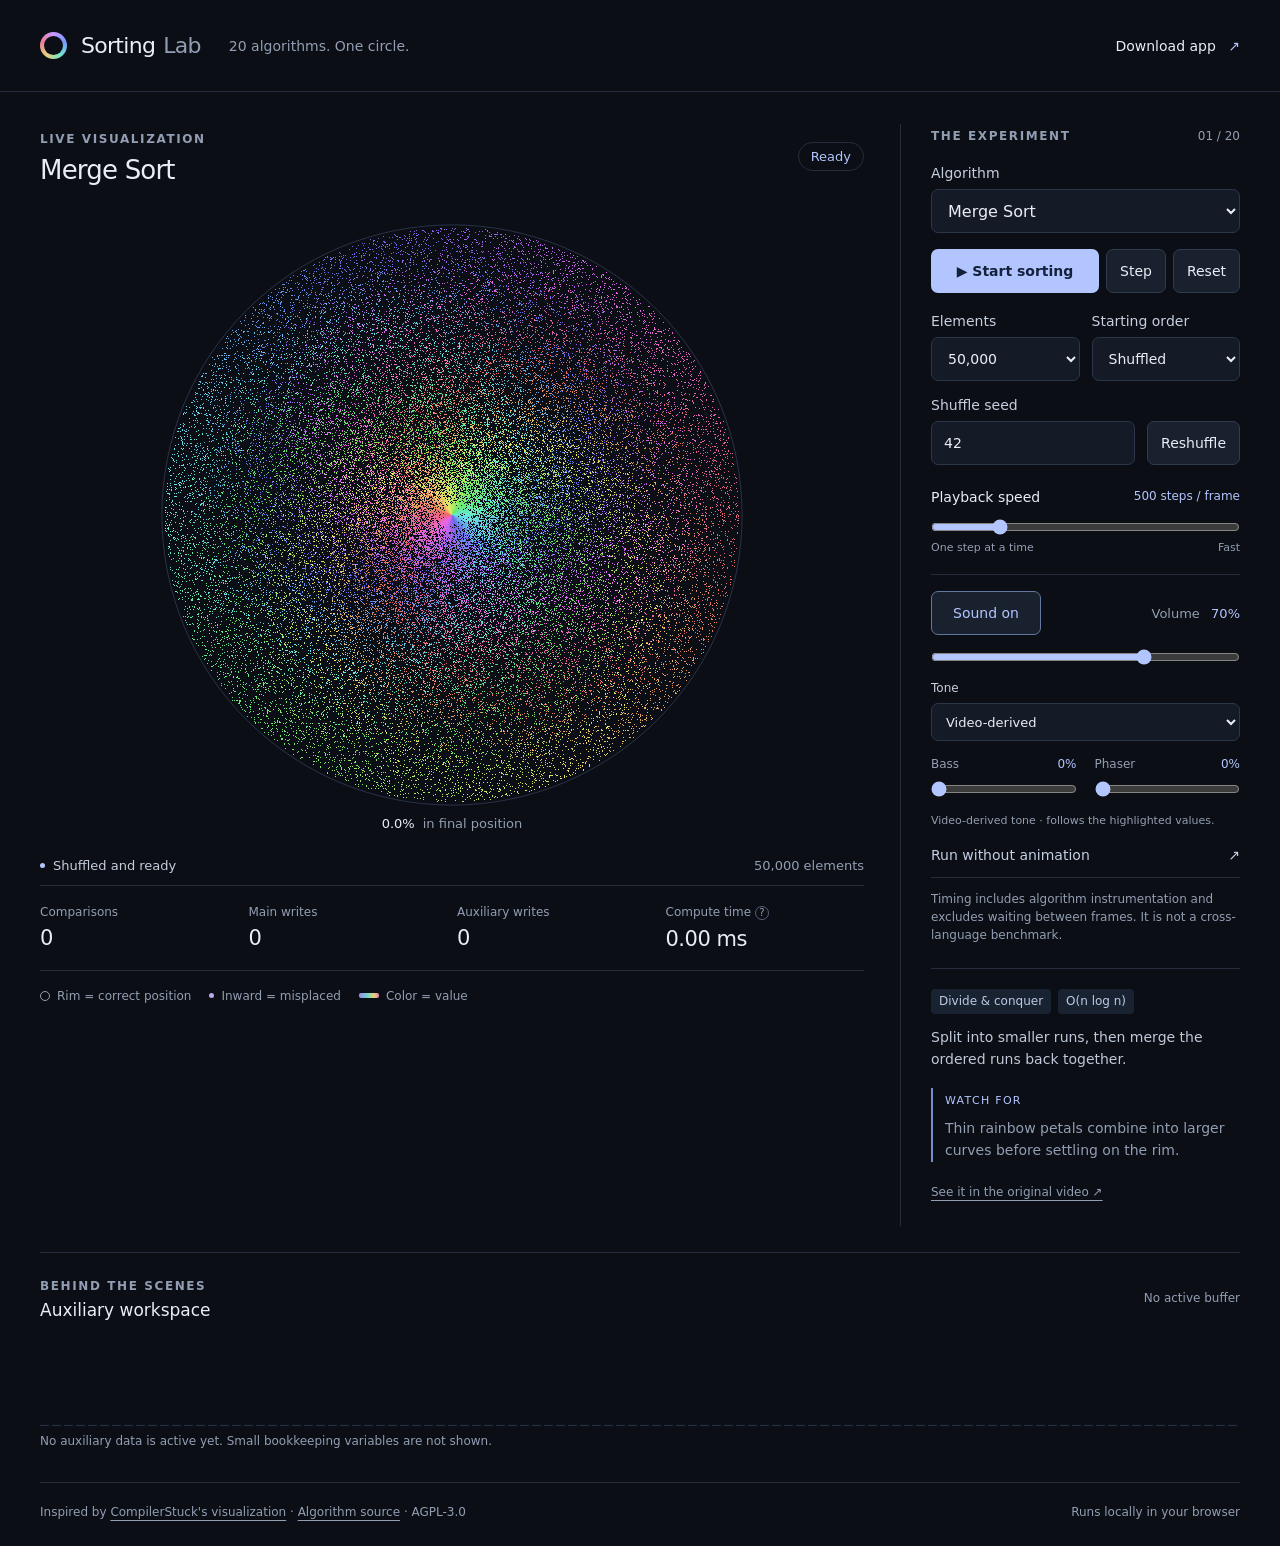
==== commit 56d39200: "Preserve bass cycles and calibrate audio output against the video" ====
--- a/index.html
+++ b/index.html
@@ -22,9 +22,9 @@
     <div class="algorithm-info"><div class="info-tags"><span id="family">Divide & conquer</span><span id="complexity">O(n log n)</span></div><p id="description">Split the array into smaller runs, then merge them back into order.</p><div class="watch"><span>WATCH FOR</span><p id="watch">Thin rainbow petals join into larger curves before settling on the rim.</p></div><a id="chapter" href="https://www.youtube.com/watch?v=M3OuTtW662Y" target="_blank" rel="noopener">See it in the original video ↗</a></div>
     <div class="input-row"><label class="field" for="size">Elements<select id="size"><option value="64">64</option><option value="256">256</option><option value="1024">1,024</option><option value="5000">5,000</option><option value="10000">10,000</option><option value="50000" selected>50,000</option></select></label><label class="field" for="pattern">Starting order<select id="pattern"><option value="random">Shuffled</option><option value="almost">Nearly sorted</option><option value="reverse">Reversed</option><option value="sorted">Sorted</option></select></label></div>
     <div class="seed-row"><label class="field" for="seed">Shuffle seed<input id="seed" type="number" min="0" max="4294967295" step="1" value="42"></label><button id="shuffle" class="secondary" title="Create a new shuffle seed">Reshuffle</button></div>
-    <label class="speed-label" for="speed"><span>Playback speed</span><output id="speed-label">20,000 steps / frame</output></label><input id="speed" type="range" min="0" max="162" value="94"><div class="range-labels"><span>One step at a time</span><span>Fast</span></div>
+    <label class="speed-label" for="speed"><span>Playback speed</span><output id="speed-label">500 steps / frame</output></label><input id="speed" type="range" min="0" max="162" value="34"><div class="range-labels"><span>One step at a time</span><span>Fast</span></div>
     <div class="transport"><button class="primary" id="play">▶ Start sorting</button><button class="secondary" id="step" title="Advance one comparison, write, or algorithm checkpoint">Step</button><button class="secondary" id="reset" title="Restore the same input and seed">Reset</button></div>
-    <div class="sound-controls"><div class="sound-row"><button id="sound" class="secondary" aria-pressed="true">Sound on</button><label for="volume">Volume <output id="volume-label">35%</output></label></div><input id="volume" type="range" min="0" max="100" value="35" aria-label="Sound volume"><label class="field tone-field" for="tone">Tone<select id="tone"><option value="reference" selected>Video-derived</option><option value="soft">Soft synth</option></select></label><div class="sound-effects"><div><label for="bass">Bass <output id="bass-label">0%</output></label><input id="bass" type="range" min="0" max="100" value="0" aria-label="Bass amount"></div><div><label for="phaser">Phaser <output id="phaser-label">0%</output></label><input id="phaser" type="range" min="0" max="100" value="0" aria-label="Phaser amount"></div></div><p id="sound-note" class="note">Video-derived tone · follows the highlighted values.</p></div>
+    <div class="sound-controls"><div class="sound-row"><button id="sound" class="secondary" aria-pressed="true">Sound on</button><label for="volume">Volume <output id="volume-label">70%</output></label></div><input id="volume" type="range" min="0" max="100" value="70" aria-label="Sound volume"><label class="field tone-field" for="tone">Tone<select id="tone"><option value="reference" selected>Video-derived</option><option value="soft">Soft synth</option></select></label><div class="sound-effects"><div><label for="bass">Bass <output id="bass-label">0%</output></label><input id="bass" type="range" min="0" max="100" value="0" aria-label="Bass amount"></div><div><label for="phaser">Phaser <output id="phaser-label">0%</output></label><input id="phaser" type="range" min="0" max="100" value="0" aria-label="Phaser amount"></div></div><p id="sound-note" class="note">Video-derived tone · follows the highlighted values.</p></div>
     <button id="benchmark" class="benchmark">Run without animation <span aria-hidden="true">↗</span></button><p id="run-note" class="note">Timing measures this browser implementation, not the video's Java code.</p>
   </aside>
   <section class="aux-panel" aria-label="Auxiliary data"><div class="aux-header"><div><span class="eyebrow">BEHIND THE SCENES</span><h2 id="aux-title">Auxiliary workspace</h2></div><span id="aux-count">No active buffer</span></div><canvas id="auxplot" role="img" aria-label="Auxiliary workspace values, grouped into up to 100 bars"></canvas><p id="aux-note">Temporary buffers and bucket counts appear here as the algorithm works.</p></section>
@@ -788,7 +788,7 @@
    MidiSys.java. Reference wavetables were fitted to the user's recording;
    no Java, MIDI device, soundfont download, or third-party runtime is required. */
 function SortingAudio({createContext,onError=()=>{}}={}) {
-  let context=null,master=null,wave=null,referenceWaves=null,lfo=null,voice=null,enabled=true,volume=.35,bass=0,phaser=0,tone='reference';
+  let context=null,master=null,mix=null,wave=null,referenceWaves=null,lfo=null,voice=null,enabled=true,volume=.70,bass=0,phaser=0,tone='reference';
   function silence(){
     if(!voice||!context)return;
     const old=voice;voice=null;
@@ -808,6 +808,12 @@
       if(!context){
         const make=createContext||(()=>new (globalThis.AudioContext||globalThis.webkitAudioContext)());
         context=make();master=context.createGain();master.gain.value=volume;master.connect(context.destination);
+        // Keep the measured bass audible while removing DC and leaving headroom
+        // when the optional effects are turned up. The limiter is linear below .8.
+        mix=context.createBiquadFilter();mix.type='highpass';mix.frequency.value=20;mix.Q.value=Math.SQRT1_2;
+        const limiter=context.createWaveShaper(),curve=new Float32Array(8193);
+        for(let i=0;i<curve.length;i++){const x=i*2/(curve.length-1)-1,a=Math.abs(x);curve[i]=Math.sign(x)*(a<=.8?a:.8+.18*Math.tanh((a-.8)/.18));}
+        limiter.curve=curve;limiter.oversample='2x';mix.connect(limiter);limiter.connect(master);
         // Mostly a sine, with a faint octave and third harmonic for warmth.
         // No dense upper spectrum, random phase, or sharp per-frame restarts.
         const real=new Float32Array(4),imag=new Float32Array([0,1,.09,.018]);
@@ -823,17 +829,30 @@
     if(!enabled||volume===0||!context||context.state!=='running'||!Number.isInteger(value)||value<0||value>=length)return;
     const now=context.currentTime,note=SortingAudio.noteFor(value,length),frequency=440*Math.pow(2,(note-69)/12);
     const reference=tone==='reference',zone=note<=42?0:note<=56?1:2,divisor=reference?SortingAudio.referenceTone[zone].harmonic:1;
-    // The reference retriggers at each published highlight instead of gliding
-    // one continuous oscillator. Its measured waveform already contains bass.
+    // Carry the waveform's phase across highlights. Restarting it from zero on
+    // each screen frame replaces low notes with a refresh-rate buzz.
+    const previous=reference&&voice&&now<voice.endsAt?voice:null;
+    const phase=previous?(previous.phase+(now-previous.startedAt)*previous.baseFrequency)%1:0;
+    const subPhase=previous?(previous.subPhase+(now-previous.startedAt)*previous.pitchFrequency/2)%1:0;
     if(reference&&voice)silence();
     if(voice&&now>=voice.endsAt){silence();}
     if(!voice){
       const sub=context.createOscillator(),osc=context.createOscillator(),right=context.createOscillator(),stereo=context.createChannelMerger(2),gain=context.createGain(),gate=context.createGain();
-      osc.setPeriodicWave(reference?referenceWaves[zone][0]:wave);right.setPeriodicWave(reference?referenceWaves[zone][1]:wave);
+      let pair=referenceWaves[zone];
+      if(reference&&phase){
+        const model=SortingAudio.referenceTone[zone];
+        pair=model.real.map((re,c)=>{
+          const real=new Float32Array(re.length),imag=new Float32Array(re.length);
+          for(let h=0;h<re.length;h++){const angle=2*Math.PI*h*phase,cos=Math.cos(angle),sin=Math.sin(angle);real[h]=re[h]*cos+model.imag[c][h]*sin;imag[h]=model.imag[c][h]*cos-re[h]*sin;}
+          return context.createPeriodicWave(real,imag,{disableNormalization:true});
+        });
+      }
+      osc.setPeriodicWave(reference?pair[0]:wave);right.setPeriodicWave(reference?pair[1]:wave);
       osc.frequency.value=right.frequency.value=frequency/divisor;gain.gain.value=0;
       osc.connect(stereo,0,0);right.connect(stereo,0,1);
       const subLevel=context.createGain(),dry=context.createGain(),wet=context.createGain();
       sub.type='sine';sub.frequency.value=frequency/2;subLevel.gain.value=bass*.65;
+      if(reference&&subPhase)sub.setPeriodicWave(context.createPeriodicWave(new Float32Array([0,Math.sin(2*Math.PI*subPhase)]),new Float32Array([0,Math.cos(2*Math.PI*subPhase)]),{disableNormalization:true}));
       dry.gain.value=1-phaser*.5;wet.gain.value=phaser*.5;
       // Mix a swept four-stage all-pass chain with the dry voice. The sub-bass
       // bypasses it so the bass stays solid as the upper voice moves.
@@ -845,17 +864,20 @@
         filters.push(filter);depths.push(depth);
       }
       previous.connect(wet);wet.connect(gain);stereo.connect(dry);dry.connect(gain);
-      sub.connect(subLevel);subLevel.connect(gain);gain.connect(gate);gate.connect(master);
-      const current={osc,right,stereo,sub,subLevel,dry,wet,gain,gate,filters,depths,note,endsAt:now};voice=current;
+      sub.connect(subLevel);subLevel.connect(gain);gain.connect(gate);gate.connect(mix);
+      const current={osc,right,stereo,sub,subLevel,dry,wet,gain,gate,filters,depths,note,phase,subPhase,baseFrequency:frequency/divisor,pitchFrequency:frequency,startedAt:now,endsAt:now};voice=current;
       osc.onended=()=>{osc.disconnect();right.disconnect();stereo.disconnect();sub.disconnect();subLevel.disconnect();dry.disconnect();wet.disconnect();gain.disconnect();gate.disconnect();for(const filter of filters)filter.disconnect();for(const depth of depths){lfo.disconnect(depth);depth.disconnect();}if(voice===current)voice=null;};
       osc.start(now);right.start(now);sub.start(now);
     }else if(voice.note!==note){
       // Keep oscillator phase continuous while approaching the same mapped pitch.
       voice.osc.frequency.setTargetAtTime(frequency,now,.018);voice.right.frequency.setTargetAtTime(frequency,now,.018);voice.sub.frequency.setTargetAtTime(frequency/2,now,.018);voice.note=note;
     }
-    const level=reference?.18:.12,hold=step?.045:.08,release=step?.025:.05;
+    const level=reference?.55:.12,hold=step?.045:.08,release=step?.025:.05;
     voice.gain.gain.cancelScheduledValues(now);
-    voice.gain.gain.setTargetAtTime(level,now,reference?.0025:.014);
+    // Complement the old voice's eight-millisecond fade instead of overlapping
+    // two full-level attacks. Stable notes retain complete bass cycles.
+    if(reference){voice.gain.gain.setValueAtTime(0,now);voice.gain.gain.linearRampToValueAtTime(level,now+(previous?.008:.003));}
+    else voice.gain.gain.setTargetAtTime(level,now,.014);
     voice.gain.gain.setTargetAtTime(0,now+hold,release);
     voice.endsAt=now+(step?.23:.55);
     // Replacing the scheduled stop extends this one voice while writes continue.
@@ -902,7 +924,7 @@
 // Dense low/mid-range stops keep slower algorithms easy to watch; wider high
 // ranges still reach a million checkpoints without an impractically long slider.
 const speeds=[...Array.from({length:10},(_,i)=>i+1),...Array.from({length:9},(_,i)=>(i+2)*10),...[100,1000,10000,100000].flatMap(base=>Array.from({length:36},(_,i)=>base+(i+1)*base/4))];
-$('speed').max=String(speeds.length-1);$('speed').value=String(speeds.indexOf(20000));
+$('speed').max=String(speeds.length-1);$('speed').value=String(speeds.indexOf(500));
 $('algorithm').replaceChildren(...algorithms.map(([id,name])=>{const o=document.createElement('option');o.value=id;o.textContent=name;return o;}));
 const canvas=$('plot'),ctx=canvas.getContext('2d',{alpha:false}),auxcanvas=$('auxplot'),auxctx=auxcanvas.getContext('2d');
 let array=new Int32Array(0),initial=null,worker=null,token=0,ready=false,pending=false,running=false,done=false,started=false,fast=false;
@@ -978,3 +1000,4 @@
 })();
 
 </script></body></html>
+
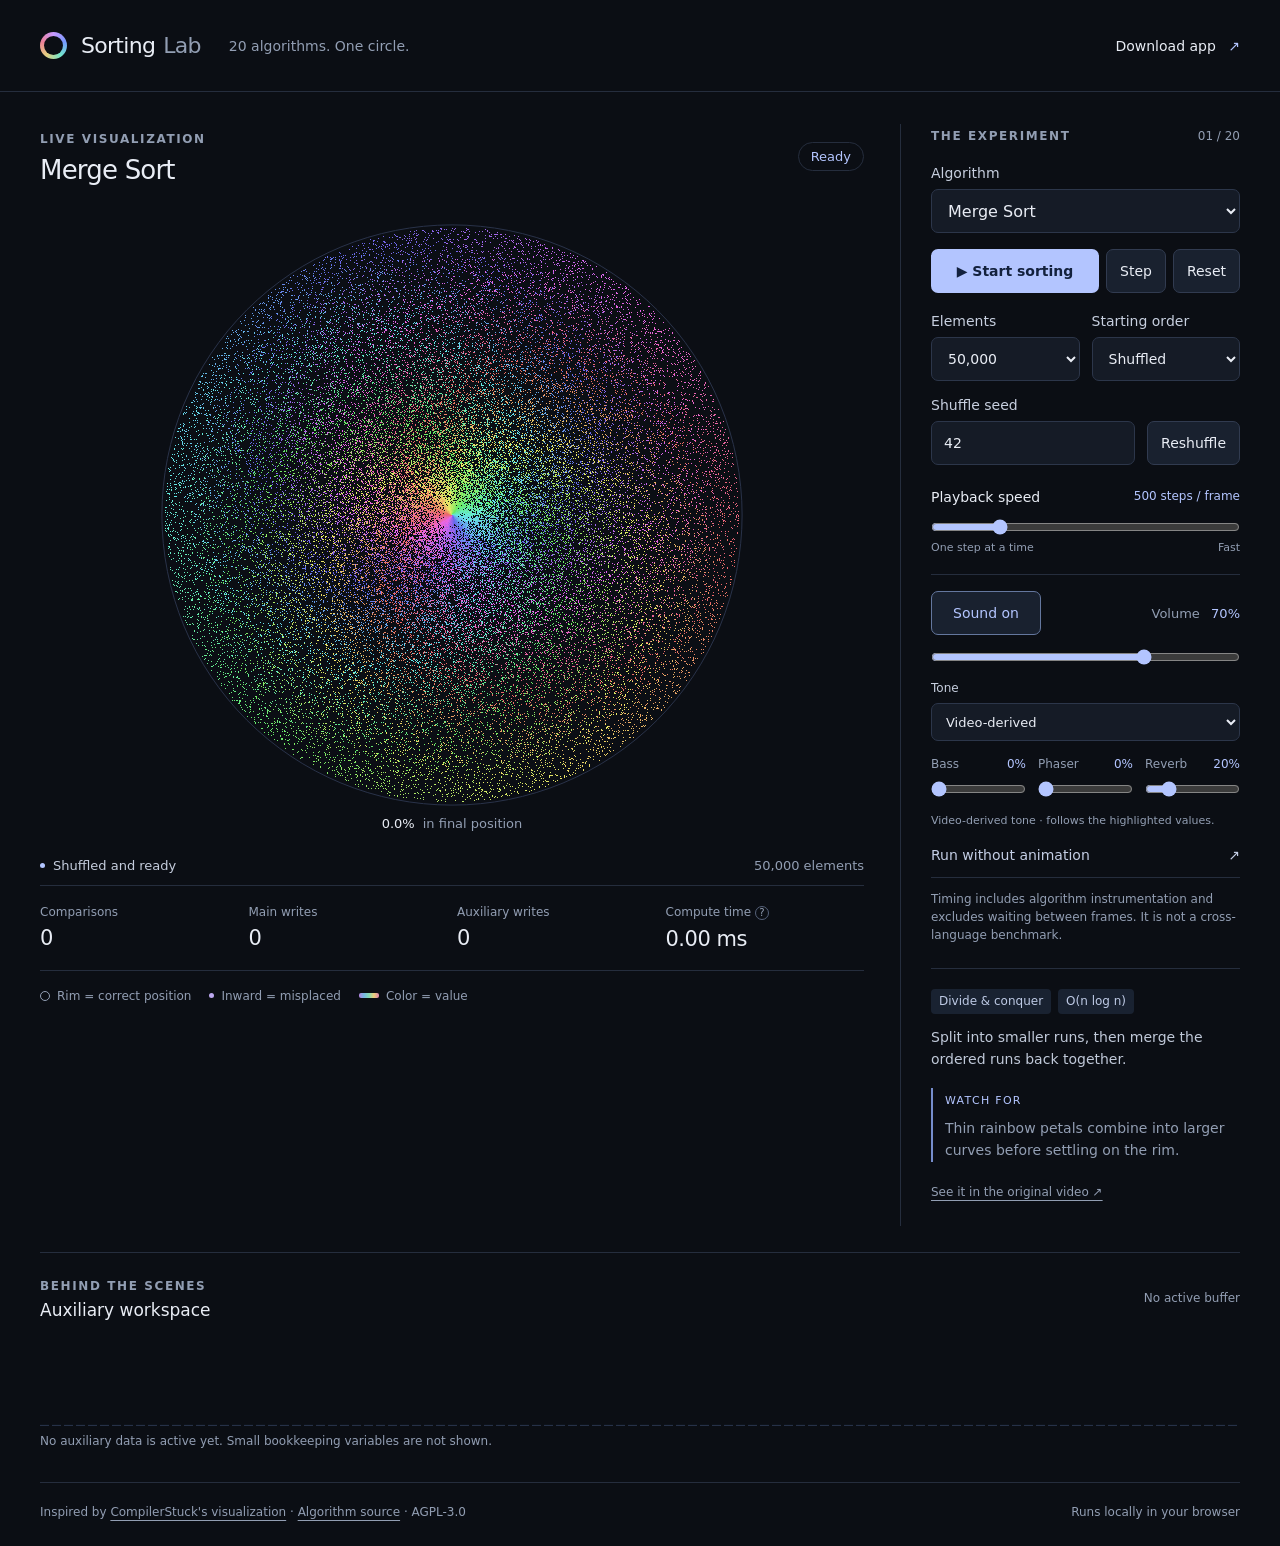
==== commit b108b5c2: "Preserve bass while fixing live audio clicks and room decay" ====
--- a/index.html
+++ b/index.html
@@ -4,8 +4,9 @@
 <style>:root{color-scheme:dark;--bg:#0b0e14;--panel:#10151e;--edge:#252d3d;--text:#e9edf5;--muted:#929eb3;--accent:#b3c5ff;--soft:#202c47;font-family:Inter,Segoe UI,system-ui,sans-serif;font-size:16px}*{box-sizing:border-box}body{margin:0;background:var(--bg);color:var(--text)}button,input,select{font:inherit}button,a,input,select{-webkit-tap-highlight-color:transparent}button{cursor:pointer}button:disabled{opacity:.4;cursor:default}button:focus-visible,a:focus-visible,input:focus-visible,select:focus-visible{outline:2px solid var(--accent);outline-offset:4px}button{transition:background .15s,color .15s}a{color:var(--muted);text-underline-offset:4px}a:hover{color:var(--text)}.top{max-width:1400px;margin:auto;height:92px;display:flex;align-items:center;gap:28px;padding:0 40px;border-bottom:1px solid var(--edge)}.brand{text-decoration:none;color:var(--text);display:flex;gap:8px;align-items:center;font-size:22px;letter-spacing:-.7px}.brand b{font-weight:400;color:var(--muted)}.brand-mark{width:27px;height:27px;border-radius:50%;background:conic-gradient(#c899ff,#769aff,#72e6cb,#e6d080,#ed8097,#c899ff);position:relative;margin-right:6px}.brand-mark:after{content:'';position:absolute;inset:4px;border-radius:50%;background:var(--bg)}.top-note{font-size:14px;color:var(--muted)}.text-button{margin-left:auto;background:none;border:0;color:var(--text);font-size:14px;padding:12px 0}.text-button span{margin-left:8px;color:var(--accent)}main{max-width:1400px;margin:auto;padding:32px 40px 24px;display:grid;grid-template-columns:minmax(0,1fr) 340px;gap:26px 36px}.visual-panel{min-width:0}.stage-heading{display:flex;justify-content:space-between;align-items:center;padding-top:4px}.eyebrow{font-size:12px;font-weight:600;letter-spacing:1.6px;color:var(--muted)}h1{font-size:26px;letter-spacing:-.8px;font-weight:500;margin:8px 0 0}h2{font-size:17px;font-weight:500;margin:6px 0 0}.pill{border:1px solid var(--edge);padding:6px 12px;border-radius:30px;font-size:13px;color:var(--accent)}.canvas-wrap{position:relative;max-width:660px;margin:0 auto}.canvas-wrap canvas{display:block;width:100%;aspect-ratio:1}.stage-caption{position:absolute;bottom:14px;left:0;right:0;text-align:center;pointer-events:none;display:flex;gap:8px;justify-content:center;color:var(--muted);font-size:13px}.stage-caption #placed{color:var(--text);font-variant-numeric:tabular-nums}.phase-row{min-height:40px;display:flex;gap:8px;align-items:center;color:var(--muted);font-size:13px;flex-wrap:wrap}.phase-row #phase{color:#c5cddd}.phase-dot{width:5px;height:5px;flex:none;background:var(--accent);border-radius:50%}#element-label{margin-left:auto}.metrics{display:grid;grid-template-columns:repeat(4,minmax(0,1fr));border-top:1px solid var(--edge);border-bottom:1px solid var(--edge);padding:19px 0;gap:10px}.metrics div>span{color:var(--muted);font-size:12px;display:block}.metrics strong{font-weight:450;display:block;font-size:21px;margin-top:7px;font-variant-numeric:tabular-nums;letter-spacing:-.5px}.hint{border:1px solid #556179;border-radius:50%;font-size:10px;width:14px;height:14px;padding:0;background:none;color:var(--muted);vertical-align:middle}.legend{display:flex;gap:18px;flex-wrap:wrap;color:var(--muted);font-size:12px;padding-top:18px}.legend span{display:flex;align-items:center;gap:7px}.legend-ring{height:10px;width:10px;border:1px solid var(--muted);border-radius:50%}.legend-point{width:5px;height:5px;background:#bca8ef;border-radius:50%}.legend-spectrum{width:20px;height:5px;background:linear-gradient(90deg,#b384df,#77b8e4,#85dab2,#edce7b,#dd82ae);border-radius:2px}.controls{border-left:1px solid var(--edge);padding-left:30px}.control-heading{display:flex;justify-content:space-between;margin:5px 0 22px}.control-heading>span:last-child{font-size:12px;color:var(--muted);font-variant-numeric:tabular-nums}.field{display:flex;flex-direction:column;gap:8px;font-size:14px;color:#c7cfdf;min-width:0}.field select,.field input{background:#151b26;color:var(--text);border:1px solid #2c364a;border-radius:7px;min-height:44px;padding:10px 12px;min-width:0;width:100%}#algorithm{font-size:16px}.algorithm-info{margin:18px 0 24px;font-size:14px;line-height:1.6}.info-tags{display:flex;gap:7px;flex-wrap:wrap}.info-tags span{font-size:12px;background:#192231;padding:3px 8px;border-radius:4px;color:#becae5}.algorithm-info p{color:#c0c9d9;margin:12px 0}.watch{border-left:2px solid #768dcc;padding-left:12px;margin:18px 0}.watch>span{font-size:11px;letter-spacing:1.3px;color:var(--accent)}.watch p{font-size:14px;margin:6px 0;color:var(--muted)}.algorithm-info a{font-size:12px}.input-row{display:grid;grid-template-columns:1fr 1fr;gap:12px}.seed-row{display:grid;grid-template-columns:1fr auto;gap:12px;align-items:end;margin-top:16px}.secondary{background:#19212f;color:var(--text);border:1px solid #313b50;border-radius:7px;padding:11px 13px;font-size:14px;min-height:44px}.secondary:hover{background:#273247}.speed-label{display:flex;justify-content:space-between;gap:12px;flex-wrap:wrap;font-size:14px;margin-top:24px}.speed-label output{font-size:12px;color:var(--accent)}input[type=range]{width:100%;accent-color:var(--accent);margin:14px 0 6px;cursor:pointer}.range-labels{display:flex;justify-content:space-between;font-size:11px;color:var(--muted)}.transport{display:grid;grid-template-columns:1fr auto auto;gap:7px;margin-top:22px}.primary{background:var(--accent);color:#13213d;font-size:14px;font-weight:600;border:0;border-radius:7px;padding:12px;min-height:44px}.primary:hover{background:#cbd7ff}.benchmark{display:flex;justify-content:space-between;width:100%;color:#c4cee5;background:none;border:0;border-bottom:1px solid var(--edge);font-size:14px;text-align:left;padding:17px 0 14px}.benchmark:hover{color:var(--accent)}.note{font-size:12px;color:var(--muted);line-height:1.5;margin:12px 0 0}.aux-panel{grid-column:1/-1;border-top:1px solid var(--edge);padding-top:22px}.aux-header{display:flex;justify-content:space-between;align-items:center;gap:14px}#aux-count{color:var(--muted);font-size:12px}#auxplot{width:100%;height:90px;display:block;margin-top:16px}#aux-note{font-size:12px;color:var(--muted);margin:8px 0}footer{grid-column:1/-1;display:flex;justify-content:space-between;gap:16px;flex-wrap:wrap;border-top:1px solid var(--edge);padding-top:20px;font-size:12px;color:var(--muted);line-height:1.6}#state-pill[data-state=complete]{color:#88dfbd;border-color:#30594a}#state-pill[data-state=error]{color:#ffadaf;border-color:#713a43}@media(min-width:1500px){.canvas-wrap{max-width:690px}}@media(max-width:1050px){main{padding:24px;gap:24px;grid-template-columns:minmax(0,1fr) 310px}.controls{padding-left:22px}.top{padding:0 24px}.metrics{grid-template-columns:repeat(2,minmax(0,1fr));gap:20px}.legend{gap:12px}.top-note{display:none}}@media(max-width:760px){.top{height:74px;padding:0 20px}.brand{font-size:20px}main{display:flex;flex-direction:column;padding:22px 20px;gap:28px}.controls{border-left:0;border-top:1px solid var(--edge);padding:24px 0 0}.canvas-wrap{max-width:540px}.metrics{grid-template-columns:repeat(4,minmax(0,1fr));gap:8px}.metrics strong{font-size:17px}.metrics div>span{font-size:11px}.stage-caption{bottom:0}.legend{line-height:1.5}.text-button{font-size:12px}h1{font-size:23px}.aux-panel{padding-top:24px}}@media(max-width:380px){.metrics{grid-template-columns:1fr 1fr}.top{gap:10px}.transport{grid-template-columns:1fr auto auto}.secondary{padding:10px}.phase-row{font-size:12px}.legend{gap:10px}}
 .controls{display:flex;flex-direction:column}.controls>.control-heading{order:0}.controls>.field{order:1}.controls>.transport{order:2;margin:16px 0 20px}.controls>.input-row{order:3}.controls>.seed-row{order:4}.controls>.speed-label{order:5}.controls>#speed{order:6}.controls>.range-labels{order:7}.controls>.benchmark{order:8}.controls>.note{order:9}.controls>.algorithm-info{order:10;border-top:1px solid var(--edge);padding-top:20px;margin-top:24px}
 .controls>.sound-controls{order:8;margin-top:20px;padding-top:16px;border-top:1px solid var(--edge)}.sound-row{display:flex;justify-content:space-between;align-items:center;gap:14px}.sound-row label{font-size:13px;color:var(--muted)}.sound-row output{display:inline-block;min-width:36px;text-align:right;color:var(--accent)}#sound{min-width:110px}#sound[aria-pressed=true]{border-color:#64779e;color:var(--accent)}.sound-controls .note{margin-top:3px;font-size:11px}
-.sound-effects{display:grid;grid-template-columns:1fr 1fr;gap:18px;margin:8px 0 10px}.sound-effects label{display:flex;justify-content:space-between;gap:8px;font-size:12px;color:var(--muted)}.sound-effects output{color:var(--accent);font-variant-numeric:tabular-nums}.sound-effects input{margin-top:10px}
+.sound-effects{display:grid;grid-template-columns:repeat(3,minmax(0,1fr));gap:12px;margin:8px 0 10px}.sound-effects label{display:flex;justify-content:space-between;gap:8px;font-size:12px;color:var(--muted)}.sound-effects output{color:var(--accent);font-variant-numeric:tabular-nums}.sound-effects input{margin-top:10px}
 .tone-field{margin:10px 0 16px;font-size:12px}.tone-field select{font-size:13px;min-height:38px;padding:8px 10px}
+
 </style></head><body>
 <header class="top"><a class="brand" href="#" aria-label="Sorting Lab home"><span class="brand-mark" aria-hidden="true"></span>Sorting <b>Lab</b></a><span class="top-note">20 algorithms. One circle.</span><button class="text-button" id="download">Download app <span aria-hidden="true">↗</span></button></header>
 <main>
@@ -24,7 +25,7 @@
     <div class="seed-row"><label class="field" for="seed">Shuffle seed<input id="seed" type="number" min="0" max="4294967295" step="1" value="42"></label><button id="shuffle" class="secondary" title="Create a new shuffle seed">Reshuffle</button></div>
     <label class="speed-label" for="speed"><span>Playback speed</span><output id="speed-label">500 steps / frame</output></label><input id="speed" type="range" min="0" max="162" value="34"><div class="range-labels"><span>One step at a time</span><span>Fast</span></div>
     <div class="transport"><button class="primary" id="play">▶ Start sorting</button><button class="secondary" id="step" title="Advance one comparison, write, or algorithm checkpoint">Step</button><button class="secondary" id="reset" title="Restore the same input and seed">Reset</button></div>
-    <div class="sound-controls"><div class="sound-row"><button id="sound" class="secondary" aria-pressed="true">Sound on</button><label for="volume">Volume <output id="volume-label">70%</output></label></div><input id="volume" type="range" min="0" max="100" value="70" aria-label="Sound volume"><label class="field tone-field" for="tone">Tone<select id="tone"><option value="reference" selected>Video-derived</option><option value="soft">Soft synth</option></select></label><div class="sound-effects"><div><label for="bass">Bass <output id="bass-label">0%</output></label><input id="bass" type="range" min="0" max="100" value="0" aria-label="Bass amount"></div><div><label for="phaser">Phaser <output id="phaser-label">0%</output></label><input id="phaser" type="range" min="0" max="100" value="0" aria-label="Phaser amount"></div></div><p id="sound-note" class="note">Video-derived tone · follows the highlighted values.</p></div>
+    <div class="sound-controls"><div class="sound-row"><button id="sound" class="secondary" aria-pressed="true">Sound on</button><label for="volume">Volume <output id="volume-label">70%</output></label></div><input id="volume" type="range" min="0" max="100" value="70" aria-label="Sound volume"><label class="field tone-field" for="tone">Tone<select id="tone"><option value="reference" selected>Video-derived</option><option value="soft">Soft synth</option></select></label><div class="sound-effects"><div><label for="bass">Bass <output id="bass-label">0%</output></label><input id="bass" type="range" min="0" max="100" value="0" aria-label="Bass amount"></div><div><label for="phaser">Phaser <output id="phaser-label">0%</output></label><input id="phaser" type="range" min="0" max="100" value="0" aria-label="Phaser amount"></div><div><label for="reverb">Reverb <output id="reverb-label">20%</output></label><input id="reverb" type="range" min="0" max="100" value="20" aria-label="Reverb amount"></div></div><p id="sound-note" class="note">Video-derived tone · follows the highlighted values.</p></div>
     <button id="benchmark" class="benchmark">Run without animation <span aria-hidden="true">↗</span></button><p id="run-note" class="note">Timing measures this browser implementation, not the video's Java code.</p>
   </aside>
   <section class="aux-panel" aria-label="Auxiliary data"><div class="aux-header"><div><span class="eyebrow">BEHIND THE SCENES</span><h2 id="aux-title">Auxiliary workspace</h2></div><span id="aux-count">No active buffer</span></div><canvas id="auxplot" role="img" aria-label="Auxiliary workspace values, grouped into up to 100 bars"></canvas><p id="aux-note">Temporary buffers and bucket counts appear here as the algorithm works.</p></section>
@@ -788,114 +789,128 @@
    MidiSys.java. Reference wavetables were fitted to the user's recording;
    no Java, MIDI device, soundfont download, or third-party runtime is required. */
 function SortingAudio({createContext,onError=()=>{}}={}) {
-  let context=null,master=null,mix=null,wave=null,referenceWaves=null,lfo=null,voice=null,enabled=true,volume=.70,bass=0,phaser=0,tone='reference';
+  let context=null,master=null,outputGate=null,mix=null,upper=null,bassBus=null,dry=null,wet=null,roomInput=null,roomLevel=null,wave=null,buffers=null,sine=null,lfo=null,voice=null;
+  let enabled=true,volume=.70,bass=0,phaser=0,reverb=.20,tone='reference',outputMuted=false,roomSuppressed=false;
+  const active=new Set(),fade=.008,lead=.025;
+  function retire(old,at){
+    if(old.stopAt<=at)return;
+    // A pause can interrupt a transition that is already queued. Preserve the
+    // gate's current value, and cancel notes that have not started yet.
+    const value=at<old.startedAt?0:at<old.fadeAt?1:old.fadeValue*Math.max(0,1-(at-old.fadeAt)/fade);
+    const end=Math.min(old.stopAt,at+fade);
+    for(const gate of old.gates){gate.gain.cancelScheduledValues(at);gate.gain.setValueAtTime(value,at);gate.gain.linearRampToValueAtTime(0,end);}
+    old.fadeAt=at;old.fadeValue=value;old.stopAt=Math.min(old.stopAt,end+.004);
+    for(const source of old.sources)source.stop(old.stopAt);
+  }
   function silence(){
-    if(!voice||!context)return;
-    const old=voice;voice=null;
-    // Fade rather than interrupting a waveform mid-cycle.
-    const now=context.currentTime;
-    // A separate gate leaves the note's envelope automation intact. It also
-    // avoids cancelAndHoldAtTime, which is unavailable in some browsers.
-    old.gate.gain.setValueAtTime(1,now);
-    old.gate.gain.linearRampToValueAtTime(0,now+.008);
-    old.osc.stop(now+.012);
-    old.right.stop(now+.012);
-    old.sub.stop(now+.012);
+    if(!context)return;
+    const now=context.currentTime;voice=null;
+    for(const old of active)retire(old,now);
+    outputGate.gain.cancelScheduledValues(now);outputGate.gain.setTargetAtTime(0,now,.002);outputMuted=true;
+  }
+  function finish(){
+    if(!context)return;
+    const now=context.currentTime;voice=null;
+    for(const old of active)retire(old,now);
   }
   function unlock(){
     if(!enabled)return Promise.resolve();
-    try {
+    try{
       if(!context){
-        const make=createContext||(()=>new (globalThis.AudioContext||globalThis.webkitAudioContext)());
-        context=make();master=context.createGain();master.gain.value=volume;master.connect(context.destination);
-        // Keep the measured bass audible while removing DC and leaving headroom
-        // when the optional effects are turned up. The limiter is linear below .8.
+        context=(createContext||(()=>new (globalThis.AudioContext||globalThis.webkitAudioContext)()))();
+        master=context.createGain();master.gain.value=volume;master.connect(context.destination);
+        outputGate=context.createGain();outputGate.connect(master);
         mix=context.createBiquadFilter();mix.type='highpass';mix.frequency.value=20;mix.Q.value=Math.SQRT1_2;
         const limiter=context.createWaveShaper(),curve=new Float32Array(8193);
         for(let i=0;i<curve.length;i++){const x=i*2/(curve.length-1)-1,a=Math.abs(x);curve[i]=Math.sign(x)*(a<=.8?a:.8+.18*Math.tanh((a-.8)/.18));}
-        limiter.curve=curve;limiter.oversample='2x';mix.connect(limiter);limiter.connect(master);
-        // Mostly a sine, with a faint octave and third harmonic for warmth.
-        // No dense upper spectrum, random phase, or sharp per-frame restarts.
-        const real=new Float32Array(4),imag=new Float32Array([0,1,.09,.018]);
-        wave=context.createPeriodicWave(real,imag);
-        referenceWaves=SortingAudio.referenceTone.map(model=>model.real.map((r,c)=>context.createPeriodicWave(new Float32Array(r),new Float32Array(model.imag[c]),{disableNormalization:true})));
-        // Slow modulation controls filter phase only; it is never audible itself.
+        limiter.curve=curve;limiter.oversample='2x';mix.connect(limiter);limiter.connect(outputGate);
+        // The effect graph is shared. Creating filters and Fourier transforms on
+        // every highlight delayed live note starts beyond their fade-in.
+        upper=context.createGain();bassBus=context.createGain();bassBus.gain.value=bass*.65;bassBus.connect(mix);
+        dry=context.createGain();wet=context.createGain();dry.gain.value=1-phaser*.5;wet.gain.value=phaser*.5;
+        upper.connect(dry);dry.connect(mix);wet.connect(mix);
         lfo=context.createOscillator();lfo.type='sine';lfo.frequency.value=.14;lfo.start();
+        let previous=upper;
+        for(const center of [180,270,405,607.5]){
+          const filter=context.createBiquadFilter(),depth=context.createGain();filter.type='allpass';filter.frequency.value=center;filter.Q.value=.5;depth.gain.value=center*.72;
+          lfo.connect(depth);depth.connect(filter.frequency);previous.connect(filter);previous=filter;
+        }
+        previous.connect(wet);
+        // A quiet diffuse room return models the decay measured after Merge in
+        // the recording. It is synthesized here, not sampled from the video.
+        roomInput=context.createGain();roomLevel=context.createGain();roomLevel.gain.value=reverb;
+        const room=context.createConvolver(),roomLow=context.createBiquadFilter(),roomHigh=context.createBiquadFilter();
+        room.normalize=false;const impulse=context.createBuffer(2,Math.ceil(context.sampleRate*2.4),context.sampleRate);let seed=73129;
+        for(let c=0;c<2;c++){const data=impulse.getChannelData(c);let energy=0;for(let i=0;i<data.length;i++){const t=i/context.sampleRate-.012;if(t<=0)continue;seed=(Math.imul(seed,1664525)+1013904223)>>>0;const envelope=Math.min(1,t/.01)*Math.exp(-Math.log(1000)*t/2.4)*Math.min(1,(2.4-i/context.sampleRate)/.15);data[i]=(seed/2147483648-1)*envelope;energy+=data[i]*data[i];}const scale=1/Math.sqrt(energy);for(let i=0;i<data.length;i++)data[i]*=scale;}
+        room.buffer=impulse;roomHigh.type='highpass';roomHigh.frequency.value=70;roomHigh.Q.value=Math.SQRT1_2;roomLow.type='lowpass';roomLow.frequency.value=1800;roomLow.Q.value=Math.SQRT1_2;
+        roomInput.connect(room);room.connect(roomHigh);roomHigh.connect(roomLow);roomLow.connect(roomLevel);roomLevel.connect(mix);
+        wave=context.createPeriodicWave(new Float32Array(4),new Float32Array([0,1,.09,.018]));
+        // One smooth, periodic stereo cycle per model, reused by cheap looped
+        // buffer sources. The coefficients and bass calibration are unchanged.
+        const size=2048,sr=context.sampleRate;
+        buffers=SortingAudio.referenceTone.map(model=>{
+          const buffer=context.createBuffer(2,size,sr);
+          for(let c=0;c<2;c++){const data=buffer.getChannelData(c);for(let i=0;i<size;i++){const p=2*Math.PI*i/size;let value=0;for(let h=1;h<model.real[c].length;h++)value+=model.real[c][h]*Math.cos(h*p)+model.imag[c][h]*Math.sin(h*p);data[i]=value;}}
+          return buffer;
+        });
+        sine=context.createBuffer(1,size,sr);const data=sine.getChannelData(0);for(let i=0;i<size;i++)data[i]=Math.sin(2*Math.PI*i/size);
       }
       return context.resume().catch(onError);
     }catch(error){onError(error);return Promise.resolve();}
   }
   function play(value,length,{step=false}={}){
     if(!enabled||volume===0||!context||context.state!=='running'||!Number.isInteger(value)||value<0||value>=length)return;
-    const now=context.currentTime,note=SortingAudio.noteFor(value,length),frequency=440*Math.pow(2,(note-69)/12);
-    const reference=tone==='reference',zone=note<=42?0:note<=56?1:2,divisor=reference?SortingAudio.referenceTone[zone].harmonic:1;
-    // Carry the waveform's phase across highlights. Restarting it from zero on
-    // each screen frame replaces low notes with a refresh-rate buzz.
-    const previous=reference&&voice&&now<voice.endsAt?voice:null;
-    const phase=previous?(previous.phase+(now-previous.startedAt)*previous.baseFrequency)%1:0;
-    const subPhase=previous?(previous.subPhase+(now-previous.startedAt)*previous.pitchFrequency/2)%1:0;
-    if(reference&&voice)silence();
-    if(voice&&now>=voice.endsAt){silence();}
-    if(!voice){
-      const sub=context.createOscillator(),osc=context.createOscillator(),right=context.createOscillator(),stereo=context.createChannelMerger(2),gain=context.createGain(),gate=context.createGain();
-      let pair=referenceWaves[zone];
-      if(reference&&phase){
-        const model=SortingAudio.referenceTone[zone];
-        pair=model.real.map((re,c)=>{
-          const real=new Float32Array(re.length),imag=new Float32Array(re.length);
-          for(let h=0;h<re.length;h++){const angle=2*Math.PI*h*phase,cos=Math.cos(angle),sin=Math.sin(angle);real[h]=re[h]*cos+model.imag[c][h]*sin;imag[h]=model.imag[c][h]*cos-re[h]*sin;}
-          return context.createPeriodicWave(real,imag,{disableNormalization:true});
-        });
-      }
-      osc.setPeriodicWave(reference?pair[0]:wave);right.setPeriodicWave(reference?pair[1]:wave);
-      osc.frequency.value=right.frequency.value=frequency/divisor;gain.gain.value=0;
-      osc.connect(stereo,0,0);right.connect(stereo,0,1);
-      const subLevel=context.createGain(),dry=context.createGain(),wet=context.createGain();
-      sub.type='sine';sub.frequency.value=frequency/2;subLevel.gain.value=bass*.65;
-      if(reference&&subPhase)sub.setPeriodicWave(context.createPeriodicWave(new Float32Array([0,Math.sin(2*Math.PI*subPhase)]),new Float32Array([0,Math.cos(2*Math.PI*subPhase)]),{disableNormalization:true}));
-      dry.gain.value=1-phaser*.5;wet.gain.value=phaser*.5;
-      // Mix a swept four-stage all-pass chain with the dry voice. The sub-bass
-      // bypasses it so the bass stays solid as the upper voice moves.
-      const filters=[],depths=[];let previous=stereo;
-      for(const center of [180,270,405,607.5]){
-        const filter=context.createBiquadFilter(),depth=context.createGain();
-        filter.type='allpass';filter.frequency.value=center;filter.Q.value=.5;depth.gain.value=center*.72;
-        lfo.connect(depth);depth.connect(filter.frequency);previous.connect(filter);previous=filter;
-        filters.push(filter);depths.push(depth);
-      }
-      previous.connect(wet);wet.connect(gain);stereo.connect(dry);dry.connect(gain);
-      sub.connect(subLevel);subLevel.connect(gain);gain.connect(gate);gate.connect(mix);
-      const current={osc,right,stereo,sub,subLevel,dry,wet,gain,gate,filters,depths,note,phase,subPhase,baseFrequency:frequency/divisor,pitchFrequency:frequency,startedAt:now,endsAt:now};voice=current;
-      osc.onended=()=>{osc.disconnect();right.disconnect();stereo.disconnect();sub.disconnect();subLevel.disconnect();dry.disconnect();wet.disconnect();gain.disconnect();gate.disconnect();for(const filter of filters)filter.disconnect();for(const depth of depths){lfo.disconnect(depth);depth.disconnect();}if(voice===current)voice=null;};
-      osc.start(now);right.start(now);sub.start(now);
-    }else if(voice.note!==note){
-      // Keep oscillator phase continuous while approaching the same mapped pitch.
-      voice.osc.frequency.setTargetAtTime(frequency,now,.018);voice.right.frequency.setTargetAtTime(frequency,now,.018);voice.sub.frequency.setTargetAtTime(frequency/2,now,.018);voice.note=note;
+    const note=SortingAudio.noteFor(value,length),frequency=440*Math.pow(2,(note-69)/12),reference=tone==='reference',zone=note<=42?0:note<=56?1:2;
+    const divisor=reference?SortingAudio.referenceTone[zone].harmonic:1;
+    // Schedule a short distance ahead of the audio clock. No audio event is
+    // backdated to a time captured before JavaScript prepared its nodes.
+    const previous=voice&&context.currentTime+lead<voice.endsAt?voice:null;
+    let now;
+    if(!reference&&previous){
+      now=context.currentTime+lead;
+      if(previous.note!==note){previous.sources[0].frequency.setTargetAtTime(frequency,now,.018);previous.sources[1].frequency.setTargetAtTime(frequency/2,now,.018);previous.note=note;}
+    }else{
+      const main=reference?context.createBufferSource():context.createOscillator(),sub=reference?context.createBufferSource():context.createOscillator();
+      if(reference){main.buffer=buffers[zone];main.loop=true;main.playbackRate.value=frequency/divisor*main.buffer.duration;sub.buffer=sine;sub.loop=true;sub.playbackRate.value=frequency/2*sine.duration;}
+      else{main.setPeriodicWave(wave);main.frequency.value=frequency;sub.type='sine';sub.frequency.value=frequency/2;}
+      const gains=[context.createGain(),context.createGain()],gates=[context.createGain(),context.createGain()],sources=[main,sub];
+      for(let i=0;i<2;i++){gains[i].gain.value=0;sources[i].connect(gains[i]);gains[i].connect(gates[i]);gates[i].connect(i?bassBus:upper);}
+      if(!step)gates[0].connect(roomInput);
+      now=context.currentTime+lead;
+      const phase=previous?(previous.phase+(now-previous.startedAt)*previous.baseFrequency)%1:0;
+      const subPhase=previous?(previous.subPhase+(now-previous.startedAt)*previous.pitchFrequency/2)%1:0;
+      if(voice)retire(voice,now);
+      const current={sources,gains,gates,note,phase,subPhase,roomConnected:!step,baseFrequency:frequency/divisor,pitchFrequency:frequency,startedAt:now,endsAt:now,stopAt:Infinity,fadeAt:Infinity,fadeValue:1};voice=current;active.add(current);
+      main.onended=()=>{for(const node of [...sources,...gains,...gates])node.disconnect();active.delete(current);if(voice===current)voice=null;};
+      if(reference){main.start(now,phase*main.buffer.duration);sub.start(now,subPhase*sine.duration);}else{main.start(now);sub.start(now);}
     }
+    if(!step&&!voice.roomConnected){voice.gates[0].connect(roomInput);voice.roomConnected=true;}
+    if(roomSuppressed!==step){roomLevel.gain.setTargetAtTime(step?0:reverb,context.currentTime,.002);roomSuppressed=step;}
+    if(outputMuted){outputGate.gain.setTargetAtTime(1,now,.003);outputMuted=false;}
     const level=reference?.55:.12,hold=step?.045:.08,release=step?.025:.05;
-    voice.gain.gain.cancelScheduledValues(now);
-    // Complement the old voice's eight-millisecond fade instead of overlapping
-    // two full-level attacks. Stable notes retain complete bass cycles.
-    if(reference){voice.gain.gain.setValueAtTime(0,now);voice.gain.gain.linearRampToValueAtTime(level,now+(previous?.008:.003));}
-    else voice.gain.gain.setTargetAtTime(level,now,.014);
-    voice.gain.gain.setTargetAtTime(0,now+hold,release);
-    voice.endsAt=now+(step?.23:.55);
-    // Replacing the scheduled stop extends this one voice while writes continue.
-    voice.osc.stop(voice.endsAt);
-    voice.right.stop(voice.endsAt);
-    voice.sub.stop(voice.endsAt);
+    for(const gain of voice.gains){
+      gain.gain.cancelScheduledValues(now);
+      if(reference){gain.gain.setValueAtTime(0,now);gain.gain.linearRampToValueAtTime(level,now+(previous?fade:.003));}
+      else gain.gain.setTargetAtTime(level,now,.014);
+      gain.gain.setTargetAtTime(0,now+hold,release);
+    }
+    voice.endsAt=now+(step?.23:.55);voice.stopAt=voice.endsAt;
+    for(const source of voice.sources)source.stop(voice.stopAt);
   }
   function setEnabled(value){enabled=!!value;if(!enabled)silence();}
   function setVolume(value){volume=Math.max(0,Math.min(1,Number(value)||0));if(master)master.gain.setTargetAtTime(volume,context.currentTime,.01);if(!volume)silence();}
-  function setBass(value){bass=Math.max(0,Math.min(1,Number(value)||0));if(voice)voice.subLevel.gain.setTargetAtTime(bass*.65,context.currentTime,.025);}
-  function setPhaser(value){phaser=Math.max(0,Math.min(1,Number(value)||0));if(voice){voice.dry.gain.setTargetAtTime(1-phaser*.5,context.currentTime,.025);voice.wet.gain.setTargetAtTime(phaser*.5,context.currentTime,.025);}}
+  function setBass(value){bass=Math.max(0,Math.min(1,Number(value)||0));if(bassBus)bassBus.gain.setTargetAtTime(bass*.65,context.currentTime,.025);}
+  function setPhaser(value){phaser=Math.max(0,Math.min(1,Number(value)||0));if(dry){dry.gain.setTargetAtTime(1-phaser*.5,context.currentTime,.025);wet.gain.setTargetAtTime(phaser*.5,context.currentTime,.025);}}
+  function setReverb(value){reverb=Math.max(0,Math.min(1,Number(value)||0));if(roomLevel)roomLevel.gain.setTargetAtTime(roomSuppressed?0:reverb,context.currentTime,.025);}
   function setTone(value){if(value!=='reference'&&value!=='soft')return;silence();tone=value;}
   function dispose(){silence();if(lfo)lfo.stop();if(context)context.close().catch(()=>{});}
-  return {unlock,play,silence,setEnabled,setVolume,setBass,setPhaser,setTone,dispose,get enabled(){return enabled;},get volume(){return volume;},get bass(){return bass;},get phaser(){return phaser;},get tone(){return tone;}};
+  return {unlock,play,silence,finish,setEnabled,setVolume,setBass,setPhaser,setReverb,setTone,dispose,get enabled(){return enabled;},get volume(){return volume;},get bass(){return bass;},get phaser(){return phaser;},get reverb(){return reverb;},get tone(){return tone;}};
 }
+
 SortingAudio.noteFor=(value,length)=>length>0?Math.max(0,Math.min(127,28+Math.floor(40*(value+1)/length))):28;
 SortingAudio.referenceTone=[{"label":"low","harmonic":2,"sourceFrequency":59.318,"real":[[0.0,0.0040548,-0.3741444,0.1384475,-0.0051399,0.1236445,-0.0010089,0.0584804,0.00719,0.0090673,0.008805,-0.0011203,-0.0015978,0.000278,0.0036413,0.0015588,0.0009264,0.0027221,8.21e-05,-0.0007382,0.0010939,0.0001291,-1.17e-05,0.0011849,-0.0001067,0.0016535,-0.0001576,0.0005224,0.0007002,0.0002715,-0.0011085,4.64e-05,0.0006466,-6.43e-05,-1.91e-05,0.0004861,0.0001464,-0.0002687,5.56e-05,9.95e-05,0.0001863,0.0001349,6.89e-05,2.8e-05,0.0002246,2.38e-05,-1.88e-05,4.97e-05,-5.91e-05,0.0001418,0.0001938,-9.63e-05,-9.48e-05,0.0002614,6.12e-05,-7.95e-05,6.5e-05,0.0003506,0.0001408,-9.4e-06,5.74e-05,6.9e-05,1.89e-05,-8.3e-06,4.55e-05],[0.0,0.001685,-0.6937023,0.0954146,-0.0021614,0.1370657,0.0021576,0.0591838,0.0031035,0.0046083,0.0158973,0.0008229,-0.0026194,-8.55e-05,0.0050641,0.0012933,0.0017457,0.0015025,0.0018971,-0.00111,0.0014519,0.0002987,0.0015871,2.82e-05,-9.67e-05,0.0011184,6.02e-05,0.0005979,0.000886,0.000304,-0.0009792,7.88e-05,0.0005235,-0.0002111,3.69e-05,0.0005707,0.0001398,-0.0003073,3.22e-05,6.8e-05,0.0001012,0.0002341,7.22e-05,-2.72e-05,0.0002368,4.43e-05,5.1e-06,5.86e-05,-1.12e-05,0.0001887,0.0002166,-5.8e-05,-2.6e-05,0.0002298,7.9e-05,-0.0001057,0.0001082,0.0004002,0.000102,3.9e-06,7.36e-05,9.7e-05,1.69e-05,1.79e-05,7.01e-05]],"imag":[[-0.0,-0.024756,-0.0672441,-0.0451445,0.0132369,-0.1913843,0.0052076,0.0172741,0.0011656,-0.0096246,-0.0048002,-0.0037883,-0.0056864,-0.0001331,0.0024722,-0.0014262,-0.0003991,-0.0001585,-0.0029361,0.0001184,-0.0016038,-0.0014823,-0.00101,-9.29e-05,-0.0003667,6.49e-05,0.0004076,-0.0011336,3.33e-05,0.0001659,-0.0003373,-0.000433,9.31e-05,0.0001931,-0.0004733,-0.0007663,-4.9e-06,7.2e-06,-0.0002219,-0.0003767,-0.0001312,-1.97e-05,-0.0003017,-0.0003795,-0.0001442,-0.0001064,-0.0001736,-0.0001448,-0.0001803,-0.0001651,-0.0001899,-0.0001198,-0.0003574,-0.0004257,-7.65e-05,-2.39e-05,-0.0003365,-0.0001945,0.0001069,-0.0001424,-0.0003048,-9.35e-05,3.33e-05,-0.0001161,-8.07e-05],[-0.0,-0.0151629,0.0062653,-0.0239688,0.0162837,-0.0996307,0.009447,0.0145262,0.002779,-0.0113857,0.0003231,-0.0012643,-0.0044016,0.0012338,0.0037531,0.0019199,0.0002856,-0.0002283,-0.0024512,0.000349,-0.0011453,-0.0009567,0.0006044,0.0004235,0.0006024,0.0008925,0.0007403,-0.0007186,0.0006889,0.0007732,0.0001449,6.51e-05,0.0006878,0.0006133,-0.0001735,-0.000299,0.0004181,0.0005961,0.0001832,5.98e-05,0.0003807,0.0001529,-0.0001287,2.8e-06,0.0001603,0.0002045,0.0001551,9.35e-05,0.0001055,0.0001843,0.0001207,0.0001678,7e-07,-0.0001069,0.0002174,0.000212,-9.49e-05,0.0001124,0.0003863,0.0001215,-6.65e-05,0.0001496,0.0002841,8.4e-05,0.0001316]]},{"label":"middle","harmonic":5,"sourceFrequency":147.2257,"real":[[0.0,0.003006,-0.0378434,0.0786179,0.0074055,-0.5168915,-0.0185753,0.1073395,-0.046741,0.0119993,-0.1104286,-0.0069859,-0.0096447,-0.0038779,-0.0135151,0.071216,0.0075395,-0.0738763,0.018435,-0.0080033,-0.0350057,-0.0045753,0.0082594,-0.0061371,0.0002058,-0.0060331,-0.0008559,-0.0021821,0.0001772,0.0001194,-0.0012834,-0.0005146,-0.00228,-0.0003503,-0.0009601,0.0016472,0.0008533,0.0022784,0.0011117,0.0007211,-0.0011416,-0.0006216,0.000305,-2.54e-05,0.0001191,-0.0004417,-0.0003344,-0.000911,-0.0007703,-0.0005465,-6.81e-05,0.0002703,0.0002956,0.0004325,0.0001383,0.0003962,-2.9e-06,0.0002607,2.31e-05,0.0001045,-3.61e-05,-0.000134,-0.0001109,-0.0004205,-0.0001247],[0.0,0.0027034,-0.056731,0.0626019,0.0037284,-0.458262,-0.0227488,0.1122299,-0.0491314,0.0121814,-0.1137187,-0.008401,-0.0035707,-0.0031726,-0.0170133,0.1135574,0.0088907,-0.0666066,0.0123272,-0.0057344,-0.0312477,-0.0063309,0.0066138,-0.0055925,0.0001699,-0.0050497,-0.0008214,-0.0027103,-0.0001447,-7.1e-06,-0.0012114,-0.000708,-0.0028017,-0.0003386,-0.0010848,0.0016895,0.0007369,0.0024302,0.0009273,0.00063,-0.0010405,-0.000325,0.0010448,7.07e-05,8e-05,-0.0004314,-0.0003188,-0.0010246,-0.0007199,-0.0004563,-0.0001588,0.0002828,0.0003159,0.0004138,0.0001066,0.000444,-2.12e-05,0.000278,2.9e-06,0.0001616,3.1e-06,-0.0001414,-0.0001408,-0.0005263,-0.0001659]],"imag":[[-0.0,-0.0003865,-0.0274156,0.0051879,-0.0108696,0.116736,0.0044268,-0.0556667,0.0411404,-0.0037052,-0.0385182,-0.0059649,0.015489,-0.0123439,-0.0054473,0.1403921,0.0184419,-0.043265,0.0126258,-0.0059456,0.0552618,0.0109528,-0.0254372,0.0035865,0.0025669,-0.0016963,-0.0002575,-0.0036181,0.0011569,-0.0011089,0.0036708,0.0012988,0.0040268,0.0006582,0.001047,0.0005963,0.0005649,0.0013564,0.0005257,0.000951,-0.0010254,-0.0002162,-0.0014394,-0.0006116,1.64e-05,0.0002038,0.0005613,0.0005869,0.0007991,0.0004594,0.0007361,0.0003806,0.0008266,0.000481,0.0005487,0.0003466,0.0001014,-4.6e-06,-0.0003025,6.33e-05,-0.0002524,0.0003064,4.53e-05,0.0004761,0.0001585],[-0.0,-0.0031596,-0.0510203,0.0066462,-0.0138323,-0.0781679,0.004485,-0.0642599,0.0402545,-0.004135,-0.0513814,-0.006184,0.0105855,-0.010438,-0.0068029,0.1731522,0.0200855,-0.0338508,0.0134262,-0.0041954,0.0662985,0.0110222,-0.0262978,0.0040387,0.0025484,-0.0013692,0.0002832,-0.0042775,0.0012894,-0.0006624,0.0038051,0.0015109,0.0027708,0.0011161,0.0009282,0.0007379,0.0007295,0.0018704,0.0007203,0.0010554,-0.0007754,2.62e-05,-0.0023946,-0.0006973,9.86e-05,0.0003709,0.0007701,0.000691,0.0007972,0.000482,0.0008253,0.0005126,0.0008738,0.0006995,0.0007684,0.0004919,5.9e-05,6.12e-05,-0.000302,0.0001437,-0.0001064,0.0004262,0.0001549,0.0004891,0.0002679]]},{"label":"high","harmonic":10,"sourceFrequency":294.8255,"real":[[0.0,0.000542,-0.0115938,0.0234397,0.0016948,0.0477426,-0.0029067,0.051859,-0.0541535,0.0078968,0.2292171,-0.0294491,0.033668,-0.0266252,-0.0036159,-0.0336118,0.0042874,-0.0279665,0.0284405,-0.0002047,-0.052093,0.0031122,0.0098249,-0.004727,0.0008925,-0.0171592,0.0028246,-0.0170247,0.0139871,0.0072693,0.0043078,0.0143792,-0.0340113,0.0155718,-0.0042166,0.0163746,-0.0033033,0.0103504,-0.017755,-0.0035823,0.0058825,-0.0028602,0.0019829,-0.0029222,-0.0003032,-0.0033466,0.0006387,-0.0012962,0.0012772,0.0004478,0.001867,-2.8e-06,0.000694,-0.0008494,-0.000319,-0.0006306,-0.0001547,-0.0008136,0.0007568,5.86e-05,0.0003854,0.0001091,0.0004121,-0.0006842,6.83e-05],[0.0,0.0011013,-0.0269534,0.0176686,0.0004066,0.0371865,-0.0045129,0.0609291,-0.056197,-0.00281,0.324557,-0.0291749,0.0409514,-0.0365549,-0.0011237,-0.0436626,0.0058177,-0.020658,0.0216395,0.0025882,-0.0374933,0.0039205,0.0101728,-0.0034235,0.0010293,-0.0145687,0.0035154,-0.0201968,0.018595,0.0074223,-0.0028993,0.0141579,-0.0241983,0.0180228,-0.0042563,0.0169917,-0.0042826,0.0111493,-0.01357,-0.0030578,0.0083394,-0.0018838,0.0038787,-0.0030238,-9.66e-05,-0.00319,0.0006657,-0.0011177,0.0011845,0.0006661,0.0015522,-6.32e-05,0.0007796,-0.0005126,-0.0003045,-0.0007637,3.6e-05,-0.0007794,0.0006964,7.78e-05,0.0004494,0.0001508,0.0004488,-0.0005119,0.0001141]],"imag":[[-0.0,-0.0019228,-0.0007794,-0.0002565,-0.0026624,0.0148153,0.0047827,0.0009386,0.0139658,-0.0049257,-0.4919287,-0.0150112,0.0762166,-0.0248297,0.0038182,-0.0263551,0.0002848,-0.0177243,0.0035287,0.0035915,0.0738724,0.0054374,-0.0093342,0.0037537,0.0009837,-0.0002621,-0.0015762,0.0067971,-0.0137749,0.00958,0.190234,0.0064373,-0.0270649,-0.0069972,-0.0022381,-0.0069155,0.0013426,-0.0020834,0.0062849,-0.0070869,-0.0688377,-0.0045454,0.0144846,-0.0041969,0.0011557,-0.0046789,0.0002456,-0.0019959,0.0026569,4.44e-05,0.0035769,-0.0003294,0.0022942,-0.0017059,-0.0002651,-0.0026216,0.0001491,-0.0019545,0.0012001,0.0003789,0.002612,-0.0002617,0.0016252,-0.0015661,-0.0002792],[-0.0,-0.0028573,-0.001398,0.004506,-0.0024109,0.0281375,0.0042788,-0.0035063,0.0147892,0.0018762,-0.4872781,-0.0143679,0.0515424,-0.0291162,0.0038025,-0.0263095,0.0015,-0.0135065,0.0116068,0.0025178,0.0863323,0.0063374,-0.0086392,0.0034603,0.0009529,-0.0008001,-0.0015234,0.0072525,-0.0180341,0.0063752,0.1868222,0.0024671,-0.0280596,-0.0049394,-0.0033636,-0.0063745,0.000164,-0.0033398,0.0090928,-0.0064042,-0.0664851,-0.0037705,0.0221759,-0.0060397,0.0010179,-0.0047496,0.0001345,-0.0025853,0.0024788,-8.99e-05,0.0032671,-0.0005741,0.0018898,-0.0014801,-0.0002663,-0.0032404,0.0003594,-0.0018195,0.0016131,0.0002662,0.0026481,-0.0002209,0.0017436,-0.0015835,-0.0002661]]}];
 if(typeof module!=='undefined')module.exports={SortingAudio,noteFor:SortingAudio.noteFor};
+
 </script><script>(()=>{'use strict';
 const $=id=>document.getElementById(id),fmt=new Intl.NumberFormat('en-US');
 const algorithms=[
@@ -933,11 +948,12 @@
 const workerUrl=URL.createObjectURL(new Blob(['('+SortingEngine.toString()+')(self);'],{type:'application/javascript'}));
 let soundStep=false;
 const sound=new SortingAudio({onError:()=>{sound.setEnabled(false);soundControls();$('sound-note').textContent='Sound could not start. Click Sound on to try again.';}});
-function soundControls(){$('sound').textContent=sound.enabled?'Sound on':'Sound off';$('sound').setAttribute('aria-pressed',String(sound.enabled));$('volume-label').textContent=Math.round(sound.volume*100)+'%';$('bass-label').textContent=Math.round(sound.bass*100)+'%';$('phaser-label').textContent=Math.round(sound.phaser*100)+'%';}
+function soundControls(){$('sound').textContent=sound.enabled?'Sound on':'Sound off';$('sound').setAttribute('aria-pressed',String(sound.enabled));$('volume-label').textContent=Math.round(sound.volume*100)+'%';$('bass-label').textContent=Math.round(sound.bass*100)+'%';$('phaser-label').textContent=Math.round(sound.phaser*100)+'%';$('reverb-label').textContent=Math.round(sound.reverb*100)+'%';}
 $('sound').addEventListener('click',()=>{sound.setEnabled(!sound.enabled);if(sound.enabled){sound.unlock();$('sound-note').textContent='Pitch follows the highlighted values.';}soundControls();});
 $('volume').addEventListener('input',()=>{sound.setVolume(Number($('volume').value)/100);soundControls();});
 $('bass').addEventListener('input',()=>{sound.setBass(Number($('bass').value)/100);soundControls();});
 $('phaser').addEventListener('input',()=>{sound.setPhaser(Number($('phaser').value)/100);soundControls();});
+$('reverb').addEventListener('input',()=>{sound.setReverb(Number($('reverb').value)/100);soundControls();});
 $('tone').addEventListener('change',()=>{sound.setTone($('tone').value);$('sound-note').textContent=sound.tone==='reference'?'Video-derived tone · follows the highlighted values.':'Soft synth · follows the highlighted values.';});
 soundControls();
 function seeded(n,pattern,seed){const a=Int32Array.from({length:n},(_,i)=>i);let s=seed>>>0;const rand=()=>{s=(Math.imul(s,1664525)+1013904223)>>>0;return s/4294967296;};const swap=(i,j)=>{const t=a[i];a[i]=a[j];a[j]=t;};
@@ -970,7 +986,7 @@
  $('aux-title').textContent='Auxiliary workspace';$('aux-count').textContent='No active buffer';$('aux-note').textContent='Temporary buffers and bucket counts appear here as the algorithm works.';drawAux();controls();
  try{worker=new Worker(workerUrl);worker.onerror=e=>{sound.silence();running=false;ready=false;pending=false;state('Error');phase(e.message||'Worker could not start. Try another browser.');controls();};
  worker.onmessage=e=>{const q=e.data;if(q.token!==token)return;pending=false;if(q.type==='error'){sound.silence();running=false;ready=false;state('Error');phase(q.message);controls();return;}
- if(q.done)sound.silence();else if(!fast&&!document.hidden&&(running||soundStep)&&q.soundValue!==null)sound.play(q.soundValue,array.length,{step:soundStep});soundStep=false;
+ if(q.done){if(!fast&&running&&!document.hidden)sound.finish();else sound.silence();}else if(!fast&&!document.hidden&&(running||soundStep)&&q.soundValue!==null)sound.play(q.soundValue,array.length,{step:soundStep});soundStep=false;
  const wasReady=ready;ready=true;lastMetrics=q.metrics;metrics();if(q.array){array=q.array;dirty=true;}lastAux=q.aux;drawAux();$('aux-title').textContent=q.auxLength?q.auxLabel:'Auxiliary workspace';$('aux-count').textContent=q.auxLength?fmt.format(q.auxLength)+' entries':'No active buffer';$('aux-note').textContent=q.auxLength>100?'Each bar shows the mean of a consecutive group of entries; scale follows the current maximum.':q.auxLength?'Each bar is one auxiliary entry; scale follows the current maximum.':'No auxiliary data is active yet. Small bookkeeping variables are not shown.';
  if(q.done){running=false;done=true;state('Complete');phase(fast?'Finished without animation':'All values in order');fast=false;dirty=true;}else if(started){phase(q.phase);state(running?(fast?'Timing':'Sorting'):'Paused');}
  if(!wasReady&&autoStart){running=true;started=true;state(fast?'Timing':'Sorting');}controls();};
@@ -1001,3 +1017,4 @@
 
 </script></body></html>
 
+
